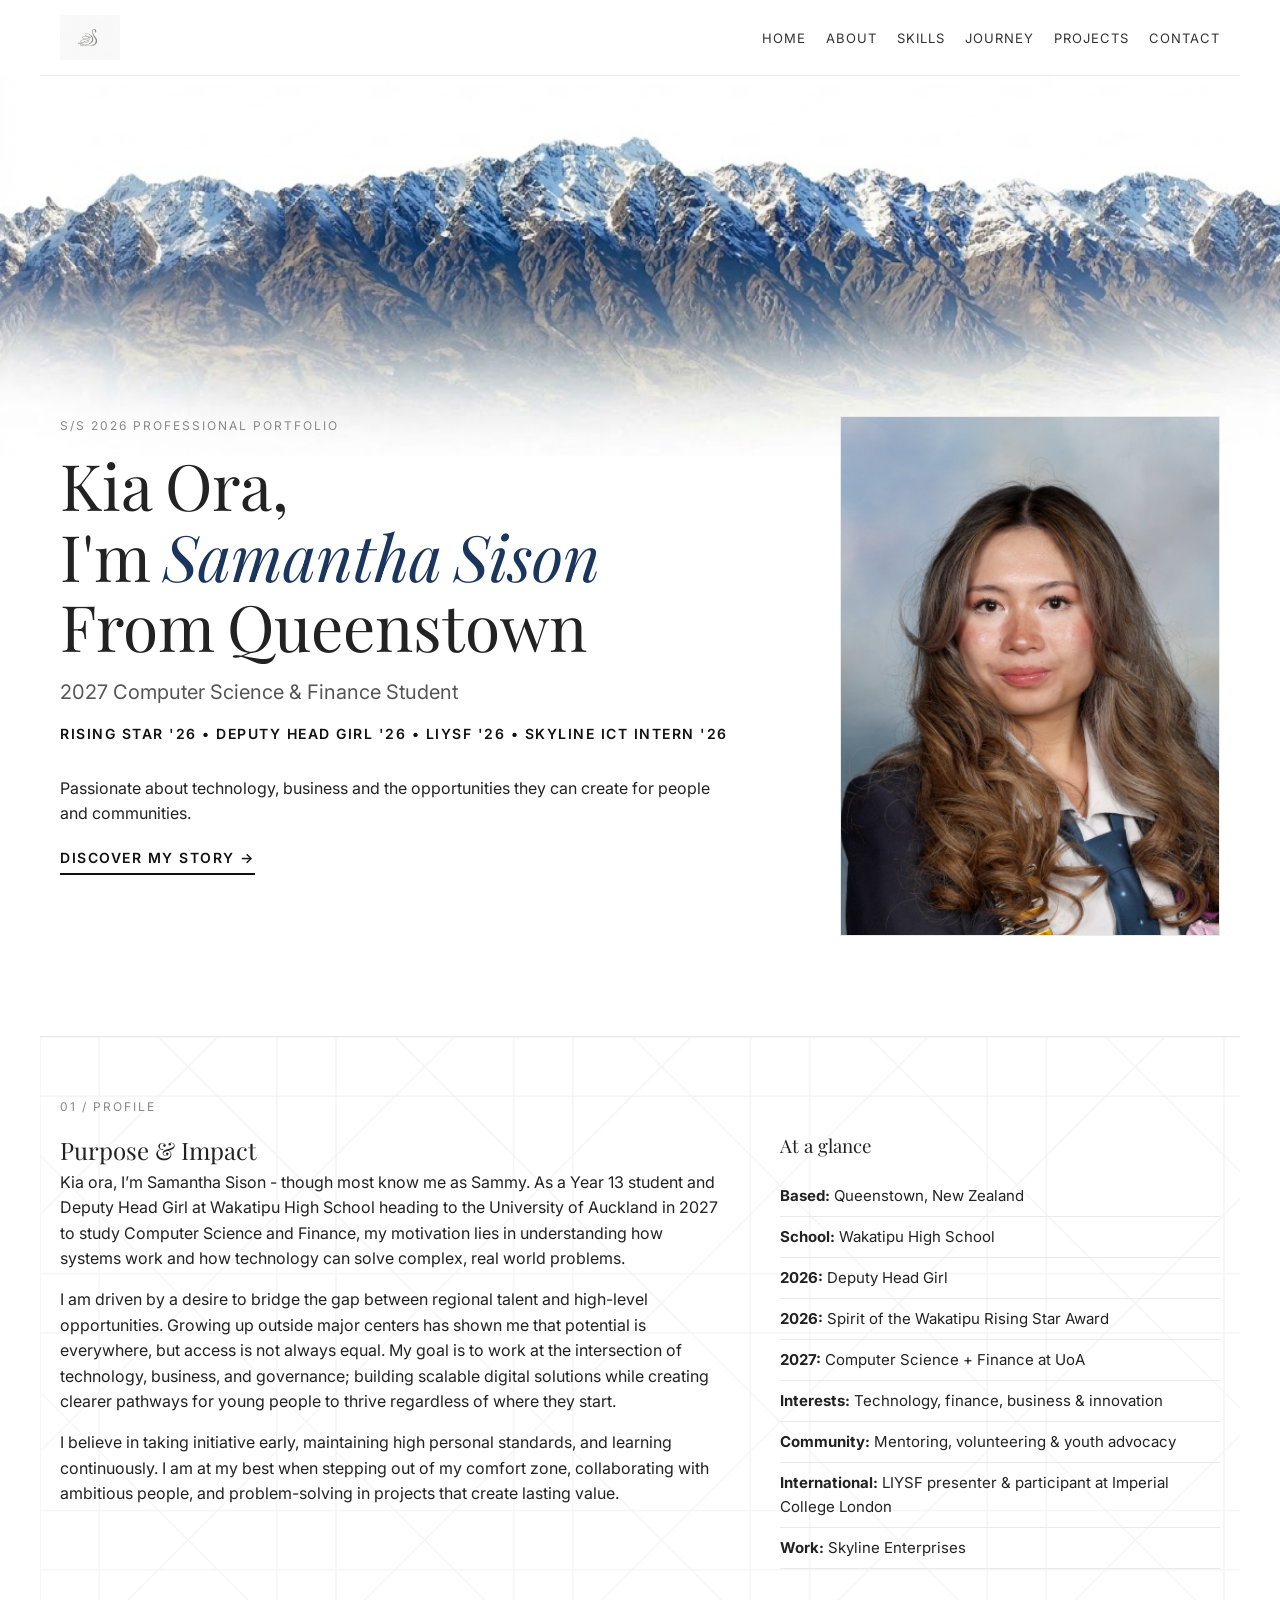
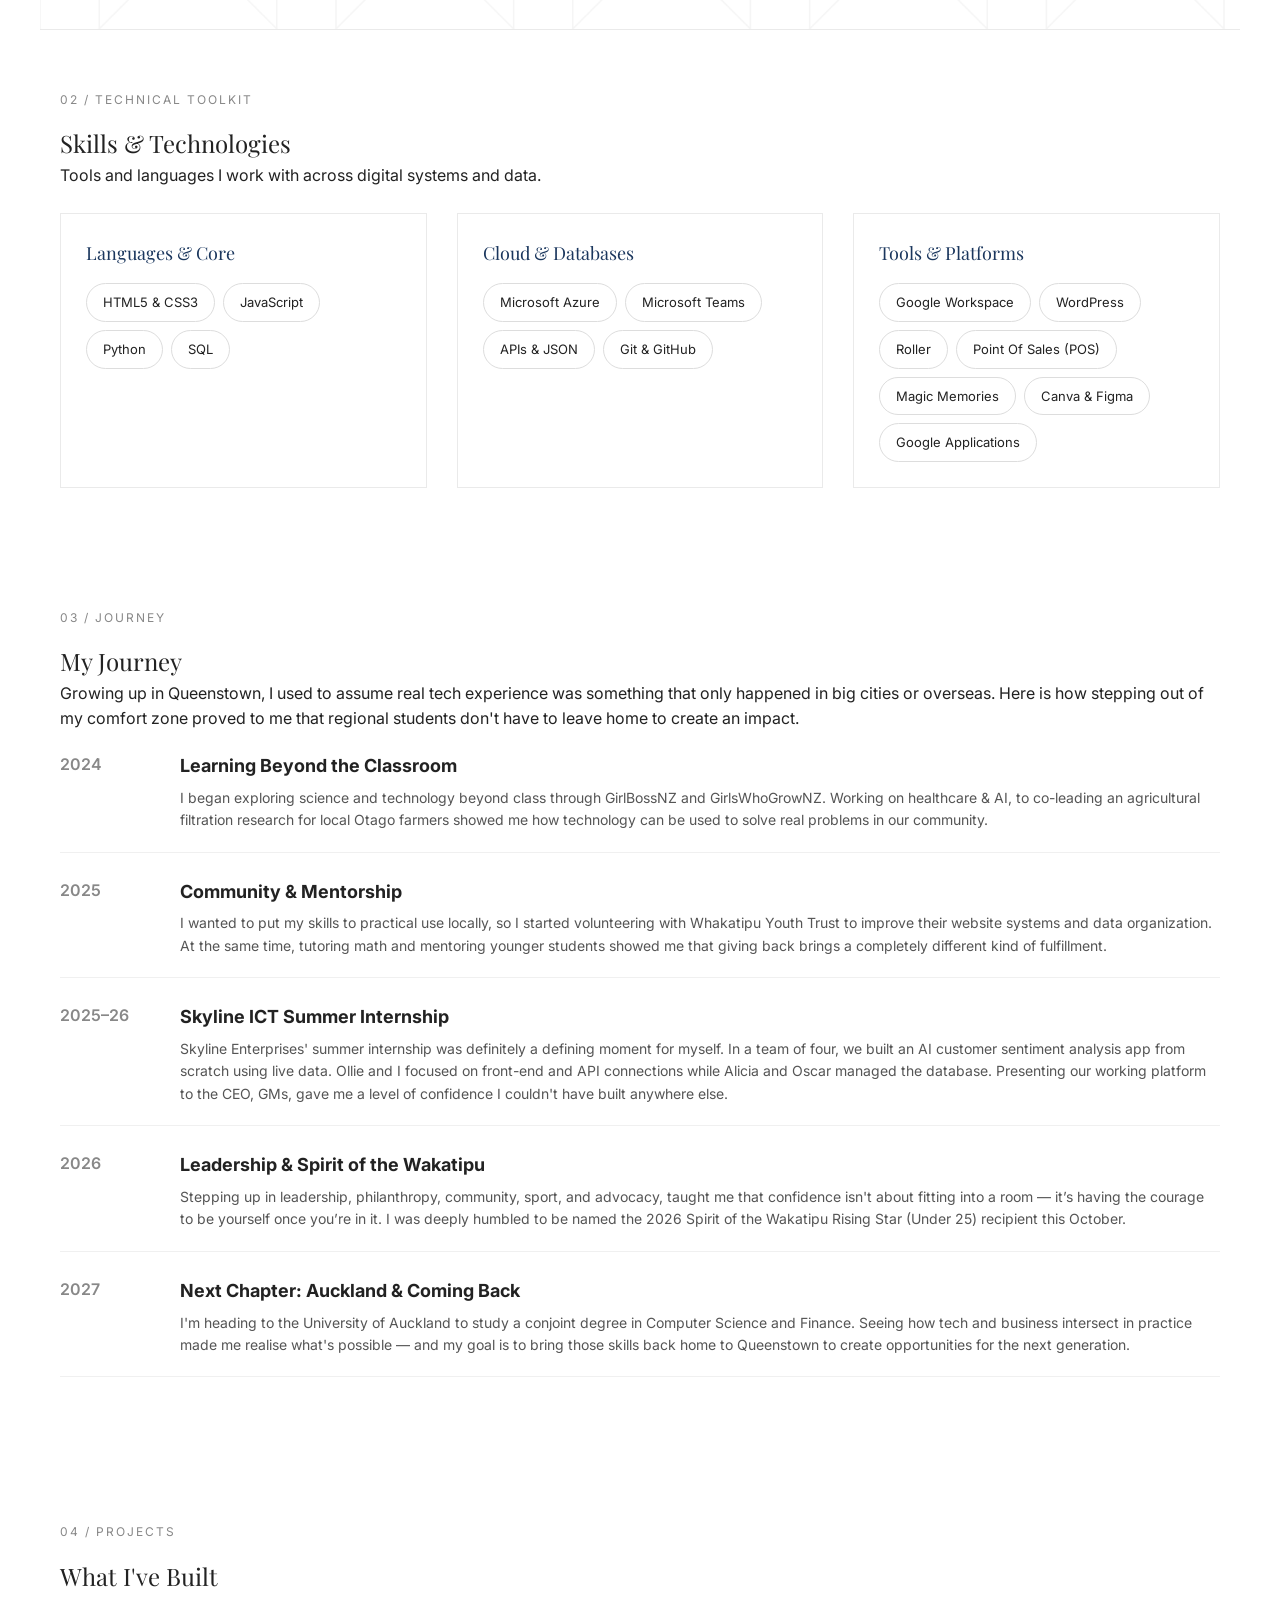
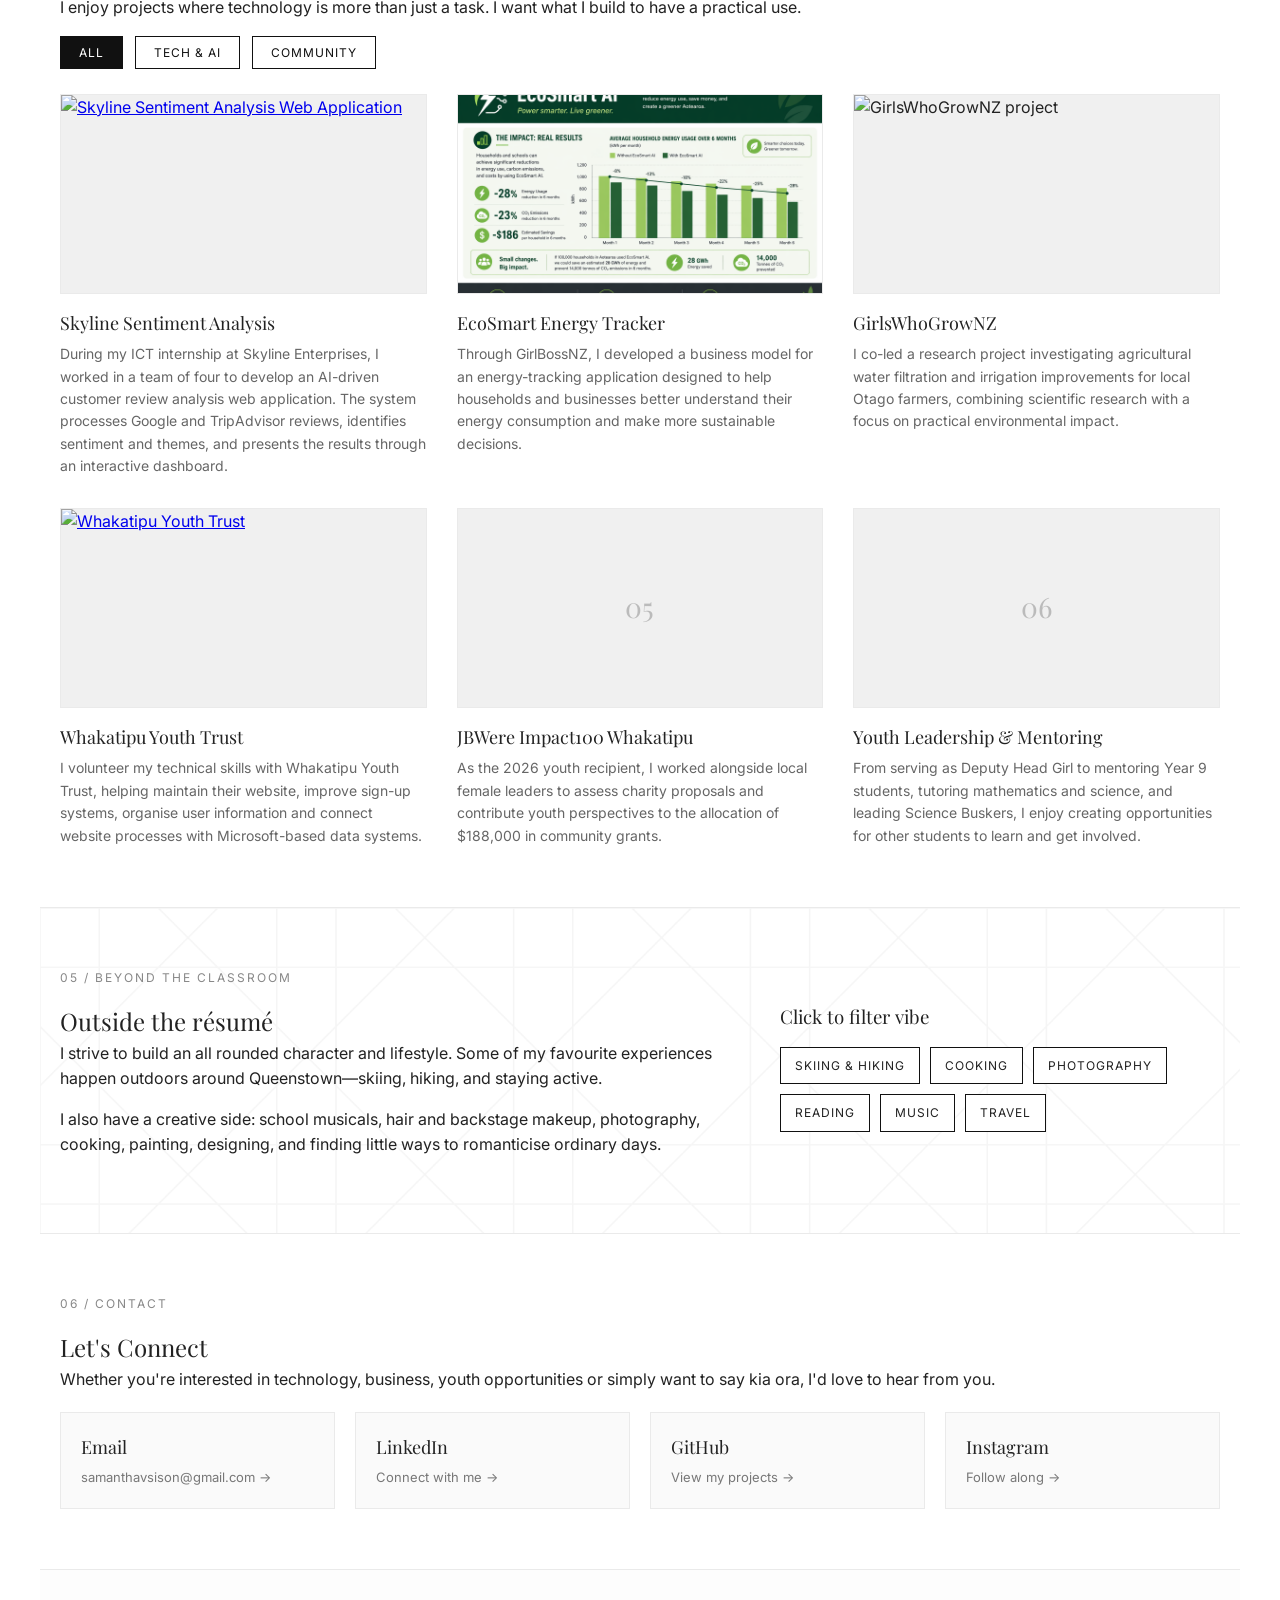
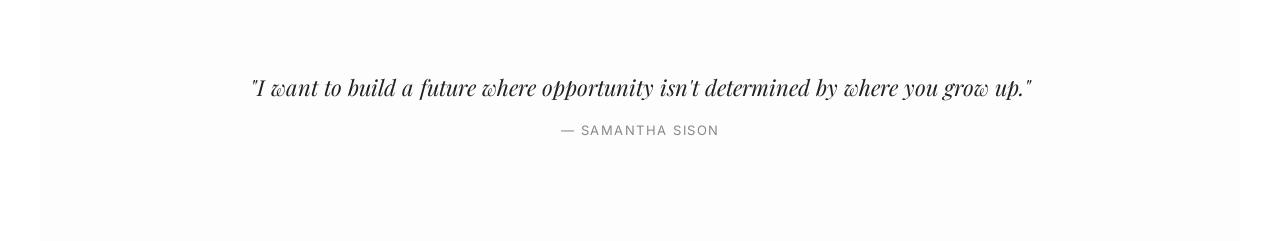
==== index.html @ 0ea96b2e "Fixed the hover on skill pills and add custom instant CSS popups The problem was that the Browser de" ====
<!DOCTYPE html>
<html lang="en">
<head>
    <meta charset="UTF-8">
    <meta name="viewport" content="width=device-width, initial-scale=1.0">
    <title>Samantha Sison — Portfolio</title>
    
    <!-- Connect Google Fonts -->
    <link rel="preconnect" href="https://fonts.googleapis.com">
    <link rel="preconnect" href="https://fonts.gstatic.com" crossorigin>
    <link href="https://fonts.googleapis.com/css2?family=Inter:wght@300;400;500;600&family=Playfair+Display:ital,wght@0,400;0,600;1,400&display=swap" rel="stylesheet">

    <link rel="stylesheet" href="style.css">
</head>

<body>
    <div id="progress-bar"></div>

    <header>
        <div class="logo-area">
            <img src="assets/portfolio-web-logo.jpg" alt="Samantha Sison Logo" class="logo">
        </div> 
        <nav>
            <ul>
                <li><a href="#hero">Home</a></li>
                <li><a href="#about">About</a></li>
                <li><a href="#skills">Skills</a></li>
                <li><a href="#journey">Journey</a></li>
                <li><a href="#projects">Projects</a></li>
                <li><a href="#contact">Contact</a></li>
            </ul>
        </nav>
    </header>

    <main>

        <section id="hero">
            <div class="hero-mountain-banner">
                <img src="assets/remarkables_test1.jpeg" alt="The Remarkables Mountain Range" class="mountain-img">
            </div>

            <div class="hero-content">
                <span class="section-tag">S/S 2026 PROFESSIONAL PORTFOLIO</span>

                <h1 class="hero-title" id="word-by-word-title">
                    Kia Ora,<br>
                    I'm <em>Samantha Sison</em><br>
                    From Queenstown
                </h1>

                <p class="hero-editorial-lead">2027 Computer Science & Finance Student</p>

                <p class="hero-roles">
                    RISING STAR '26 • DEPUTY HEAD GIRL '26 • LIYSF '26 • SKYLINE ICT INTERN '26
                </p>

                <p class="hero-intro">
                    Passionate about technology, business and the opportunities they can create for people and communities.
                </p>

                <a href="#about" class="hero-link">
                    Discover My Story &rarr;
                </a>
            </div>

            <div class="hero-image-wrapper">
                <img src="assets/y13photo.jpeg" alt="Samantha Sison" class="hero-img">
            </div>
        </section>

        
        <!-- section alternate = have the geometric background design. can apply to anything -->
        <section id="about" class="section-about section-alternate">
            <span class="section-tag">01 / Profile</span>

            <div class="about">
                <div class="about-txt reveal">
                    <h2>Purpose & Impact</h2>

                <p>
                    Kia ora, I’m Samantha Sison - though most know me as Sammy. As a Year 13 student 
                    and Deputy Head Girl at Wakatipu High School heading to the University of Auckland 
                    in 2027 to study Computer Science and Finance, my motivation lies in understanding 
                    how systems work and how technology can solve complex, real world problems.
                </p>

                <p>
                    I am driven by a desire to bridge the gap between regional talent and high-level 
                    opportunities. Growing up outside major centers has shown me that potential 
                    is everywhere, but access is not always equal. My goal is to work at the 
                    intersection of technology, business, and governance; building scalable digital solutions 
                    while creating clearer pathways for young people to thrive regardless of where they start.
                </p>

                <p>
                    I believe in taking initiative early, maintaining high personal standards, and learning 
                    continuously. I am at my best when stepping out of my comfort zone, collaborating 
                    with ambitious people, and problem-solving in projects that create lasting value.
                </p>
                </div>

                <div class="contribution reveal">
                    <h3>At a glance</h3>

                    <ul class="contribution-list">
                        <li><strong>Based:</strong> Queenstown, New Zealand</li>
                        <li><strong>School:</strong> Wakatipu High School</li>
                        <li><strong>2026:</strong> Deputy Head Girl</li>
                        <li><strong>2026:</strong> Spirit of the Wakatipu Rising Star Award</li>
                        <li><strong>2027:</strong> Computer Science + Finance at UoA</li>
                        <li><strong>Interests:</strong> Technology, finance, business & innovation</li>
                        <li><strong>Community:</strong> Mentoring, volunteering & youth advocacy</li>
                        <li><strong>International:</strong> LIYSF presenter & participant at Imperial College London</li>
                        <li><strong>Work:</strong> Skyline Enterprises</li>
                    </ul>
                </div>
            </div>
        </section>

        <section id="skills" class="section-skills">
            <span class="section-tag">02 / Technical Toolkit</span>
            <h2>Skills & Technologies</h2>
            <p class="section-intro">Tools and languages I work with across digital systems and data.</p>

            <div class="skills-grid">
                <div class="skill-category reveal">
                    <h3>Languages & Core</h3>
                    <div class="skill-badges">
                        <span class="skill-pill">HTML5 & CSS3<span class="skill-tooltip">Used in web development & throughout NCEA L1-3</span></span>
                        <span class="skill-pill">JavaScript<span class="skill-tooltip">DOM manipulation, animations & filtering</span></span>
                        <span class="skill-pill">Python<span class="skill-tooltip">Used in web development, database integration, & NCEA L1-3</span></span>
                        <span class="skill-pill">SQL<span class="skill-tooltip">Basic database queries</span></span>
                    </div>
                </div>

                <div class="skill-category reveal">
                    <h3>Cloud & Databases</h3>
                    <div class="skill-badges">
                        <span class="skill-pill">Microsoft Azure<span class="skill-tooltip">Azure DB & Blob Storage during Skyline ICT Internship</span></span>
                        <span class="skill-pill">Microsoft Teams<span class="skill-tooltip">Work responsibility, communication, and organisation at Skyline 2022-2026</span></span>
                        <span class="skill-pill">APIs & JSON<span class="skill-tooltip">REST API integrations</span></span>
                        <span class="skill-pill">Git & GitHub<span class="skill-tooltip">Version control & deployment</span></span>
                    </div>
                </div>

                <div class="skill-category reveal">
                    <h3>Tools & Platforms</h3>
                    <div class="skill-badges">
                        <span class="skill-pill">Google Workspace<span class="skill-tooltip">Data management with Whakatipu Youth Trust</span></span>
                        <span class="skill-pill">WordPress<span class="skill-tooltip">Website frontend management with Whakatipu Youth Trust</span></span>
                        <span class="skill-pill">Roller<span class="skill-tooltip">Workflow & booking systems</span></span>
                        <span class="skill-pill">Point Of Sales (POS)<span class="skill-tooltip">Retail systems</span></span>
                        <span class="skill-pill">Magic Memories<span class="skill-tooltip">Photo Booking & Printing System</span></span>
                        <span class="skill-pill">Canva & Figma<span class="skill-tooltip">Design & presentation tools</span></span>
                        <span class="skill-pill">Google Applications<span class="skill-tooltip">Sheets, Drive, Forms, Sites, Docs, Slides, Calendar, Meet, Gmail</span></span>
                    </div>
                </div>
            </div>
        </section>

       <section id="journey" class="section-journey">
            <span class="section-tag">03 / Journey</span>

            <h2>My Journey</h2>

            <p class="section-intro">
                Growing up in Queenstown, I used to assume real tech experience was something that only happened in big cities or overseas. Here is how stepping out of my comfort zone proved to me that regional students don't have to leave home to create an impact.
            </p>

            <div class="timeline">

                <div class="timeline-element reveal">
                    <div class="time-year">2024</div>

                    <div class="time-content">
                        <h4>Learning Beyond the Classroom</h4>

                        <p>
                            I began exploring science and technology beyond class through GirlBossNZ and GirlsWhoGrowNZ. Working on healthcare & AI, to co-leading an agricultural filtration research for local Otago farmers showed me how technology can be used to solve real problems in our community.
                        </p>
                    </div>
                </div>


                <div class="timeline-element reveal">
                    <div class="time-year">2025</div>

                    <div class="time-content">
                        <h4>Community & Mentorship</h4>

                        <p>
                            I wanted to put my skills to practical use locally, so I started volunteering with Whakatipu Youth Trust to improve their website systems and data organization. At the same time, tutoring math and mentoring younger students showed me that giving back brings a completely different kind of fulfillment.
                        </p>
                    </div>
                </div>


                <div class="timeline-element reveal">
                    <div class="time-year">2025–26</div>

                    <div class="time-content">
                        <h4>Skyline ICT Summer Internship</h4>

                        <p>
                            Skyline Enterprises' summer internship was definitely a defining moment for myself. In a team of four, we built an AI customer sentiment analysis app from scratch using live data. Ollie and I focused on front-end and API connections while Alicia and Oscar managed the database. Presenting our working platform to the CEO, GMs, gave me a level of confidence I couldn't have built anywhere else.
                        </p>
                    </div>
                </div>


                <div class="timeline-element reveal">
                    <div class="time-year">2026</div>

                    <div class="time-content">
                        <h4>Leadership & Spirit of the Wakatipu</h4>

                        <p>
                            Stepping up in leadership, philanthropy, community, sport, and advocacy, taught me that confidence isn't about fitting into a room — it’s having the courage to be yourself once you’re in it. I was deeply humbled to be named the 2026 Spirit of the Wakatipu Rising Star (Under 25) recipient this October.
                        </p>
                    </div>
                </div>


                <div class="timeline-element reveal">
                    <div class="time-year">2027</div>

                    <div class="time-content">
                        <h4>Next Chapter: Auckland & Coming Back</h4>

                        <p>
                            I'm heading to the University of Auckland to study a conjoint degree in Computer Science and Finance. Seeing how tech and business intersect in practice made me realise what's possible — and my goal is to bring those skills back home to Queenstown to create opportunities for the next generation.
                        </p>
                    </div>
                </div>

            </div>
        </section>


        
       <section id="projects" class="section-proj">

            <span class="section-tag">04 / Projects</span>

            <h2>What I've Built</h2>

            <p class="section-intro">
                I enjoy projects where technology is more than just a task.
                I want what I build to have a practical use.
            </p>

            <div class="filter-container">
                <button class="filter-btn active" onclick="filterProjects('all')">All</button>
                <button class="filter-btn" onclick="filterProjects('tech')">Tech & AI</button>
                <button class="filter-btn" onclick="filterProjects('community')">Community</button>
            </div>


            <div class="proj-cards">
                <!-- SKYLINE -->
                <div class="proj-card reveal" data-category="tech">
                    <div class="proj-img">
                        <a href="https://zinternsstorage.z8.web.core.windows.net/executive.html"
                            target="_blank">
                            <img src="assets/skyline-app-preview.png"
                                alt="Skyline Sentiment Analysis Web Application">
                        </a>
                    </div>

                    <h3 class="proj-name">
                        Skyline Sentiment Analysis
                    </h3>

                    <p class="proj-desc">
                        During my ICT internship at Skyline Enterprises, I worked in a
                        team of four to develop an AI-driven customer review analysis
                        web application. The system processes Google and TripAdvisor
                        reviews, identifies sentiment and themes, and presents the
                        results through an interactive dashboard.
                    </p>
                </div>

                <!-- ECOSMART -->
                <div class="proj-card reveal" data-category="tech">
                    <div class="proj-img">
                        <img src="assets/EcoSmartAIgraph.png"
                            alt="EcoSmart Energy Tracker concept">
                    </div>

                    <h3 class="proj-name">
                        EcoSmart Energy Tracker
                    </h3>

                    <p class="proj-desc">
                        Through GirlBossNZ, I developed a business model for an
                        energy-tracking application designed to help households and
                        businesses better understand their energy consumption and
                        make more sustainable decisions.
                    </p>
                </div>

                <!-- GIRLSWHO GROW -->
                <div class="proj-card reveal" data-category="tech">
                    <div class="proj-img">
                        <img 
                            src="assets/girlswhogrow.jpg"
                            alt="GirlsWhoGrowNZ project"
                        >
                    </div>

                    <h3 class="proj-name">
                        GirlsWhoGrowNZ
                    </h3>

                    <p class="proj-desc">
                        I co-led a research project investigating agricultural water
                        filtration and irrigation improvements for local Otago farmers,
                        combining scientific research with a focus on practical
                        environmental impact.
                    </p>
                </div>

                <!-- WYT -->
                <div class="proj-card reveal" data-category="community">
                    <div class="proj-img">
                        <a href="https://whakatipuyouthtrust.org.nz/">
                            <img src="assets/wyt.jpg"
                            alt="Whakatipu Youth Trust">
                        </a>
                    </div>

                    <h3 class="proj-name">
                        Whakatipu Youth Trust
                    </h3>

                    <p class="proj-desc">
                        I volunteer my technical skills with Whakatipu Youth Trust,
                        helping maintain their website, improve sign-up systems,
                        organise user information and connect website processes
                        with Microsoft-based data systems.
                    </p>
                </div>

                <!-- IMPACT100 -->
                <div class="proj-card reveal" data-category="community">
                    <div class="proj-img">
                        <div class="proj-num">05</div>
                    </div>

                    <h3 class="proj-name">
                        JBWere Impact100 Whakatipu
                    </h3>

                    <p class="proj-desc">
                        As the 2026 youth recipient, I worked alongside local female
                        leaders to assess charity proposals and contribute youth
                        perspectives to the allocation of $188,000 in community grants.
                    </p>
                </div>

                <!-- LEADERSHIP -->
                <div class="proj-card reveal" data-category="community">
                    <div class="proj-img">
                        <div class="proj-num">06</div>
                    </div>

                    <h3 class="proj-name">
                        Youth Leadership & Mentoring
                    </h3>

                    <p class="proj-desc">
                        From serving as Deputy Head Girl to mentoring Year 9 students,
                        tutoring mathematics and science, and leading Science Buskers,
                        I enjoy creating opportunities for other students to learn
                        and get involved.
                    </p>
                </div>
            </div>
        </section>

        <section id="interests" class="section-about section-alternate">
            <span class="section-tag">05 / Beyond the Classroom</span>
            <div class="about">
                <div class="about-txt reveal">
                    <h2>Outside the résumé</h2>

                    <p>
                        I strive to build an all rounded character and lifestyle. Some of my favourite experiences happen outdoors around Queenstown—skiing, hiking, and staying active.
                    </p>

                    <p>
                        I also have a creative side: school musicals, hair and backstage makeup, photography, cooking, painting, designing, and finding little ways to romanticise ordinary days.
                    </p>
                </div>

                <div class="contribution reveal">
                    <h3>Click to filter vibe</h3>

                    <div class="hobby-tags">
                        <span class="hobby-tag" onclick="alert('Fresh powder on the Remarkables!')">Skiing & Hiking</span>
                        <span class="hobby-tag" onclick="alert('Always experimenting with new recipes.')">Cooking</span>
                        <span class="hobby-tag" onclick="alert('capturing moments around Queenstown.')">Photography</span>
                        <span class="hobby-tag" onclick="alert('Always reading a good book.')">Reading</span>
                        <span class="hobby-tag" onclick="alert('Curating playlists daily.')">Music</span>
                        <span class="hobby-tag" onclick="alert('Exploring new cultures and cities.')">Travel</span>
                    </div>
                </div>
            </div>
        </section>

        <section id="contact" class="section-contact">
            <span class="section-tag">06 / Contact</span>
            <h2>Let's Connect</h2>

            <p class="section-intro">
                Whether you're interested in technology, business, youth opportunities
                or simply want to say kia ora, I'd love to hear from you.
            </p>

            <div class="contacts-container">
                <a href="mailto:samanthavsison@gmail.com"
                    class="contact-card">
                    <h3>Email</h3>
                    <p>samanthavsison@gmail.com &rarr;</p>
                </a>

                <a href="https://www.linkedin.com/in/samantha-sison-a7878031a"
                    target="_blank"
                    class="contact-card">
                    <h3>LinkedIn</h3>
                    <p>Connect with me &rarr;</p>
                </a>

                <a href="https://github.com/22ssison"
                    target="_blank"
                    class="contact-card">
                    <h3>GitHub</h3>
                    <p>View my projects &rarr;</p>
                </a>

                <a href="https://www.instagram.com/samanthassison"
                    target="_blank"
                    class="contact-card">
                    <h3>Instagram</h3>
                    <p>Follow along &rarr;</p>
                </a>
            </div>
        </section>

        <section id="quote" class="section-quote">
            <div class="quote-container">
                <p class="txt">"I want to build a future where opportunity isn't determined by where you grow up."</p>
                <p class="sub-txt">— Samantha Sison</p>
            </div>
        </section>

    </main>

    <script src="script.js"></script>
</body>
</html>
---- style.css ----
:root {
    --font-serif: 'Playfair Display', serif;
    --font-sans: 'Inter', sans-serif;
}

* {
    margin: 0;
    padding: 0;
    box-sizing: border-box;
}

html {
    scroll-behavior: smooth;
    scroll-padding-top: 80px;
}

body {
    margin: 0;
    font-family: var(--font-sans);
    color: #222222;
    background: #ffffff;
    line-height: 1.6;
}

h1, h2, h3, .txt {
    font-family: var(--font-serif);
    font-weight: 400;
}

header, main section {
    max-width: 1200px;
    margin: 0 auto;
    padding: 60px 20px;
}

header {
    display: flex;
    justify-content: space-between;
    align-items: center;
    padding-top: 15px;
    padding-bottom: 15px;
    border-bottom: 1px solid #eaeaea;
}

.logo {
    max-width: 60px;
    height: auto;
    display: block;
}

nav ul {
    list-style: none;
    display: flex;
    gap: 20px;
}

nav ul li a {
    text-decoration: none;
    color: #333333;
    font-size: 13px;
    text-transform: uppercase;
    letter-spacing: 1px;
    transition: opacity 0.2s ease, color 0.2s ease;
}

nav ul li a:hover {
    opacity: 0.6;
    color: #666666;
}

/* --- Scroll progress bar --- */
#progress-bar {
    position: fixed;
    top: 0;
    left: 0;
    height: 3px;
    background-color: #111111;
    width: 0%;
    z-index: 9999;
    transition: width 0.1s ease-out;
}

.section-alternate {
    background-image: url('./assets/CD-subtle-white-geometric-background.png');
    border-top: 1px solid #eaeaea;
    border-bottom: 1px solid #eaeaea;
}

/* section label */
.section-tag {
    display: block;
    font-size: 12px;
    text-transform: uppercase;
    letter-spacing: 2px;
    color: #888888;
    margin-bottom: 15px;
}

/* Hero Section */
#hero {
    max-width: 1200px;
    margin: 0 auto;
    padding: 20px 20px 100px 20px;
    display: grid;
    grid-template-columns: 1.2fr 0.8fr; 
    gap: 40px;
    align-items: start;
    position: relative;
}

.hero-mountain-banner {
    grid-column: 1 / -1;
    width: 100vw;
    position: relative;
    left: 50%;
    right: 50%;
    margin-left: -50vw;
    margin-right: -50vw;
    margin-top: -20px;
    margin-bottom: -80px;
    z-index: 1;
}

.mountain-img {
    width: 100%;
    height: auto;
    max-height: 380px;
    object-fit: cover;
    display: block;
}

.hero-content, 
.hero-image-wrapper {
    position: relative;
    z-index: 2;
}

.hero-title {
    font-size: 64px;
    margin: 15px 0;
    line-height: 1.1;
}

.hero-title em {
    font-style: italic;
    font-weight: 400;
    color: #1a365d; 
}

.hero-editorial-lead {
    font-size: 20px;
    color: #555555;
    margin-bottom: 10px;
}

/* Animation appearing title text (word by word) */
.hero-title span.word {
    display: inline-block;
    opacity: 0;
    transform: translateY(10px);
    transition: opacity 0.4s ease, transform 0.4s ease;
    margin-right: 12px;
}

.hero-title span.word.visible {
    opacity: 1;
    transform: translateY(0);
}

/* Hero Vertical Rectangle */
.hero-image-wrapper {
    width: 100%;
    max-width: 380px; 
    height: 520px; 
    overflow: hidden;
    border: 1px solid #eaeaea;
    justify-self: end;
    background: #ffffff;
}

.hero-img {
    width: 100%;
    height: 100%;
    object-fit: cover;
    object-position: center;
    display: block;
    transition: transform 0.6s ease;
}

.hero-image-wrapper:hover .hero-img {
    transform: scale(1.03);
}

.hero-roles {
    font-size: 14px;
    text-transform: uppercase;
    letter-spacing: 1.5px;
    font-weight: 600;
    margin: 15px 0 30px 0;
    color: #111111;
}

.hero-link {
    display: inline-block;
    margin-top: 20px;
    text-decoration: none;
    color: #111111;
    font-size: 14px;
    text-transform: uppercase;
    letter-spacing: 1.5px;
    font-weight: 600;
    border-bottom: 2px solid #111111;
    padding-bottom: 4px;
    transition: opacity 0.2s ease;
}

.hero-link:hover {
    opacity: 0.6;
}

/* About section */
.about {
    display: grid;
    grid-template-columns: 1.2fr 0.8fr;
    gap: 60px;
}

.about-txt p {
    margin-bottom: 15px;
}

.contribution-list {
    list-style: none;
    margin-top: 15px;
}

.contribution-list li {
    padding: 8px 0;
    border-bottom: 1px solid #eaeaea;
    font-size: 15px;
}

/* Timeline / Journey */
.timeline {
    margin-top: 20px;
}

.timeline-element {
    display: grid;
    grid-template-columns: 100px 1fr;
    gap: 20px;
    margin-bottom: 25px;
    padding-bottom: 20px;
    border-bottom: 1px solid #f0f0f0;
}

.timeline-element:hover {
    border-color: #1a365d;
    transform: translateX(5px);
}

.time-year {
    font-weight: 600;
    color: #888888;
}

.timeline-element h4 {
    font-size: 18px;
    margin-bottom: 6px;
}

.timeline-element p {
    font-size: 14px;
    color: #555555;
}

/* Interactive Hobby Tags */
.hobby-tags {
    display: flex;
    flex-wrap: wrap;
    gap: 10px;
    margin-top: 15px;
}

.hobby-tag {
    display: inline-block;
    padding: 8px 14px;
    background: #ffffff;
    border: 1px solid #111111;
    font-size: 12px;
    text-transform: uppercase;
    letter-spacing: 1px;
    cursor: pointer;
    transition: all 0.2s ease;
}

.hobby-tag:hover {
    background: #1a365d;
    color: #ffffff;
    border-color: #1a365d;
}

/* Projects grid */
.proj-cards {
    display: grid;
    grid-template-columns: repeat(3, 1fr);
    gap: 30px;
    margin-top: 20px;
}

.proj-card {
    overflow: hidden;
    transition: transform 0.3s ease, box-shadow 0.3s ease;
    cursor: pointer;
}

.proj-card:hover {
    transform: translateY(-5px);
}

.proj-img {
    background: #f0f0f0;
    width: 100%;
    height: 200px; 
    border: 1px solid #eaeaea;
    margin-bottom: 15px;
    position: relative;
    overflow: hidden;
    padding: 0;
    display: flex;
    align-items: center;
    justify-content: center;
}

.proj-img a {
    display: block;
    width: 100%;
    height: 100%;
}

.proj-img img {
    width: 100%;
    height: 100%;
    object-fit: cover;
    object-position: center; 
    display: block;
}

.proj-num {
    font-family: var(--font-serif);
    font-size: 28px;
    color: #bbbbbb;
    display: inline-block;
    transition: transform 0.5s ease;
}

.proj-card:hover .proj-num {
    transform: scale(1.15);
}

.proj-name {
    font-size: 18px;
    margin-bottom: 6px;
}

.proj-desc {
    color: #666666;
    font-size: 14px;
}

/* Filtering buttons */
.filter-container {
    display: flex;
    gap: 12px;
    margin-top: 15px;
    margin-bottom: 25px;
}

.filter-btn {
    background-color: #ffffff;
    color: #111111;
    border: 1px solid #111111;
    padding: 8px 18px;
    font-family: var(--font-sans);
    font-size: 12px;
    text-transform: uppercase;
    letter-spacing: 1px;
    cursor: pointer;
    transition: background-color 0.3s ease, color 0.3s ease, transform 0.2s ease;
}

.filter-btn:hover,
.filter-btn.active {
    background-color: #111111;
    color: #ffffff;
}

/* Contacts */
.contacts-container {
    display: grid;
    grid-template-columns: repeat(4, 1fr);
    gap: 20px;
    margin-top: 20px;
}

.contact-card {
    background: #fafafa;
    padding: 20px;
    border: 1px solid #eaeaea;
    text-decoration: none;
    color: inherit;
    transition: border-color 0.2s ease, background 0.2s ease, transform 0.2s ease;
}

.contact-card:hover {
    border-color: #111111;
    background: #ffffff;
    transform: translateY(-3px);
}

.contact-card h3 {
    font-size: 18px;
    margin-bottom: 5px;
}

.contact-card p {
    font-size: 13px;
    color: #777777;
}

/* Quote section */
.section-quote {
    padding: 100px 20px;
    text-align: center;
    background: #fdfdfd;
    border-top: 1px solid #eaeaea;
}

.quote-container {
    max-width: 800px;
    margin: 0 auto;
}

.quote-container .txt {
    font-size: 22px;
    font-style: italic;
    line-height: 1.6;
    margin-bottom: 15px;
}

.quote-container .sub-txt {
    font-size: 13px;
    text-transform: uppercase;
    letter-spacing: 1.5px;
    color: #888888;
}

/* Scroll reveal animation */
.reveal {
    opacity: 0;
    transform: translateY(30px);
    transition: opacity 0.8s ease, transform 0.8s ease;
}

.reveal.active {
    opacity: 1;
    transform: translateY(0);
}

/* Mobile responsiveness */
@media (max-width: 768px) {
    header {
        flex-direction: column;
        gap: 15px;
    }

    #hero {
        grid-template-columns: 1fr;
        padding: 0 20px 40px 20px;
        gap: 30px;
    }

    .hero-title {
        font-size: 42px;
    }

    .hero-image-wrapper {
        justify-self: center;
        max-width: 100%;
        height: 420px;
    }

    .about {
        grid-template-columns: 1fr;
        gap: 30px;
    }

    .proj-cards, .contacts-container {
        grid-template-columns: 1fr;
    }
}

/* Interactive sparkle animation */
@keyframes sparkleFade {
    0%, 100% { opacity: 0.2; transform: scale(0.9); }
    50% { opacity: 1; transform: scale(1.1); }
}

.sparkle {
    display: inline-block;
    color: #1a365d;
    animation: sparkleFade 2s infinite ease-in-out;
    margin-right: 4px;
}

/* Skills & Tools Section Layout */
.skills-grid {
    display: grid;
    grid-template-columns: repeat(3, 1fr);
    gap: 30px;
    margin-top: 25px;
}

.skill-category {
    background: #ffffff;
    border: 1px solid #eaeaea;
    padding: 25px;
    transition: transform 0.3s ease, border-color 0.3s ease;
}

.skill-category:hover {
    transform: translateY(-4px);
    border-color: #1a365d;
}

.skill-category h3 {
    font-size: 18px;
    margin-bottom: 15px;
    color: #1a365d;
}

.skill-badges {
    display: flex;
    flex-wrap: wrap;
    gap: 8px;
}

/* Individual Skill Pill & Instant Tooltip */
.skill-pill {
    position: relative;
    display: inline-block;
    font-size: 13px;
    padding: 8px 16px;
    background: #ffffff;
    border: 1px solid #dddddd;
    border-radius: 20px;
    cursor: pointer;
    transition: all 0.2s ease;
}

.skill-pill:hover {
    background: #1a365d;
    color: #ffffff;
    border-color: #1a365d;
    transform: scale(1.05);
}

.skill-tooltip {
    visibility: hidden;
    opacity: 0;
    position: absolute;
    bottom: -32px;
    left: 50%;
    transform: translateX(-50%);
    background-color: #111111;
    color: #ffffff;
    font-size: 10px;
    padding: 4px 8px;
    border-radius: 4px;
    white-space: nowrap;
    z-index: 10;
    transition: opacity 0.2s ease;
    pointer-events: none;
    letter-spacing: 0.5px;
    text-transform: none;
}

.skill-pill:hover .skill-tooltip {
    visibility: visible;
    opacity: 0.9;
}

/* mobile devices adaptation */
@media (max-width: 768px) {
    .skills-grid {
        grid-template-columns: 1fr;
    }
}
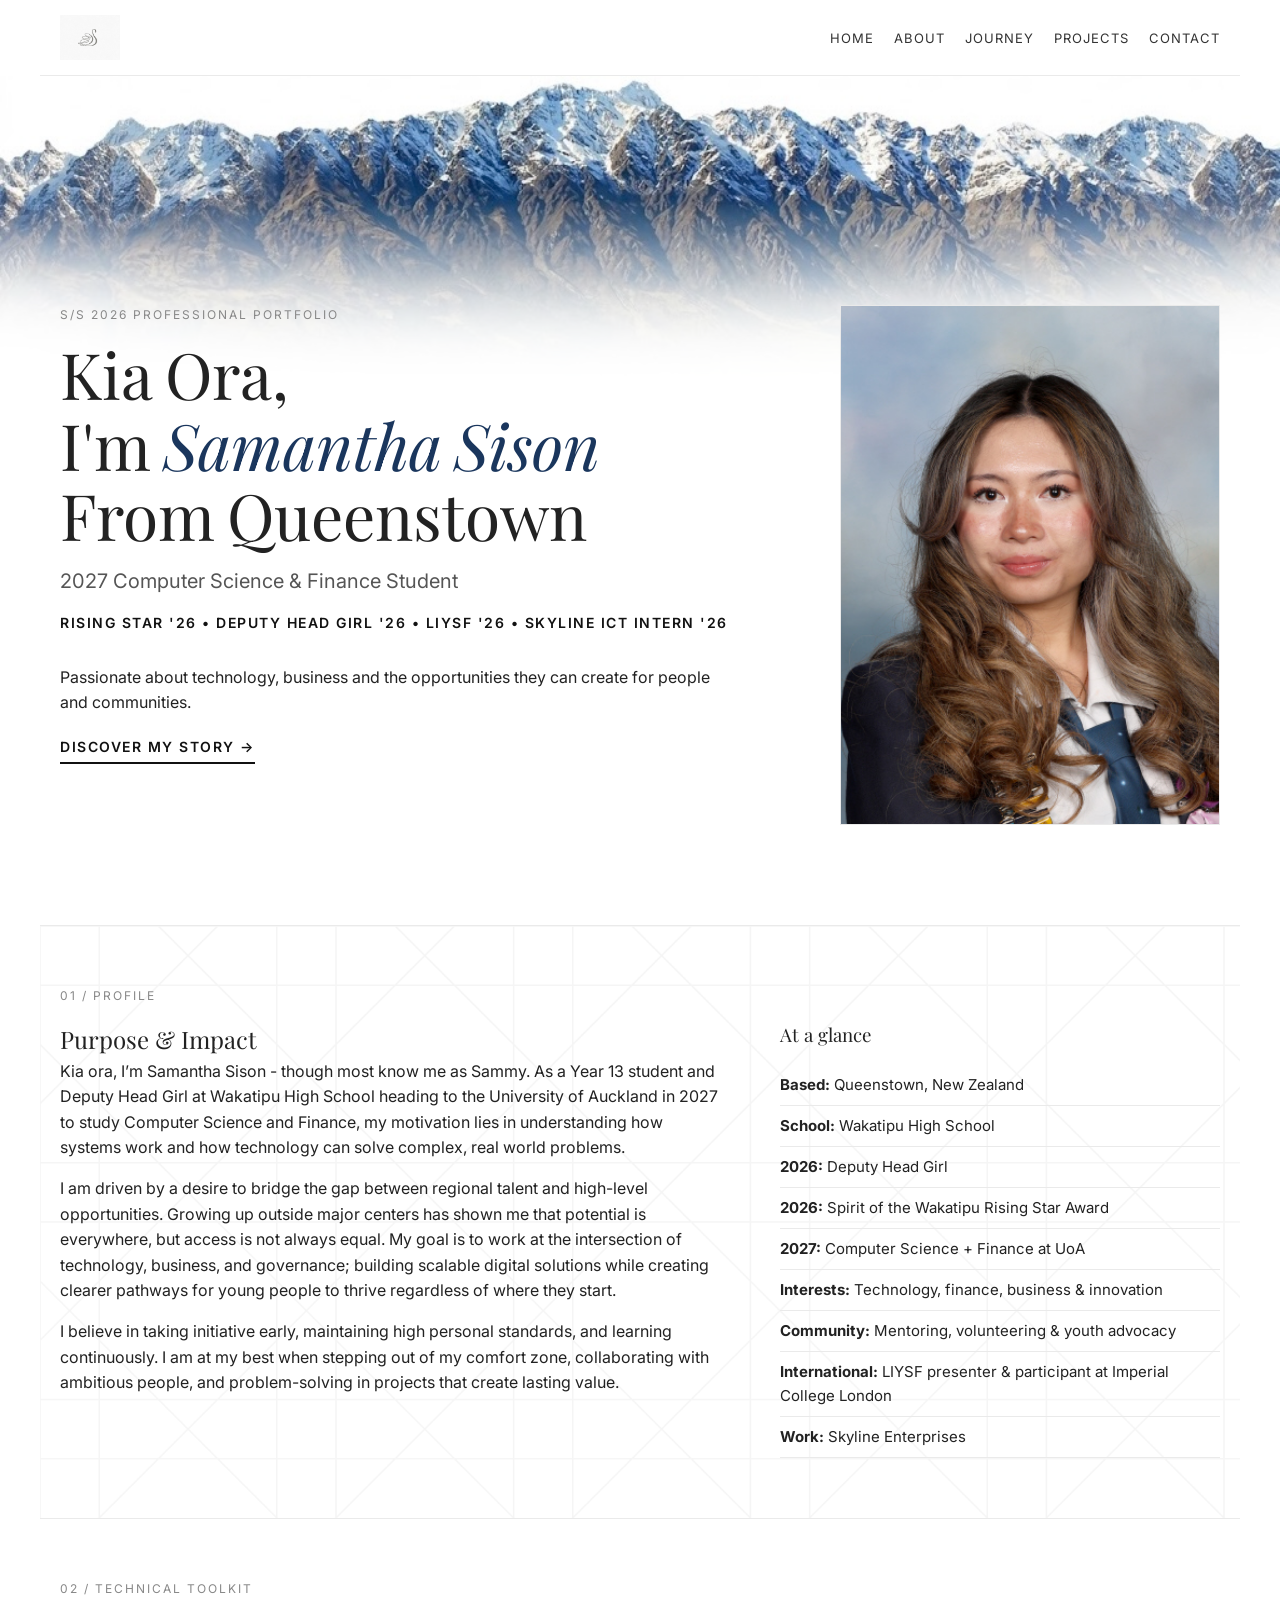
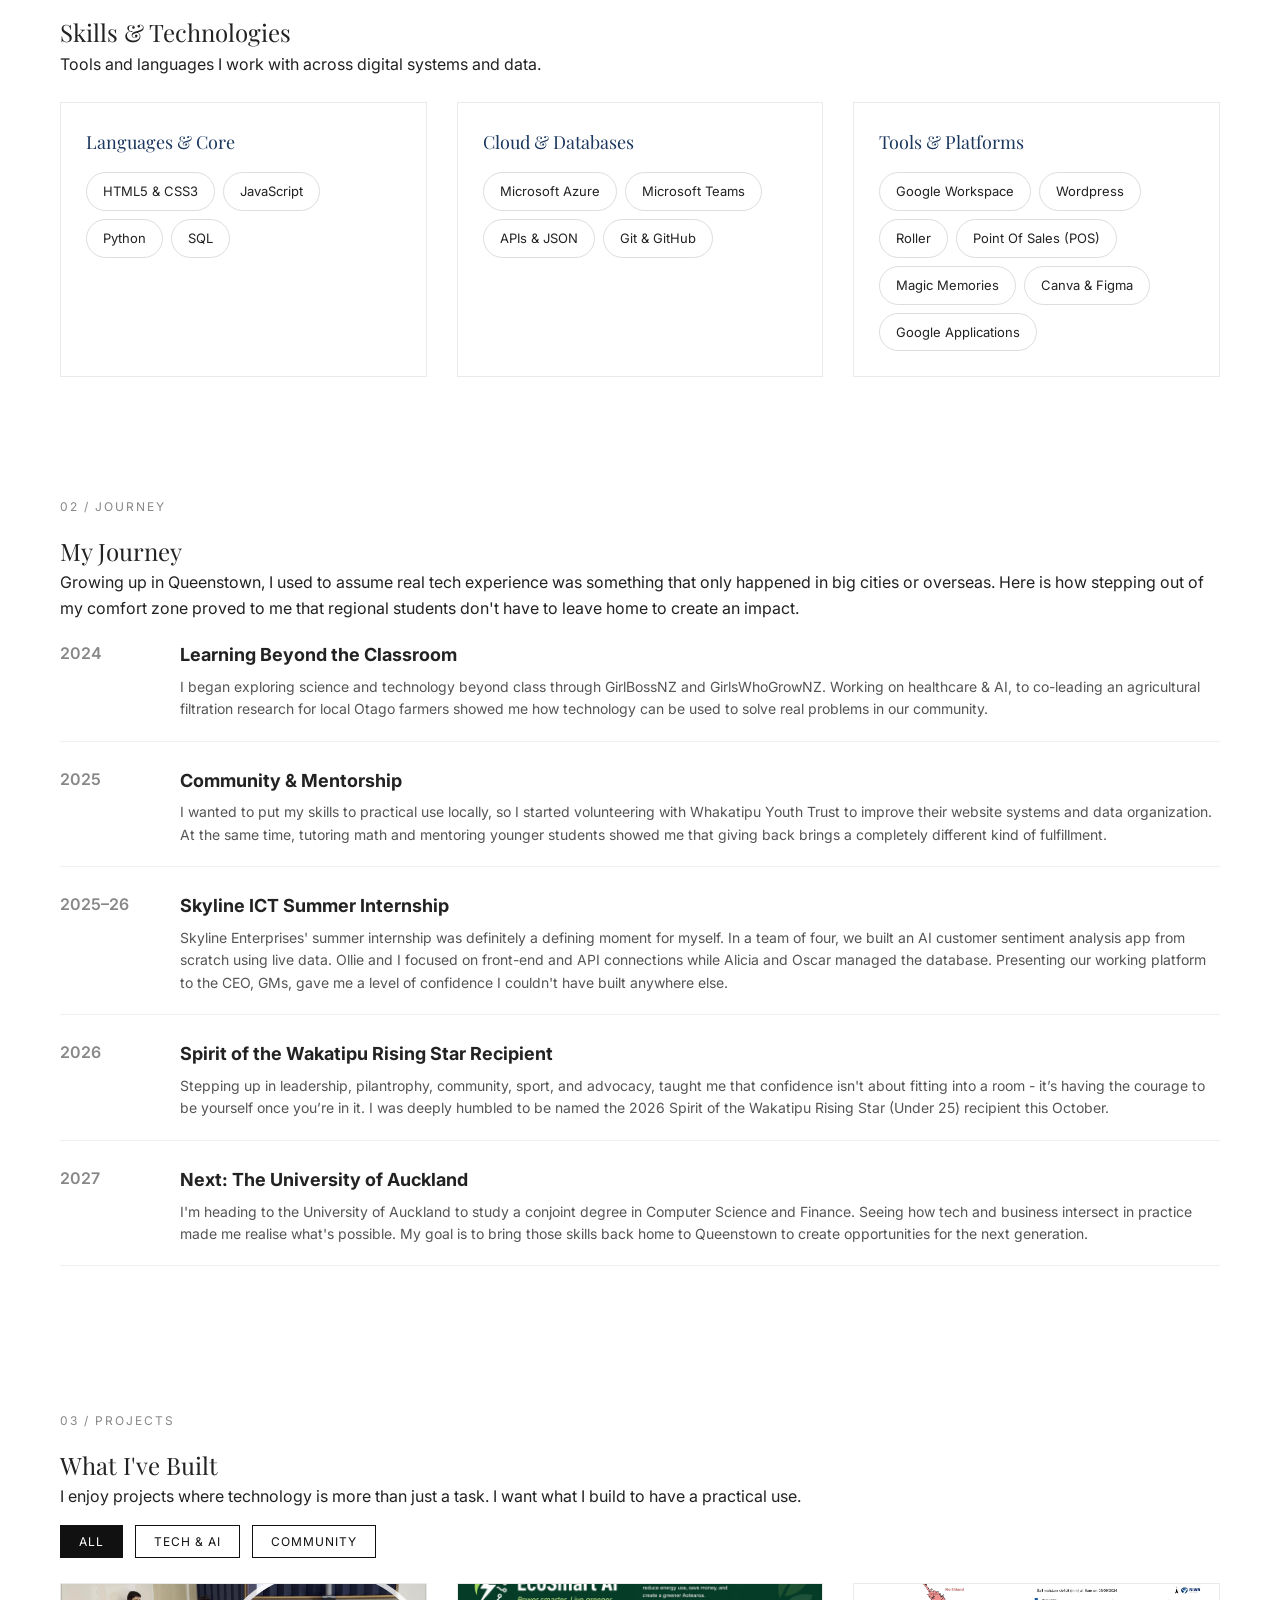
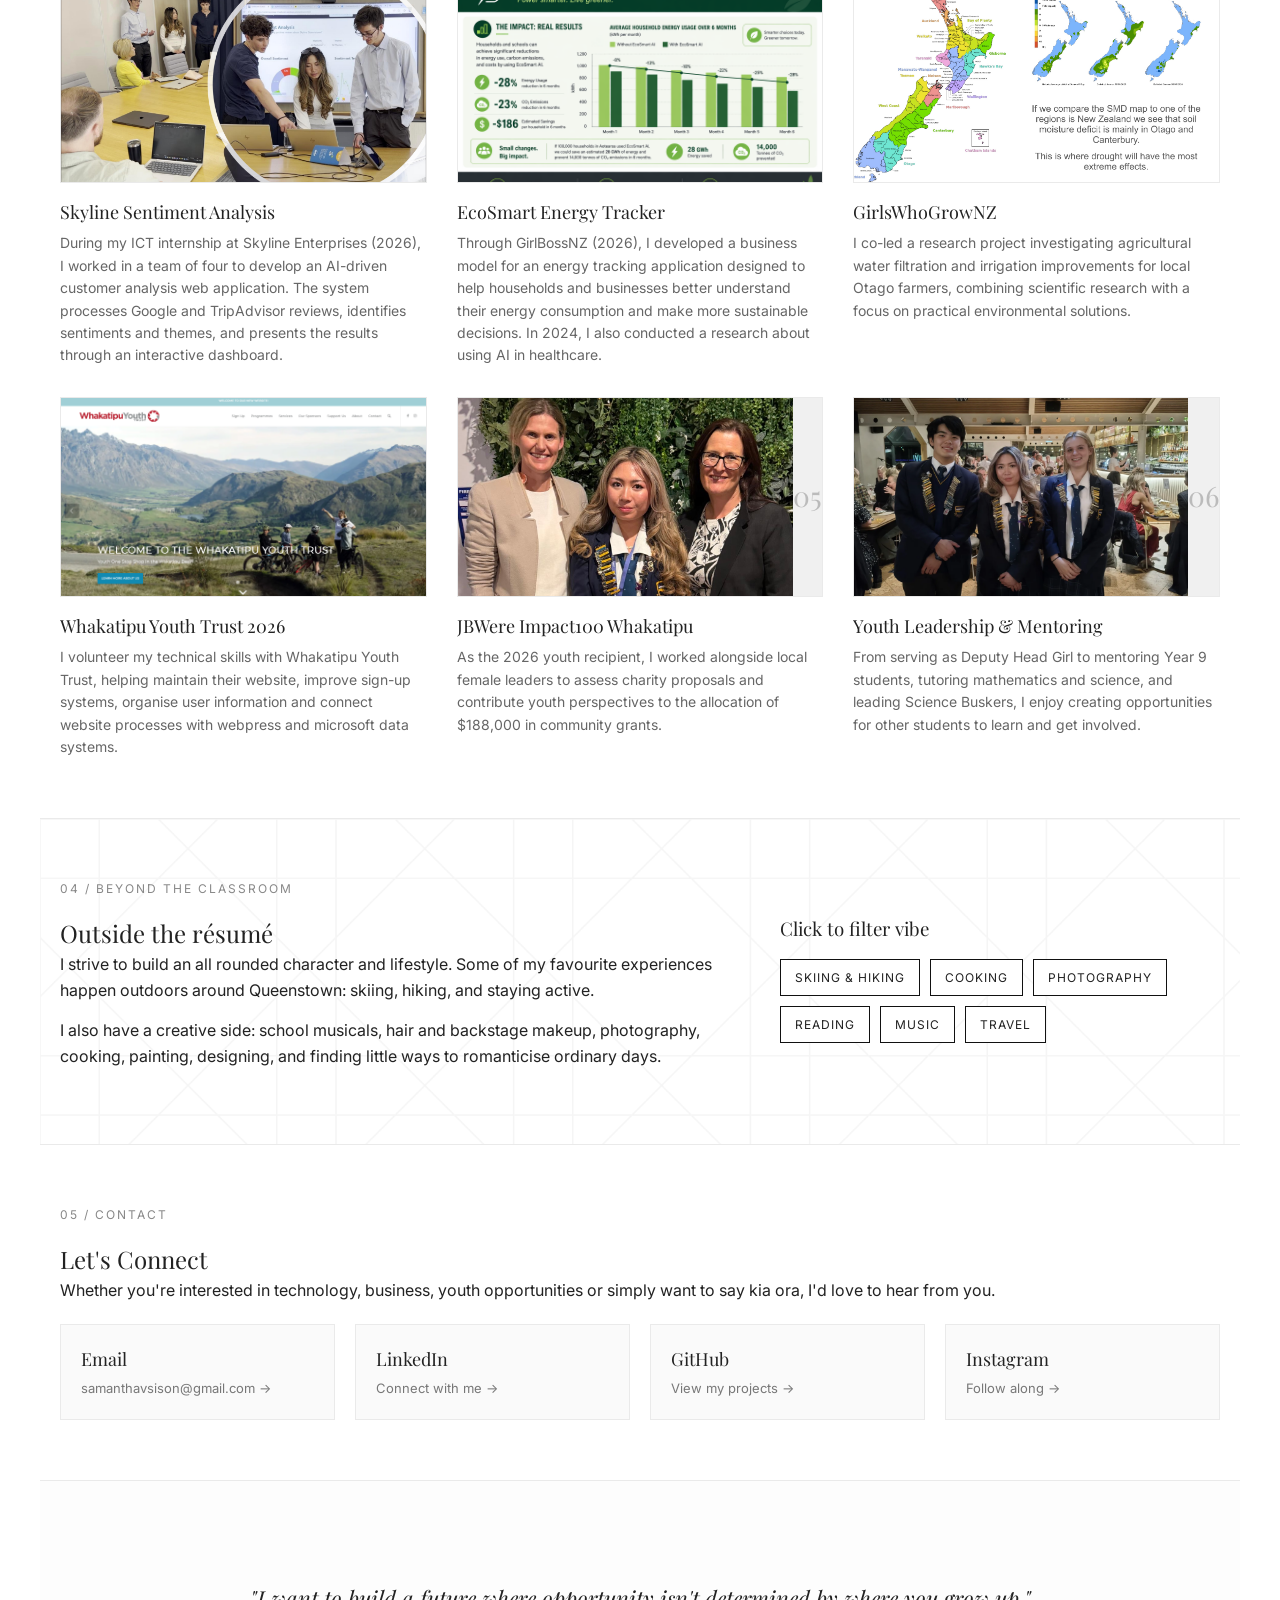
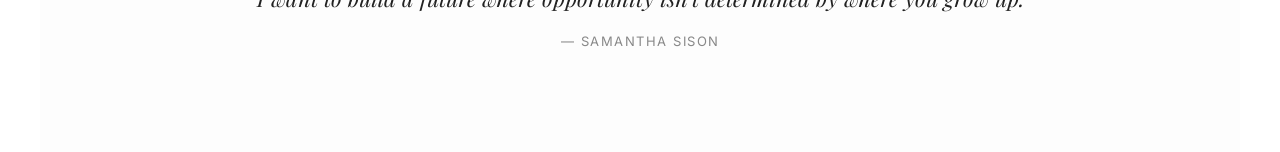
==== commit 6a8b48ab: "tweaked a bit more the contents of my website and added images and added their respective links look" ====
--- a/index.html
+++ b/index.html
@@ -24,7 +24,6 @@
             <ul>
                 <li><a href="#hero">Home</a></li>
                 <li><a href="#about">About</a></li>
-                <li><a href="#skills">Skills</a></li>
                 <li><a href="#journey">Journey</a></li>
                 <li><a href="#projects">Projects</a></li>
                 <li><a href="#contact">Contact</a></li>
@@ -36,7 +35,7 @@
 
         <section id="hero">
             <div class="hero-mountain-banner">
-                <img src="assets/remarkables_test1.jpeg" alt="The Remarkables Mountain Range" class="mountain-img">
+                <img src="assets/final-remarkables-mountain.jpg" alt="The Remarkables Mountain Range" class="mountain-img">
             </div>
 
             <div class="hero-content">
@@ -126,40 +125,40 @@
                 <div class="skill-category reveal">
                     <h3>Languages & Core</h3>
                     <div class="skill-badges">
-                        <span class="skill-pill">HTML5 & CSS3<span class="skill-tooltip">Used in web development & throughout NCEA L1-3</span></span>
-                        <span class="skill-pill">JavaScript<span class="skill-tooltip">DOM manipulation, animations & filtering</span></span>
-                        <span class="skill-pill">Python<span class="skill-tooltip">Used in web development, database integration, & NCEA L1-3</span></span>
-                        <span class="skill-pill">SQL<span class="skill-tooltip">Basic database queries</span></span>
+                        <span class="skill-pill" title="Used in web development & throughout NCEA L1-3">HTML5 & CSS3</span>
+                        <span class="skill-pill" title="DOM manipulation, animations & filtering">JavaScript</span>
+                        <span class="skill-pill" title="Used in web development, database integraiton, & throughout NCEA L1-3">Python</span>
+                        <span class="skill-pill" title="Basic database queries">SQL</span>
                     </div>
                 </div>
 
                 <div class="skill-category reveal">
                     <h3>Cloud & Databases</h3>
                     <div class="skill-badges">
-                        <span class="skill-pill">Microsoft Azure<span class="skill-tooltip">Azure DB & Blob Storage during Skyline ICT Internship</span></span>
-                        <span class="skill-pill">Microsoft Teams<span class="skill-tooltip">Work responsibility, communication, and organisation at Skyline 2022-2026</span></span>
-                        <span class="skill-pill">APIs & JSON<span class="skill-tooltip">REST API integrations</span></span>
-                        <span class="skill-pill">Git & GitHub<span class="skill-tooltip">Version control & deployment</span></span>
+                        <span class="skill-pill" title="Azure DB & Blob Storage during Skyline ICT Internship">Microsoft Azure</span>
+                        <span class="skill-pill" title="Work responsibility, communication, and organisation at Skyline 2022-2026 ">Microsoft Teams</span>
+                        <span class="skill-pill" title="REST API integrations">APIs & JSON</span>
+                        <span class="skill-pill" title="Version control & deployment">Git & GitHub</span>
                     </div>
                 </div>
 
                 <div class="skill-category reveal">
                     <h3>Tools & Platforms</h3>
                     <div class="skill-badges">
-                        <span class="skill-pill">Google Workspace<span class="skill-tooltip">Data management with Whakatipu Youth Trust</span></span>
-                        <span class="skill-pill">WordPress<span class="skill-tooltip">Website frontend management with Whakatipu Youth Trust</span></span>
-                        <span class="skill-pill">Roller<span class="skill-tooltip">Workflow & booking systems</span></span>
-                        <span class="skill-pill">Point Of Sales (POS)<span class="skill-tooltip">Retail systems</span></span>
-                        <span class="skill-pill">Magic Memories<span class="skill-tooltip">Photo Booking & Printing System</span></span>
-                        <span class="skill-pill">Canva & Figma<span class="skill-tooltip">Design & presentation tools</span></span>
-                        <span class="skill-pill">Google Applications<span class="skill-tooltip">Sheets, Drive, Forms, Sites, Docs, Slides, Calendar, Meet, Gmail</span></span>
+                        <span class="skill-pill" title="Data management with Whakatipu Youth Trust">Google Workspace</span>
+                        <span class="skill-pill" title="Website frontend management with Whakatipu Youth Trust">Wordpress</span>
+                        <span class="skill-pill" title="Workflow & booking systems">Roller</span>
+                        <span class="skill-pill" title="Retail systems">Point Of Sales (POS)</span>
+                        <span class="skill-pill" title="Photo Booking & Printing System">Magic Memories</span>
+                        <span class="skill-pill" title="Design & presentation tools">Canva & Figma</span>
+                        <span class="skill-pill" title="Sheets, Drive, Forms, Sites, Docs, Slides, Calendar, Meet,">Google Applications</span>
                     </div>
                 </div>
             </div>
         </section>
 
        <section id="journey" class="section-journey">
-            <span class="section-tag">03 / Journey</span>
+            <span class="section-tag">02 / Journey</span>
 
             <h2>My Journey</h2>
 
@@ -212,10 +211,10 @@
                     <div class="time-year">2026</div>
 
                     <div class="time-content">
-                        <h4>Leadership & Spirit of the Wakatipu</h4>
+                        <h4>Spirit of the Wakatipu Rising Star Recipient</h4>
 
                         <p>
-                            Stepping up in leadership, philanthropy, community, sport, and advocacy, taught me that confidence isn't about fitting into a room — it’s having the courage to be yourself once you’re in it. I was deeply humbled to be named the 2026 Spirit of the Wakatipu Rising Star (Under 25) recipient this October.
+                            Stepping up in leadership, pilantrophy, community, sport, and advocacy, taught me that confidence isn't about fitting into a room - it’s having the courage to be yourself once you’re in it. I was deeply humbled to be named the 2026 Spirit of the Wakatipu Rising Star (Under 25) recipient this October.
                         </p>
                     </div>
                 </div>
@@ -225,10 +224,10 @@
                     <div class="time-year">2027</div>
 
                     <div class="time-content">
-                        <h4>Next Chapter: Auckland & Coming Back</h4>
+                        <h4>Next: The University of Auckland</h4>
 
                         <p>
-                            I'm heading to the University of Auckland to study a conjoint degree in Computer Science and Finance. Seeing how tech and business intersect in practice made me realise what's possible — and my goal is to bring those skills back home to Queenstown to create opportunities for the next generation.
+                            I'm heading to the University of Auckland to study a conjoint degree in Computer Science and Finance. Seeing how tech and business intersect in practice made me realise what's possible. My goal is to bring those skills back home to Queenstown to create opportunities for the next generation.
                         </p>
                     </div>
                 </div>
@@ -240,7 +239,7 @@
         
        <section id="projects" class="section-proj">
 
-            <span class="section-tag">04 / Projects</span>
+            <span class="section-tag">03 / Projects</span>
 
             <h2>What I've Built</h2>
 
@@ -260,22 +259,22 @@
                 <!-- SKYLINE -->
                 <div class="proj-card reveal" data-category="tech">
                     <div class="proj-img">
-                        <a href="https://zinternsstorage.z8.web.core.windows.net/executive.html"
-                            target="_blank">
-                            <img src="assets/skyline-app-preview.png"
+                        <!-- i removed the link that led to the skyline dashboard because this is privilaged confidential business information. based on the legalities of the concluded sentiments and therefore data. -->
+                         <a href="https://skylineenterprises.co.nz/">
+                            <img src="assets/skyline-internship.png"
                                 alt="Skyline Sentiment Analysis Web Application">
                         </a>
                     </div>
 
                     <h3 class="proj-name">
-                        Skyline Sentiment Analysis
-                    </h3>
-
-                    <p class="proj-desc">
-                        During my ICT internship at Skyline Enterprises, I worked in a
-                        team of four to develop an AI-driven customer review analysis
+                        Skyline Sentiment Analysis 
+                    </h3>
+
+                    <p class="proj-desc">
+                        During my ICT internship at Skyline Enterprises (2026), I worked in a
+                        team of four to develop an AI-driven customer analysis
                         web application. The system processes Google and TripAdvisor
-                        reviews, identifies sentiment and themes, and presents the
+                        reviews, identifies sentiments and themes, and presents the
                         results through an interactive dashboard.
                     </p>
                 </div>
@@ -283,8 +282,10 @@
                 <!-- ECOSMART -->
                 <div class="proj-card reveal" data-category="tech">
                     <div class="proj-img">
-                        <img src="assets/EcoSmartAIgraph.png"
-                            alt="EcoSmart Energy Tracker concept">
+                        <a href="https://www.girlboss.nz/">
+                            <img src="assets/EcoSmartAIgraph.png"
+                                alt="EcoSmart Energy Tracker concept">
+                        </a>
                     </div>
 
                     <h3 class="proj-name">
@@ -292,20 +293,22 @@
                     </h3>
 
                     <p class="proj-desc">
-                        Through GirlBossNZ, I developed a business model for an
-                        energy-tracking application designed to help households and
+                        Through GirlBossNZ (2026), I developed a business model for an
+                        energy tracking application designed to help households and
                         businesses better understand their energy consumption and
-                        make more sustainable decisions.
+                        make more sustainable decisions. In 2024, I also conducted a research about using AI in healthcare.
                     </p>
                 </div>
 
                 <!-- GIRLSWHO GROW -->
                 <div class="proj-card reveal" data-category="tech">
                     <div class="proj-img">
-                        <img 
-                            src="assets/girlswhogrow.jpg"
-                            alt="GirlsWhoGrowNZ project"
-                        >
+                        <a href="https://girlswhogrow.co.nz/">
+                            <img 
+                                src="assets/Girls_who_grow.png"
+                                alt="GirlsWhoGrowNZ project"
+                            >
+                        </a>
                     </div>
 
                     <h3 class="proj-name">
@@ -316,7 +319,7 @@
                         I co-led a research project investigating agricultural water
                         filtration and irrigation improvements for local Otago farmers,
                         combining scientific research with a focus on practical
-                        environmental impact.
+                        environmental solutions.
                     </p>
                 </div>
 
@@ -324,26 +327,30 @@
                 <div class="proj-card reveal" data-category="community">
                     <div class="proj-img">
                         <a href="https://whakatipuyouthtrust.org.nz/">
-                            <img src="assets/wyt.jpg"
+                            <img src="assets/WYT.png"
                             alt="Whakatipu Youth Trust">
                         </a>
                     </div>
 
                     <h3 class="proj-name">
-                        Whakatipu Youth Trust
+                        Whakatipu Youth Trust 2026
                     </h3>
 
                     <p class="proj-desc">
                         I volunteer my technical skills with Whakatipu Youth Trust,
                         helping maintain their website, improve sign-up systems,
                         organise user information and connect website processes
-                        with Microsoft-based data systems.
+                        with webpress and microsoft data systems.
                     </p>
                 </div>
 
                 <!-- IMPACT100 -->
                 <div class="proj-card reveal" data-category="community">
                     <div class="proj-img">
+                        <a href="https://www.impact100whakatipu.org/">
+                            <img src="assets/final-impact100.jpg"
+                            alt="Impact100 Whakatipu">
+                        </a>
                         <div class="proj-num">05</div>
                     </div>
 
@@ -361,6 +368,10 @@
                 <!-- LEADERSHIP -->
                 <div class="proj-card reveal" data-category="community">
                     <div class="proj-img">
+                        <a href="https://www.wakatipu.school.nz/">
+                            <img src="assets/winter_gala_head_students_whsfoundation.png"
+                            alt="WHSfoundation winter gala">
+                        </a>
                         <div class="proj-num">06</div>
                     </div>
 
@@ -379,13 +390,13 @@
         </section>
 
         <section id="interests" class="section-about section-alternate">
-            <span class="section-tag">05 / Beyond the Classroom</span>
+            <span class="section-tag">04 / Beyond the Classroom</span>
             <div class="about">
                 <div class="about-txt reveal">
                     <h2>Outside the résumé</h2>
 
                     <p>
-                        I strive to build an all rounded character and lifestyle. Some of my favourite experiences happen outdoors around Queenstown—skiing, hiking, and staying active.
+                        I strive to build an all rounded character and lifestyle. Some of my favourite experiences happen outdoors around Queenstown: skiing, hiking, and staying active.
                     </p>
 
                     <p>
@@ -399,7 +410,7 @@
                     <div class="hobby-tags">
                         <span class="hobby-tag" onclick="alert('Fresh powder on the Remarkables!')">Skiing & Hiking</span>
                         <span class="hobby-tag" onclick="alert('Always experimenting with new recipes.')">Cooking</span>
-                        <span class="hobby-tag" onclick="alert('capturing moments around Queenstown.')">Photography</span>
+                        <span class="hobby-tag" onclick="alert ('capturing moments around Queenstown.')">Photography</span>
                         <span class="hobby-tag" onclick="alert('Always reading a good book.')">Reading</span>
                         <span class="hobby-tag" onclick="alert('Curating playlists daily.')">Music</span>
                         <span class="hobby-tag" onclick="alert('Exploring new cultures and cities.')">Travel</span>
@@ -409,7 +420,7 @@
         </section>
 
         <section id="contact" class="section-contact">
-            <span class="section-tag">06 / Contact</span>
+            <span class="section-tag">05 / Contact</span>
             <h2>Let's Connect</h2>
 
             <p class="section-intro">
--- a/style.css
+++ b/style.css
@@ -117,16 +117,20 @@
     margin-left: -50vw;
     margin-right: -50vw;
     margin-top: -20px;
-    margin-bottom: -80px;
+    margin-bottom: -120px;
     z-index: 1;
+    overflow: hidden;
+
+    /* gradient fade of mountain range into white */
+    -webkit-mask-image: linear-gradient(to bottom, rgba(0,0,0,1) 40%, rgba(0,0,0,0) 100%);
+    mask-image: linear-gradient(to bottom, rgba(0,0,0,1) 40%, rgba(0,0,0,0) 100%);
 }
 
 .mountain-img {
     width: 100%;
     height: auto;
-    max-height: 380px;
-    object-fit: cover;
     display: block;
+    object-fit: contain;
 }
 
 .hero-content, 
@@ -563,6 +567,7 @@
     color: #ffffff;
     border-color: #1a365d;
     transform: scale(1.05);
+    z-index: 100; /* bring the hovered pill + tooltip to front */
 }
 
 .skill-tooltip {
@@ -578,7 +583,7 @@
     padding: 4px 8px;
     border-radius: 4px;
     white-space: nowrap;
-    z-index: 10;
+    z-index: 101; /* tooltip always on top */
     transition: opacity 0.2s ease;
     pointer-events: none;
     letter-spacing: 0.5px;
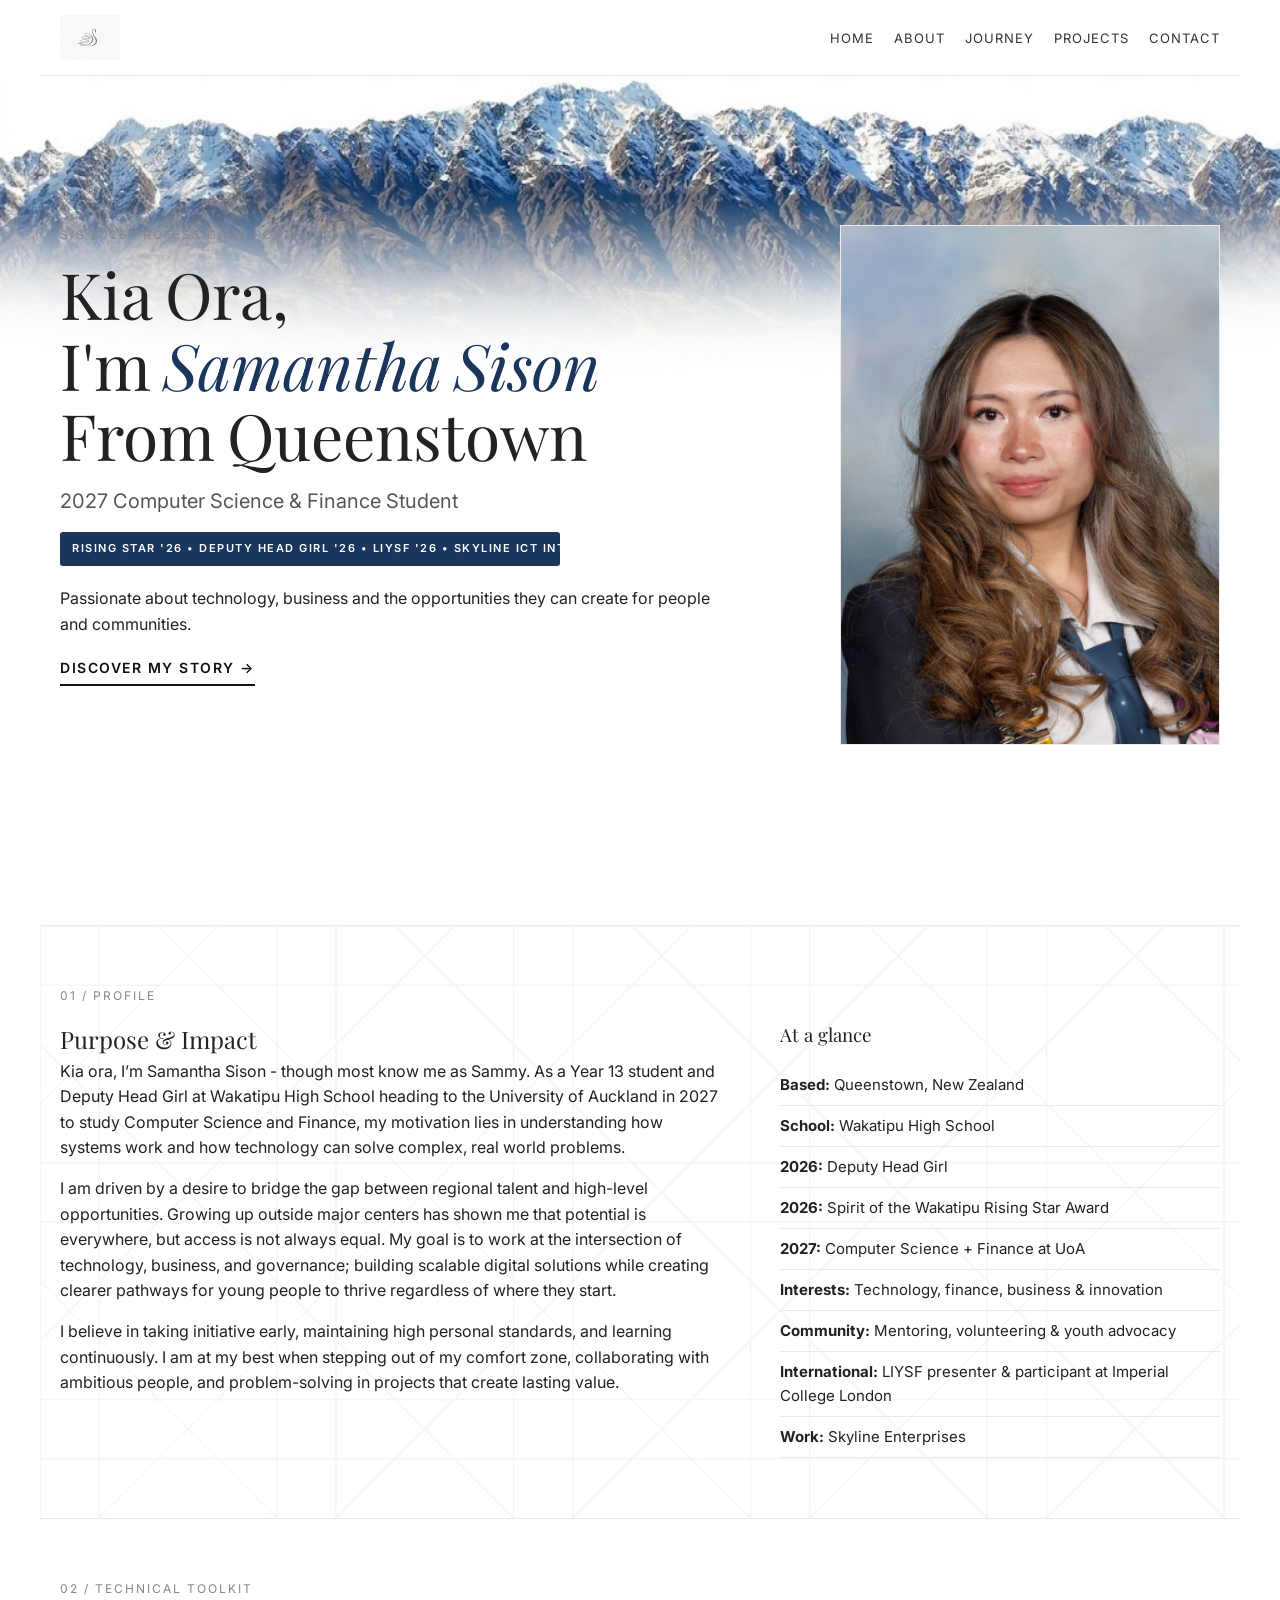
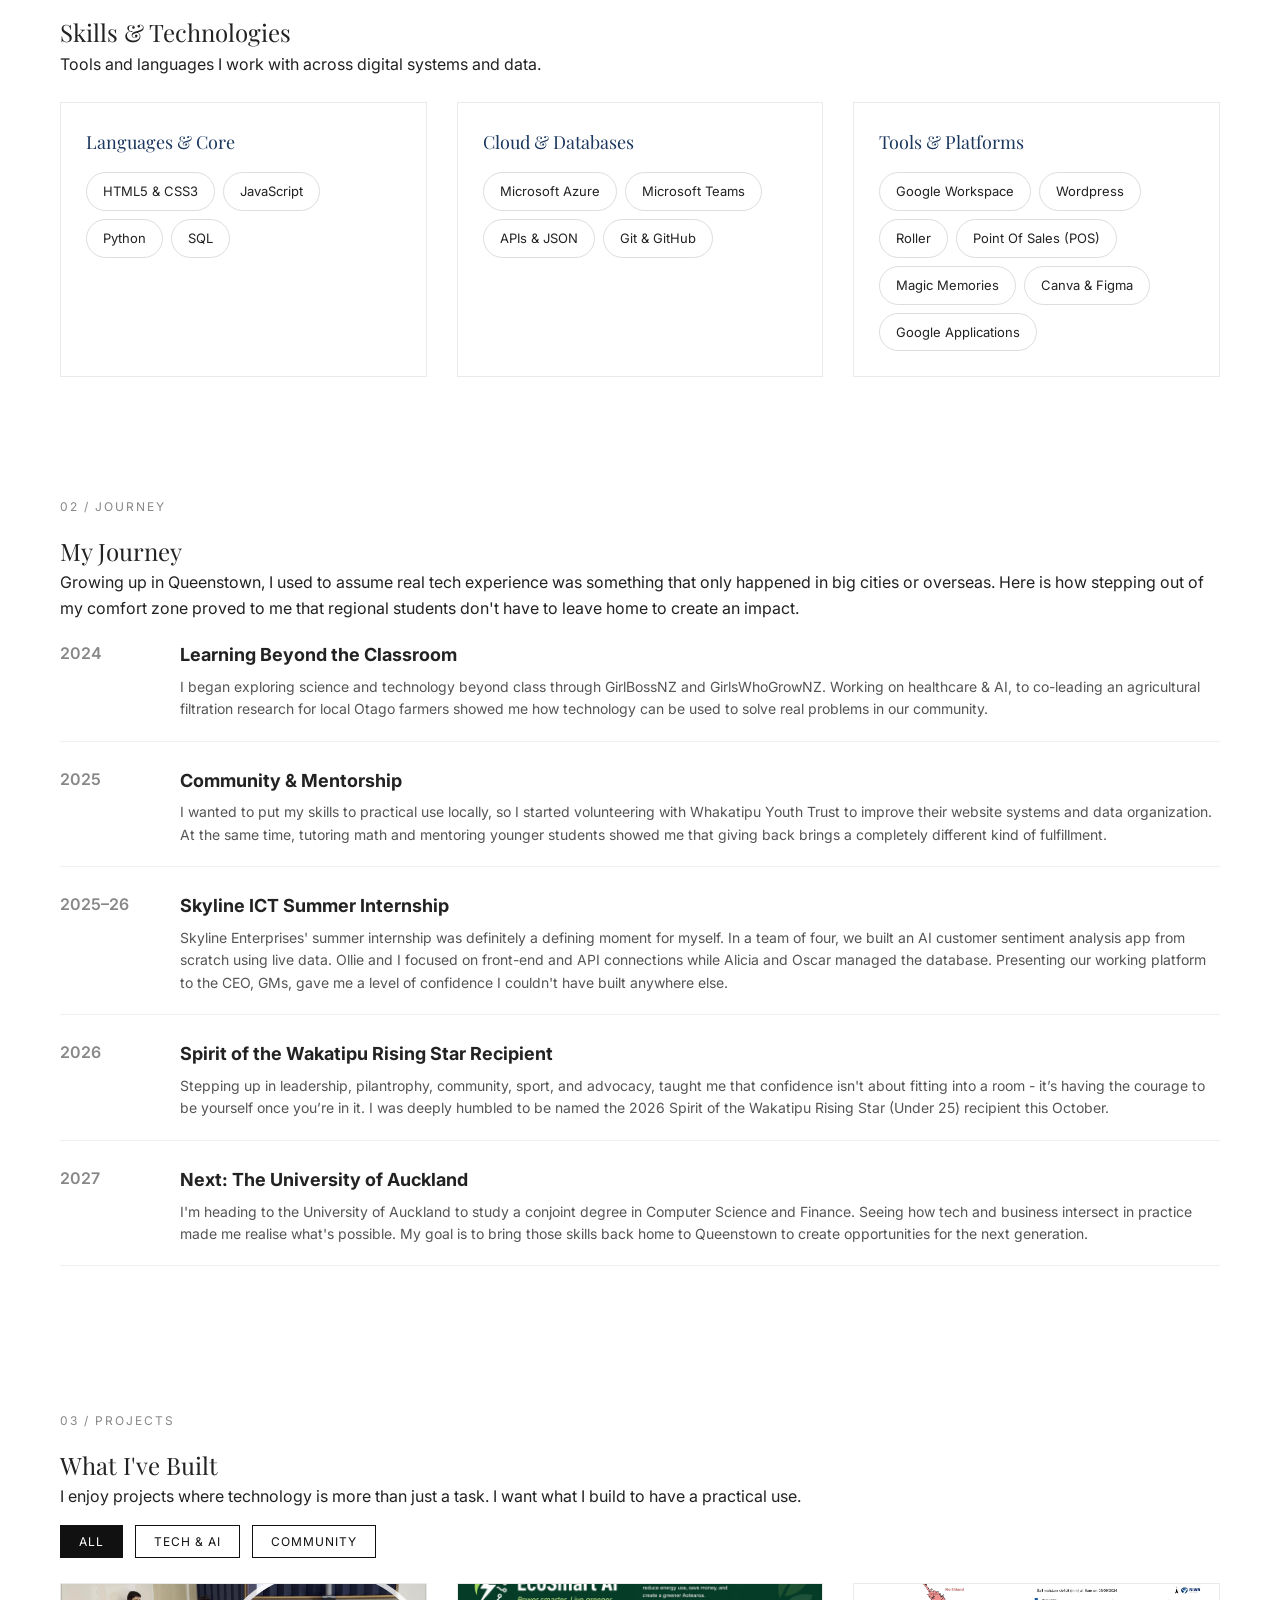
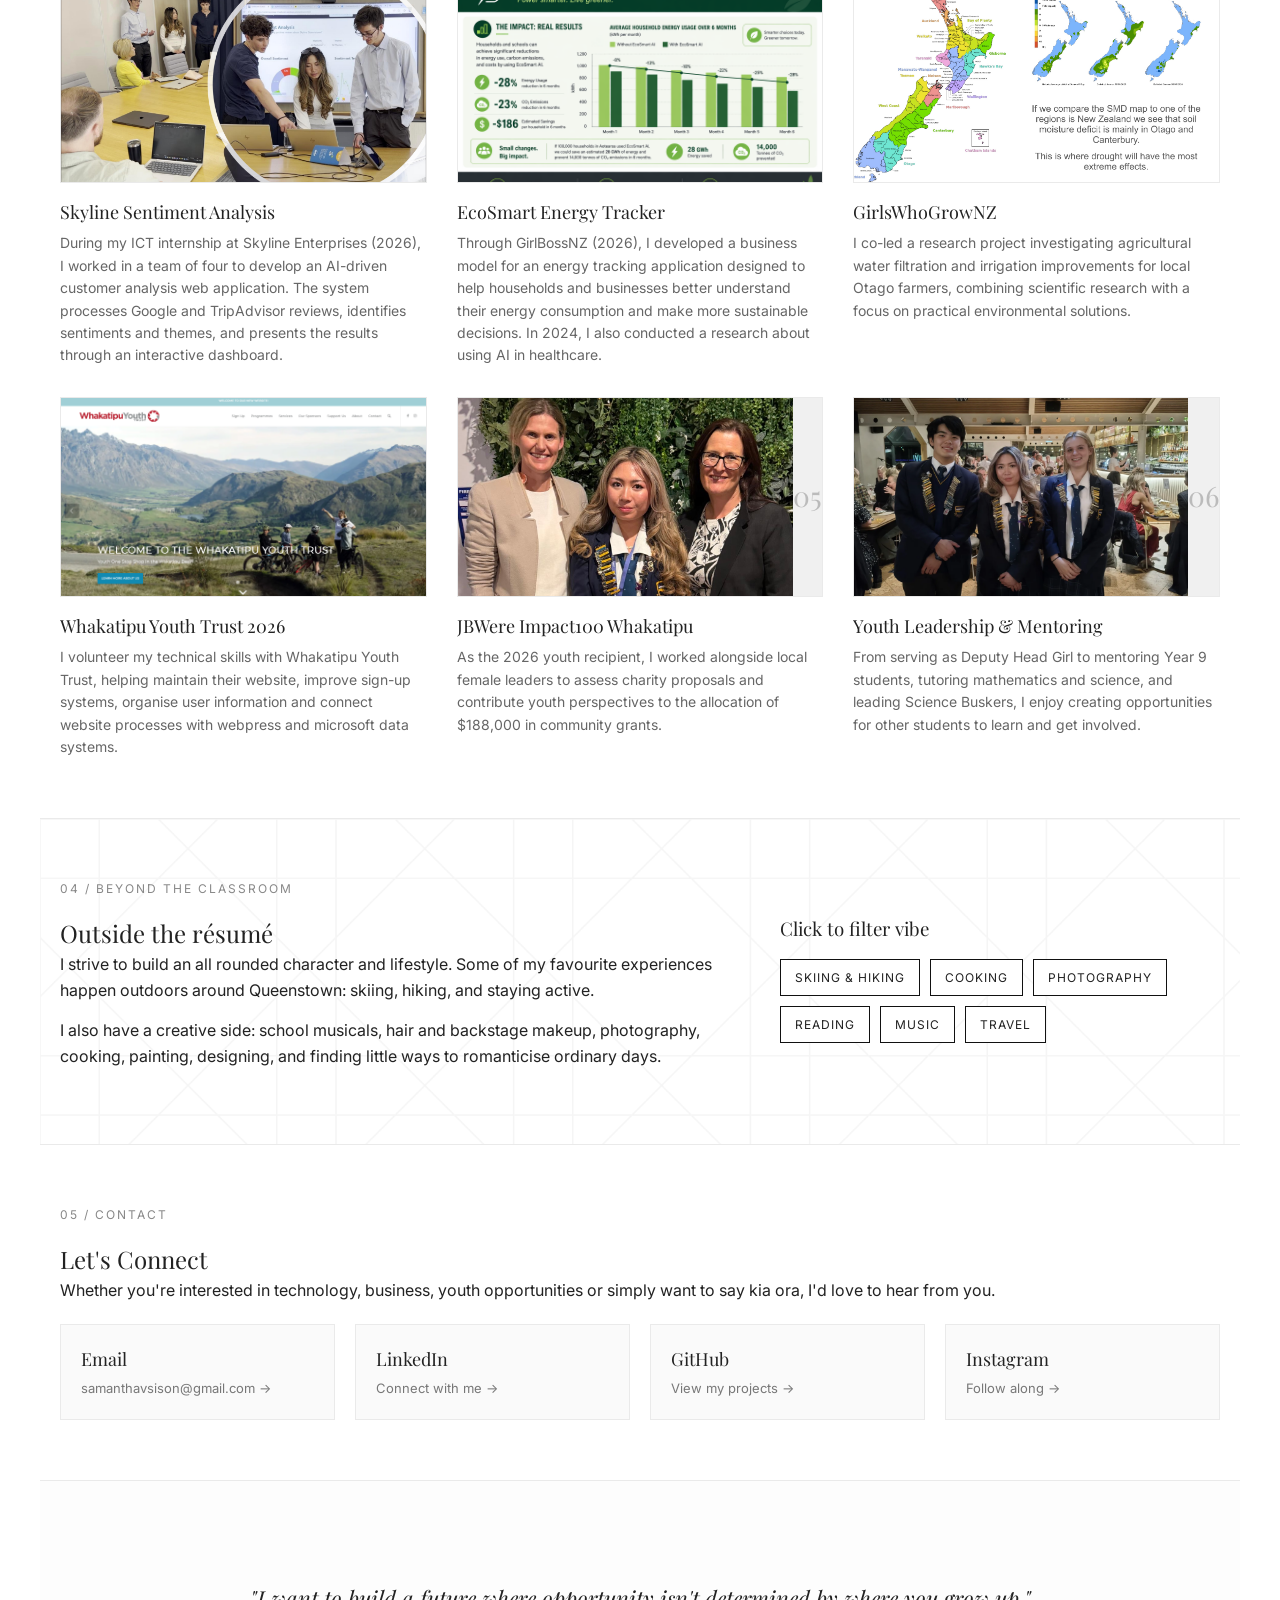
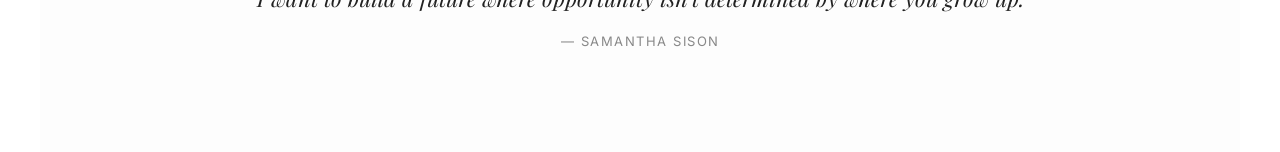
==== commit 6d042acf: "added belt chain for the hero ticker." ====
--- a/index.html
+++ b/index.html
@@ -49,9 +49,13 @@
 
                 <p class="hero-editorial-lead">2027 Computer Science & Finance Student</p>
 
-                <p class="hero-roles">
-                    RISING STAR '26 • DEPUTY HEAD GIRL '26 • LIYSF '26 • SKYLINE ICT INTERN '26
-                </p>
+                <!-- belt chain ticker -->
+                <div class="hero-ticker-wrap">
+                    <div class="hero-ticker-move">
+                        <span>RISING STAR '26  •  DEPUTY HEAD GIRL '26  •  LIYSF '26  •  SKYLINE ICT INTERN '26  •</span>
+                        <span>RISING STAR '26  •  DEPUTY HEAD GIRL '26  •  LIYSF '26  •  SKYLINE ICT INTERN '26  •</span>
+                    </div>
+                </div>
 
                 <p class="hero-intro">
                     Passionate about technology, business and the opportunities they can create for people and communities.
--- a/style.css
+++ b/style.css
@@ -137,6 +137,7 @@
 .hero-image-wrapper {
     position: relative;
     z-index: 2;
+    transform: translateY(-80px); /* Adjust this value (e.g. -100px or -120px) to move it higher */
 }
 
 .hero-title {
@@ -600,4 +601,35 @@
     .skills-grid {
         grid-template-columns: 1fr;
     }
+}
+
+/* Hero belt chain */
+.hero-ticker-wrap {
+    width: 100%;
+    max-width: 500px; /* width constrain = to text column w */
+    overflow: hidden;
+    white-space: nowrap;
+    background: #1a365d;
+    color: #ffffff;
+    padding: 8px 12px;
+    margin: 15px 0 20px 0;
+    font-size: 11px;
+    letter-spacing: 1.5px;
+    text-transform: uppercase;
+    font-weight: 600;
+    border-radius: 3px;
+}
+
+.hero-ticker-move {
+    display: inline-block;
+    animation: tickerScroll 25s linear infinite;
+}
+
+.hero-ticker-move span {
+    padding-right: 30px;
+}
+
+@keyframes tickerScroll {
+    0% { transform: translate3d(0, 0, 0); }
+    100% { transform: translate3d(-50%, 0, 0); }
 }
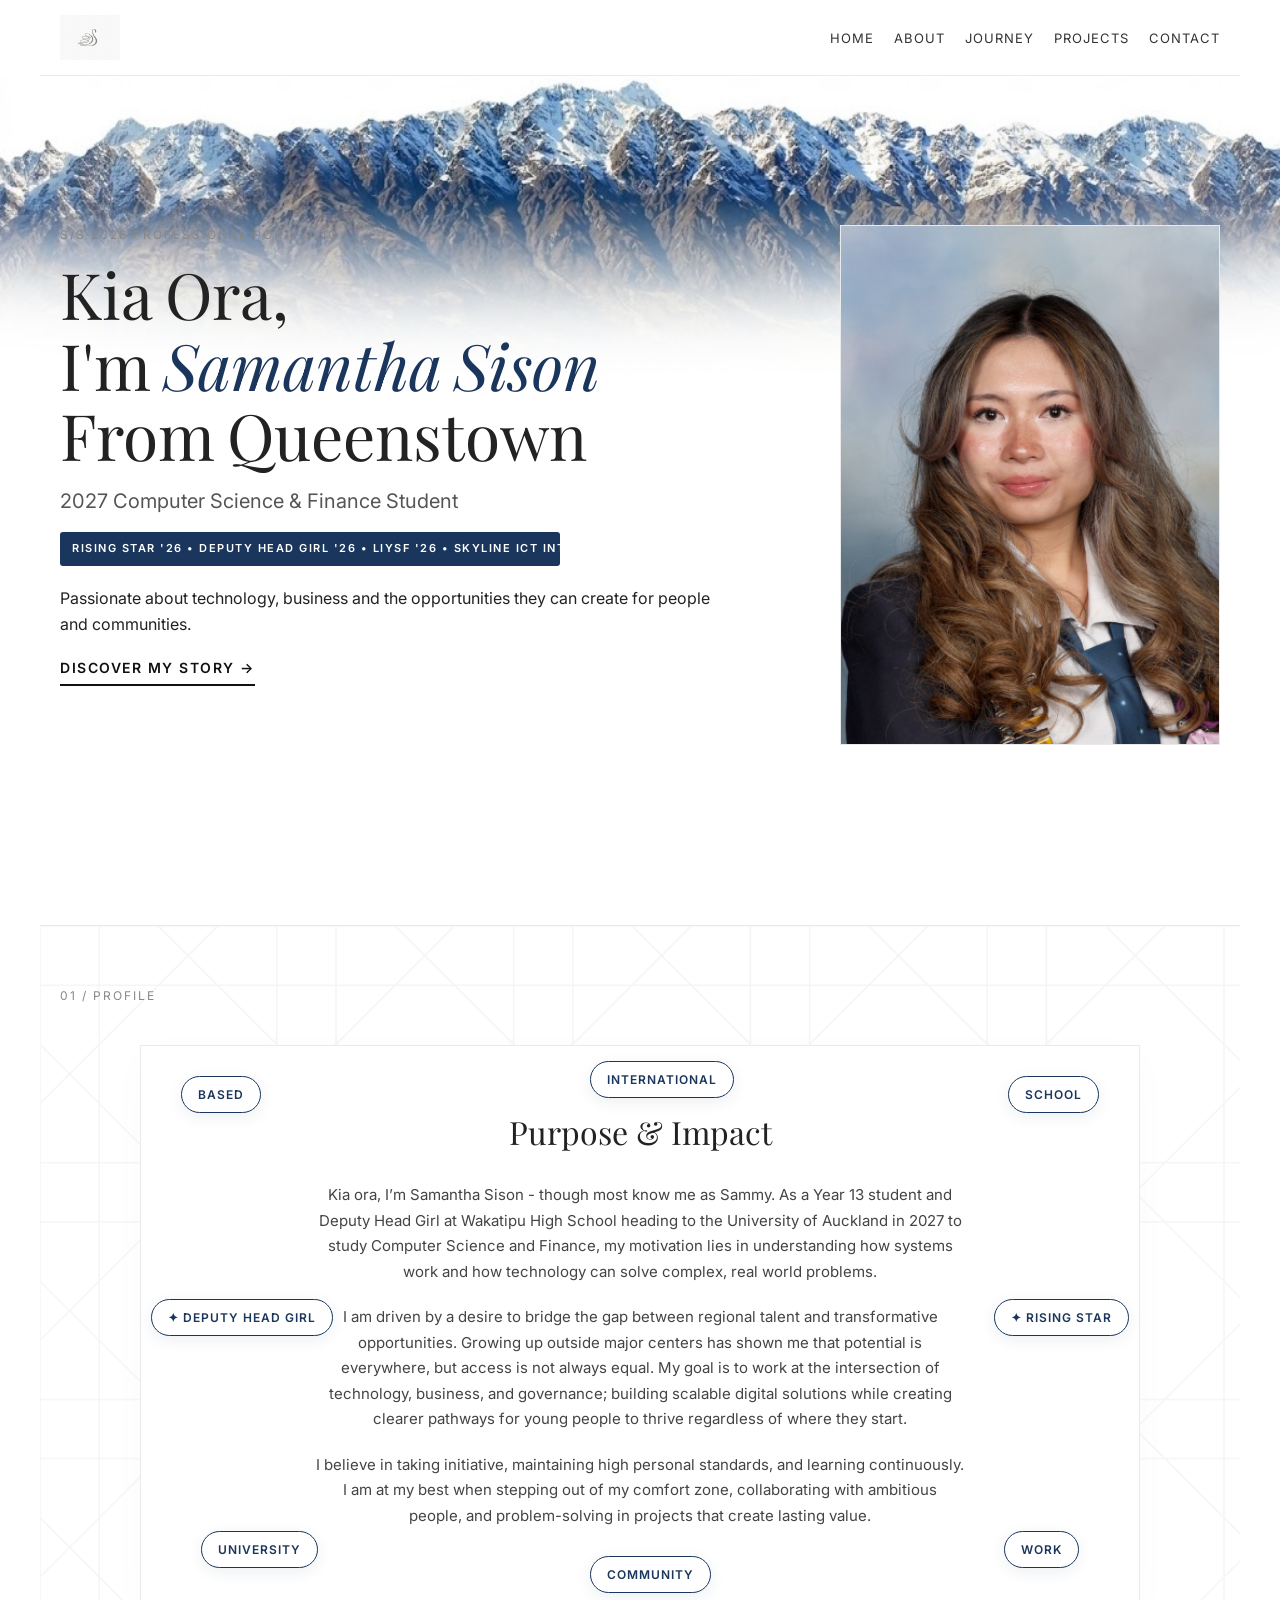
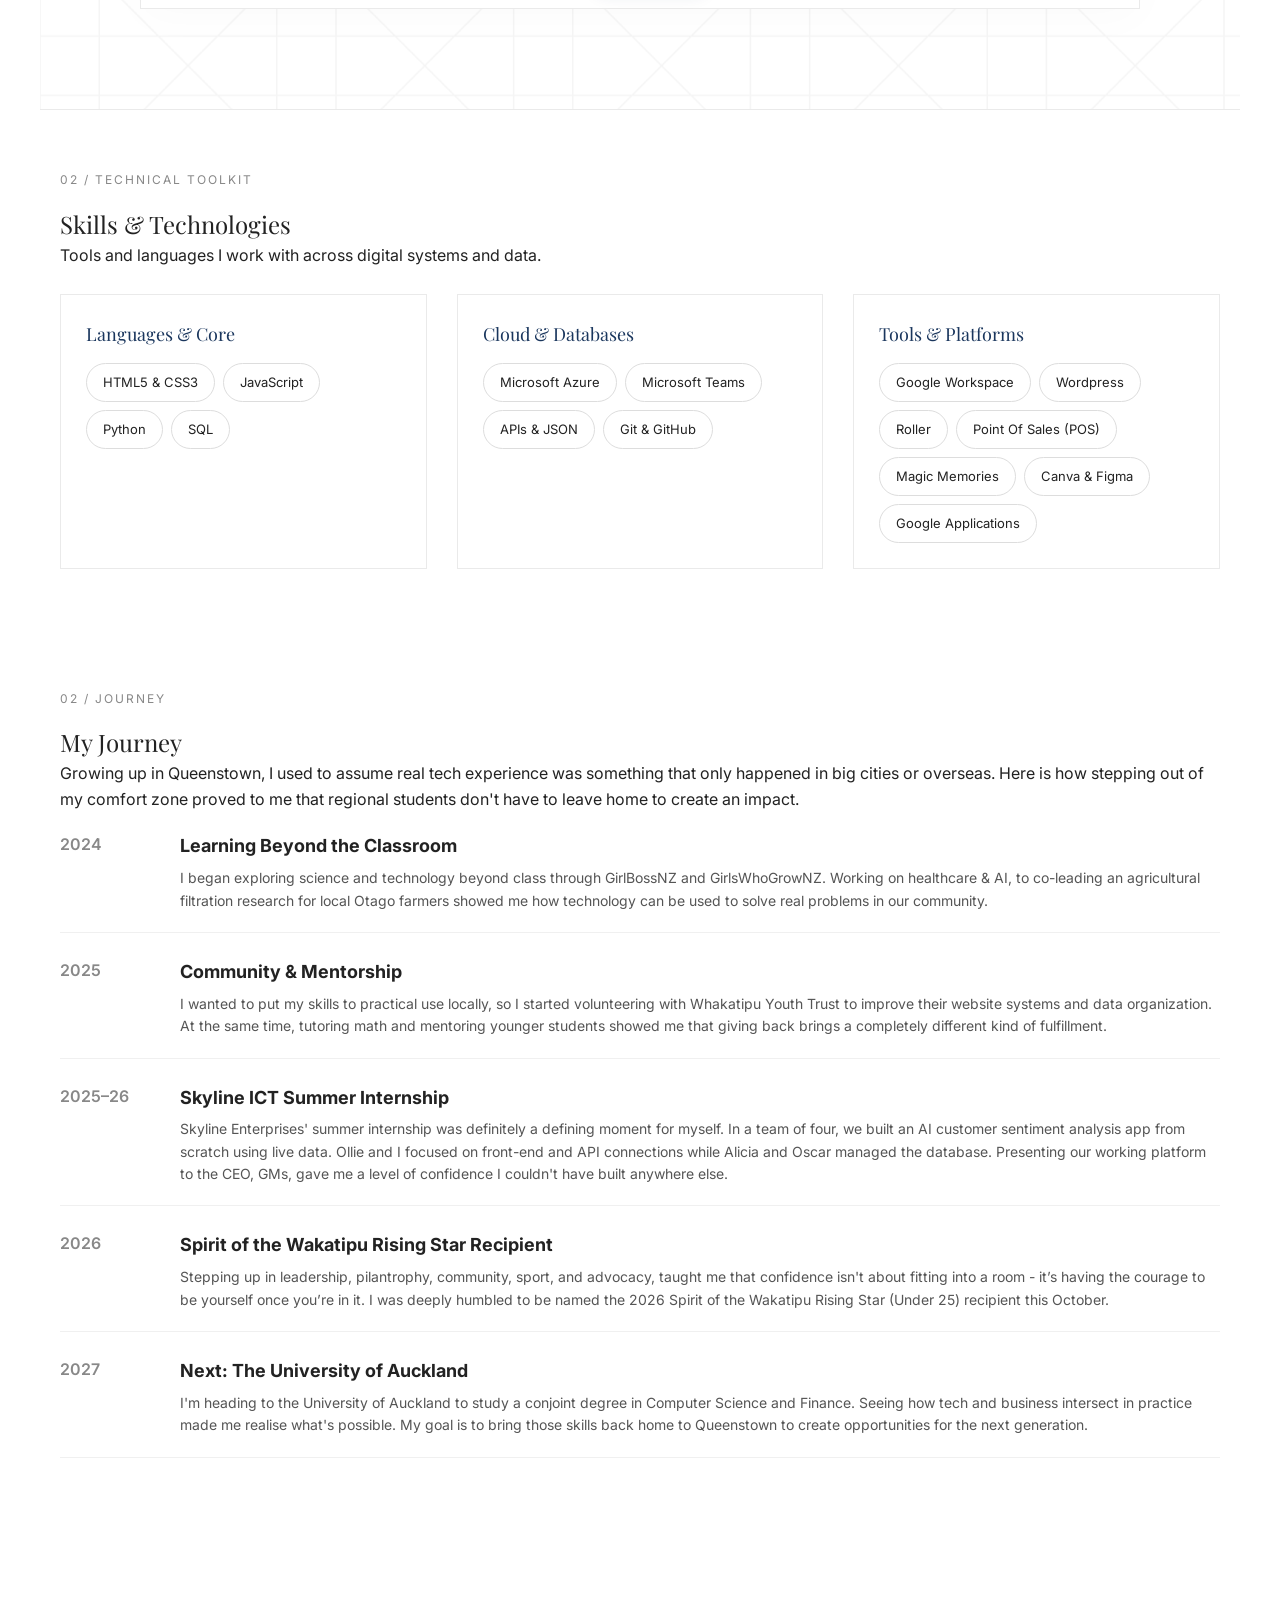
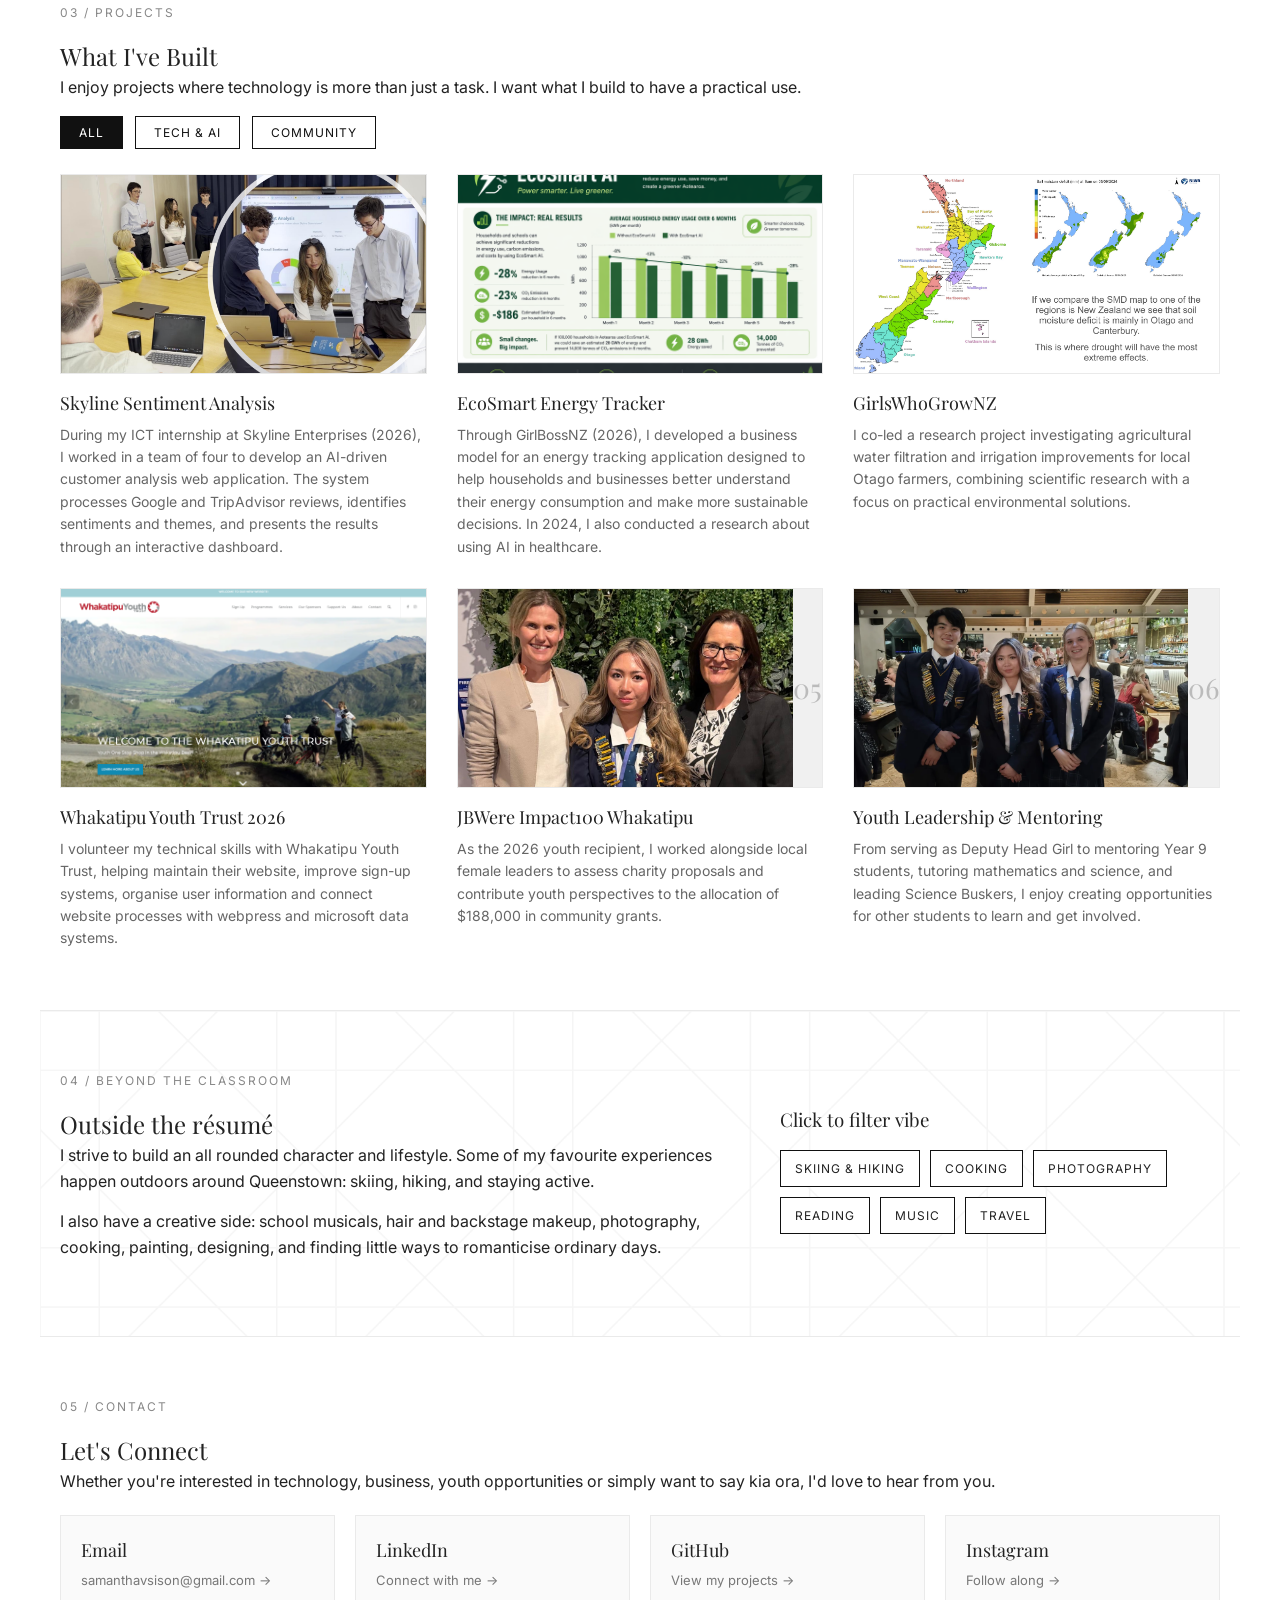
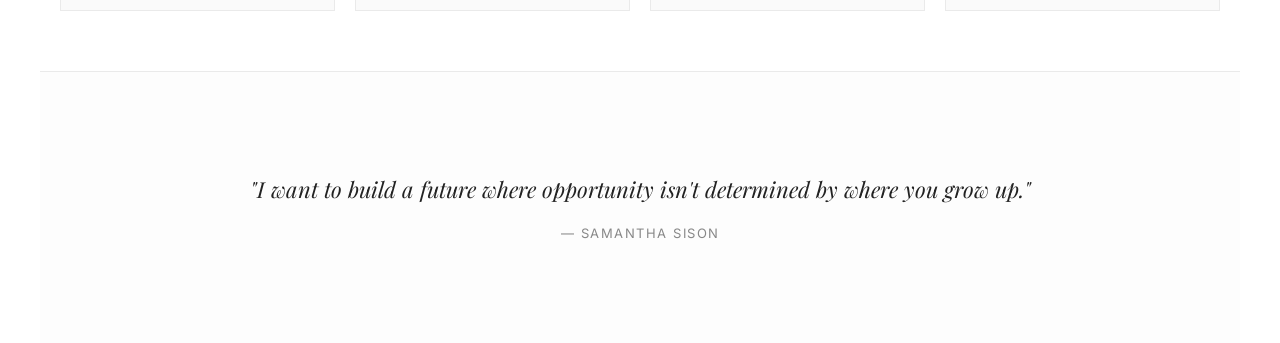
==== commit 43eec43d: "took lido's advice of making my Purpose & Impact section more interesting and interactive." ====
--- a/index.html
+++ b/index.html
@@ -76,50 +76,62 @@
         <section id="about" class="section-about section-alternate">
             <span class="section-tag">01 / Profile</span>
 
-            <div class="about">
-                <div class="about-txt reveal">
+            <div class="about-orbital-container reveal">
+                
+                <!-- floating at a glance  -->
+                <div class="orbital-badge-wrap badge-1">
+                    <span class="orbital-pill">Based <span class="orbital-tooltip">Queenstown, New Zealand</span></span>
+                </div>
+                <div class="orbital-badge-wrap badge-2">
+                    <span class="orbital-pill">School <span class="orbital-tooltip">Wakatipu High School</span></span>
+                </div>
+                <div class="orbital-badge-wrap badge-3">
+                    <span class="orbital-pill">✦ Deputy Head Girl <span class="orbital-tooltip">2026 Role</span></span>
+                </div>
+                <div class="orbital-badge-wrap badge-4">
+                    <span class="orbital-pill">✦ Rising Star <span class="orbital-tooltip">2026 Spirit of the Wakatipu Award</span></span>
+                </div>
+                <div class="orbital-badge-wrap badge-5">
+                    <span class="orbital-pill">University <span class="orbital-tooltip">2027 Computer Science + Finance at UoA</span></span>
+                </div>
+                <div class="orbital-badge-wrap badge-6">
+                    <span class="orbital-pill">Work <span class="orbital-tooltip">Skyline Enterprises ICT Intern</span></span>
+                </div>
+                <div class="orbital-badge-wrap badge-7">
+                    <span class="orbital-pill">International <span class="orbital-tooltip">LIYSF Presenter at Imperial College London</span></span>
+                </div>
+                <div class="orbital-badge-wrap badge-8">
+                    <span class="orbital-pill">Community <span class="orbital-tooltip">Mentoring, volunteering & youth advocacy</span></span>
+                </div>
+
+                <!-- Central Purpose & Impact Text -->
+                <div class="about-center-txt">
                     <h2>Purpose & Impact</h2>
 
-                <p>
-                    Kia ora, I’m Samantha Sison - though most know me as Sammy. As a Year 13 student 
-                    and Deputy Head Girl at Wakatipu High School heading to the University of Auckland 
-                    in 2027 to study Computer Science and Finance, my motivation lies in understanding 
-                    how systems work and how technology can solve complex, real world problems.
-                </p>
-
-                <p>
-                    I am driven by a desire to bridge the gap between regional talent and high-level 
-                    opportunities. Growing up outside major centers has shown me that potential 
-                    is everywhere, but access is not always equal. My goal is to work at the 
-                    intersection of technology, business, and governance; building scalable digital solutions 
-                    while creating clearer pathways for young people to thrive regardless of where they start.
-                </p>
-
-                <p>
-                    I believe in taking initiative early, maintaining high personal standards, and learning 
-                    continuously. I am at my best when stepping out of my comfort zone, collaborating 
-                    with ambitious people, and problem-solving in projects that create lasting value.
-                </p>
-                </div>
-
-                <div class="contribution reveal">
-                    <h3>At a glance</h3>
-
-                    <ul class="contribution-list">
-                        <li><strong>Based:</strong> Queenstown, New Zealand</li>
-                        <li><strong>School:</strong> Wakatipu High School</li>
-                        <li><strong>2026:</strong> Deputy Head Girl</li>
-                        <li><strong>2026:</strong> Spirit of the Wakatipu Rising Star Award</li>
-                        <li><strong>2027:</strong> Computer Science + Finance at UoA</li>
-                        <li><strong>Interests:</strong> Technology, finance, business & innovation</li>
-                        <li><strong>Community:</strong> Mentoring, volunteering & youth advocacy</li>
-                        <li><strong>International:</strong> LIYSF presenter & participant at Imperial College London</li>
-                        <li><strong>Work:</strong> Skyline Enterprises</li>
-                    </ul>
-                </div>
-            </div>
-        </section>
-
+                    <p>
+                        Kia ora, I’m Samantha Sison - though most know me as Sammy. As a Year 13 student 
+                        and Deputy Head Girl at Wakatipu High School heading to the University of Auckland 
+                        in 2027 to study Computer Science and Finance, my motivation lies in understanding 
+                        how systems work and how technology can solve complex, real world problems.
+                    </p>
+
+                    <p>
+                        I am driven by a desire to bridge the gap between regional talent and transformative 
+                        opportunities. Growing up outside major centers has shown me that potential 
+                        is everywhere, but access is not always equal. My goal is to work at the 
+                        intersection of technology, business, and governance; building scalable digital solutions 
+                        while creating clearer pathways for young people to thrive regardless of where they start.
+                    </p>
+
+                    <p>
+                        I believe in taking initiative, maintaining high personal standards, and learning 
+                        continuously. I am at my best when stepping out of my comfort zone, collaborating 
+                        with ambitious people, and problem-solving in projects that create lasting value.
+                    </p>
+                </div>
+
+            </div>
+        </section>
         <section id="skills" class="section-skills">
             <span class="section-tag">02 / Technical Toolkit</span>
             <h2>Skills & Technologies</h2>
--- a/style.css
+++ b/style.css
@@ -632,4 +632,158 @@
 @keyframes tickerScroll {
     0% { transform: translate3d(0, 0, 0); }
     100% { transform: translate3d(-50%, 0, 0); }
+}
+
+/* button hover + sparkle*/
+.hero-link {
+    display: inline-block;
+    margin-top: 20px;
+    text-decoration: none;
+    color: #111111;
+    font-size: 14px;
+    text-transform: uppercase;
+    letter-spacing: 1.5px;
+    font-weight: 600;
+    border-bottom: 2px solid #111111;
+    padding-bottom: 4px;
+    transition: all 0.3s ease;
+}
+
+.hero-link:hover {
+    background-color: #1a365d;
+    color: #ffffff;
+    padding: 10px 18px;
+    border-radius: 4px;
+    border-bottom: 2px solid #1a365d;
+    transform: scale(1.05);
+}
+
+/* glowing sparkle animation */
+@keyframes sparklePulse {
+    0%, 100% { opacity: 0.4; transform: scale(0.95); }
+    50% { opacity: 1; transform: scale(1.2); }
+}
+
+.sparkle-win {
+    color: #1a365d;
+    display: inline-block;
+    animation: sparklePulse 2s infinite ease-in-out;
+    margin-right: 6px;
+    font-weight: bold;
+}
+
+/* make each at a glance element orbit around the main text. */
+.about-orbital-container {
+    position: relative;
+    max-width: 1000px;
+    margin: 40px auto;
+    padding: 60px 40px;
+    background: #ffffff;
+    border: 1px solid #eaeaea;
+    box-shadow: 0 10px 40px rgba(0,0,0,0.02);
+}
+
+.about-center-txt {
+    max-width: 650px;
+    margin: 0 auto;
+    text-align: center;
+    position: relative;
+    z-index: 2;
+}
+
+.about-center-txt h2 {
+    margin-bottom: 25px;
+    font-size: 32px;
+}
+
+.about-center-txt p {
+    margin-bottom: 20px;
+    font-size: 15px;
+    color: #444444;
+    line-height: 1.7;
+}
+
+/* Floating Orbit Skill/Fact Badges */
+.orbital-badge-wrap {
+    position: absolute;
+    z-index: 3;
+}
+
+.orbital-pill {
+    display: inline-block;
+    padding: 8px 16px;
+    background: #ffffff;
+    border: 1px solid #1a365d;
+    color: #1a365d;
+    font-size: 12px;
+    font-weight: 600;
+    text-transform: uppercase;
+    letter-spacing: 1px;
+    border-radius: 30px;
+    cursor: pointer;
+    box-shadow: 0 4px 15px rgba(26, 54, 93, 0.08);
+    transition: all 0.3s ease;
+    position: relative;
+}
+
+.orbital-pill:hover {
+    background: #1a365d;
+    color: #ffffff;
+    transform: scale(1.08);
+}
+
+/* Tooltip popup on hover */
+.orbital-pill .orbital-tooltip {
+    visibility: hidden;
+    opacity: 0;
+    position: absolute;
+    bottom: 125%;
+    left: 50%;
+    transform: translateX(-50%);
+    background: #111111;
+    color: #ffffff;
+    font-size: 11px;
+    padding: 6px 12px;
+    border-radius: 4px;
+    white-space: nowrap;
+    z-index: 10;
+    transition: opacity 0.2s ease;
+    pointer-events: none;
+    letter-spacing: 0.5px;
+    text-transform: none;
+}
+
+.orbital-pill:hover .orbital-tooltip {
+    visibility: visible;
+    opacity: 1;
+}
+
+/* Positioning badges around the center box */
+.badge-1 { top: 30px; left: 40px; }
+.badge-2 { top: 30px; right: 40px; }
+.badge-3 { top: 45%; left: 10px; }
+.badge-4 { top: 45%; right: 10px; }
+.badge-5 { bottom: 40px; left: 60px; }
+.badge-6 { bottom: 40px; right: 60px; }
+.badge-7 { top: 15px; left: 45%; }
+.badge-8 { bottom: 15px; left: 45%; }
+
+/*  mobile devices screens */
+@media (max-width: 900px) {
+    .orbital-badge-wrap {
+        position: static;
+        display: inline-block;
+        margin: 5px;
+    }
+    .about-orbital-container {
+        padding: 30px 20px;
+        text-align: center;
+    }
+    .orbital-badge-container {
+        display: flex;
+        flex-wrap: wrap;
+        justify-content: center;
+        gap: 10px;
+        margin-top: 30px;
+    }
 }
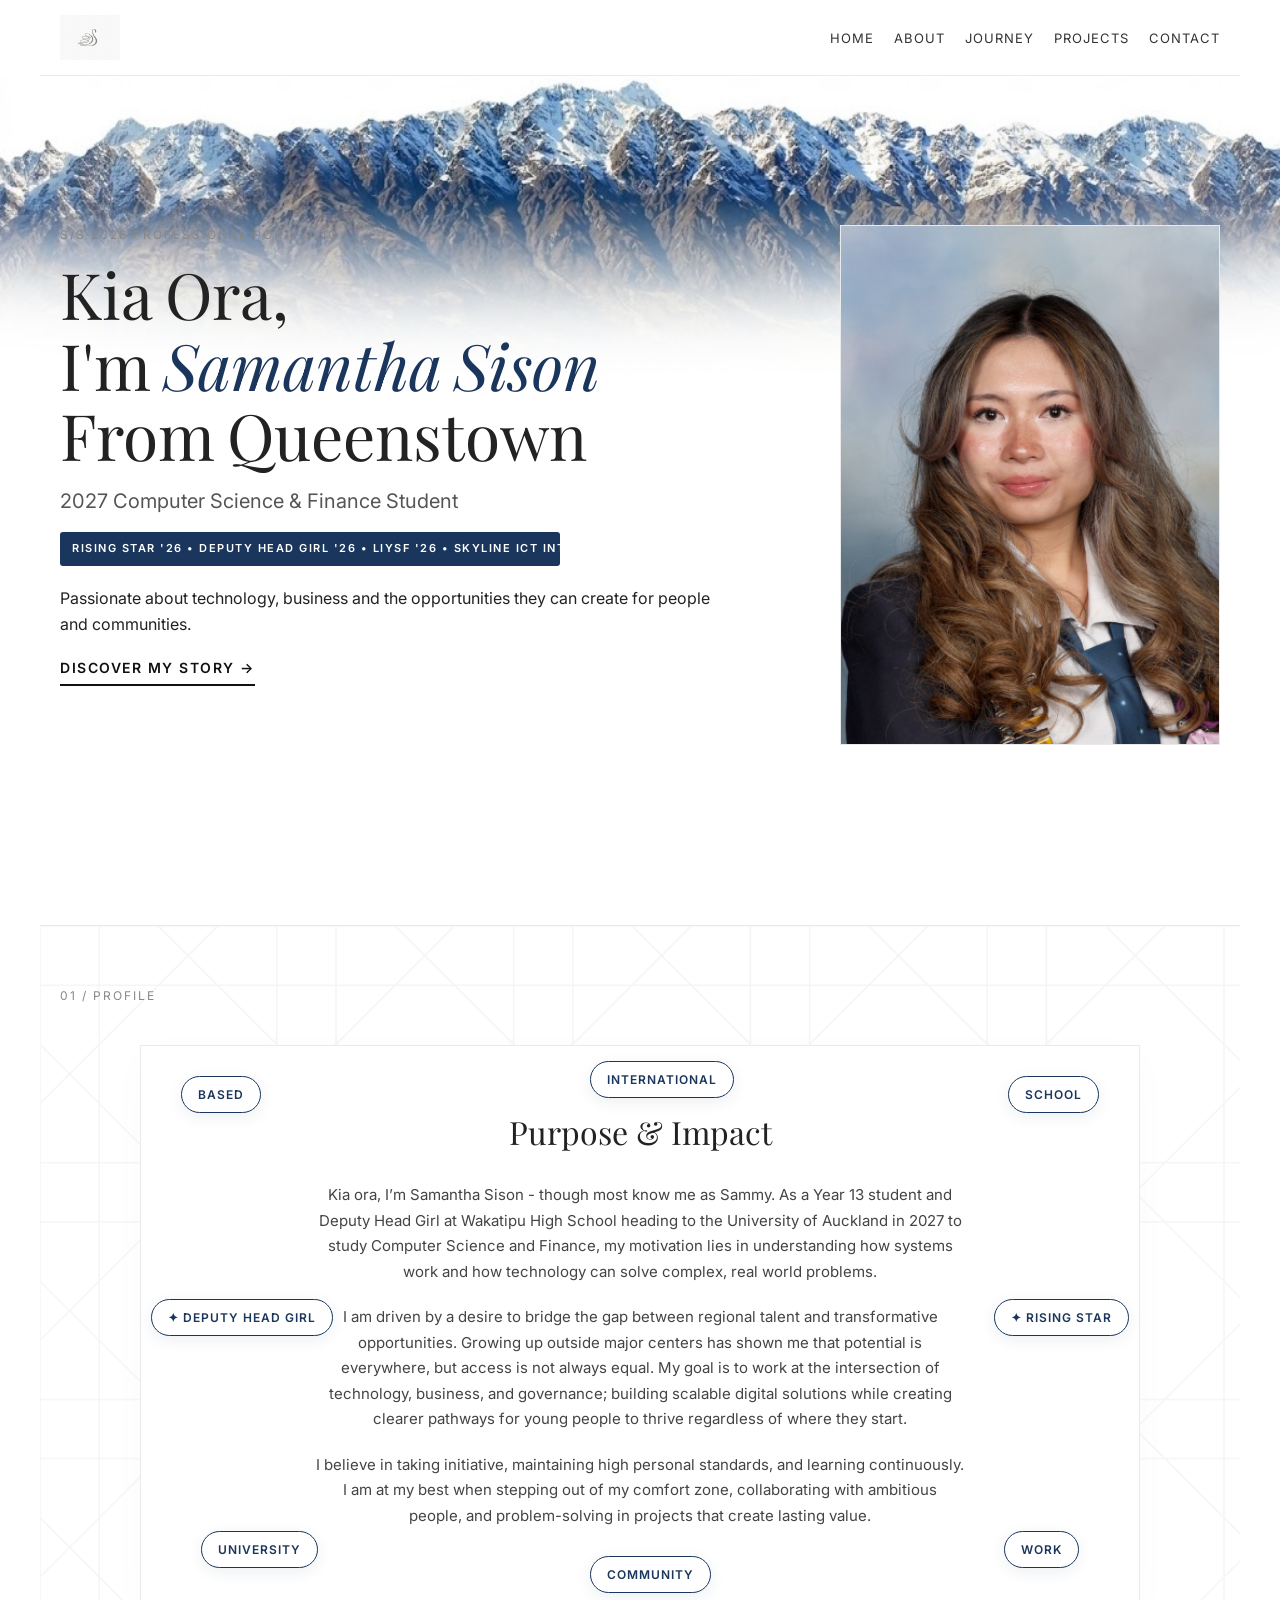
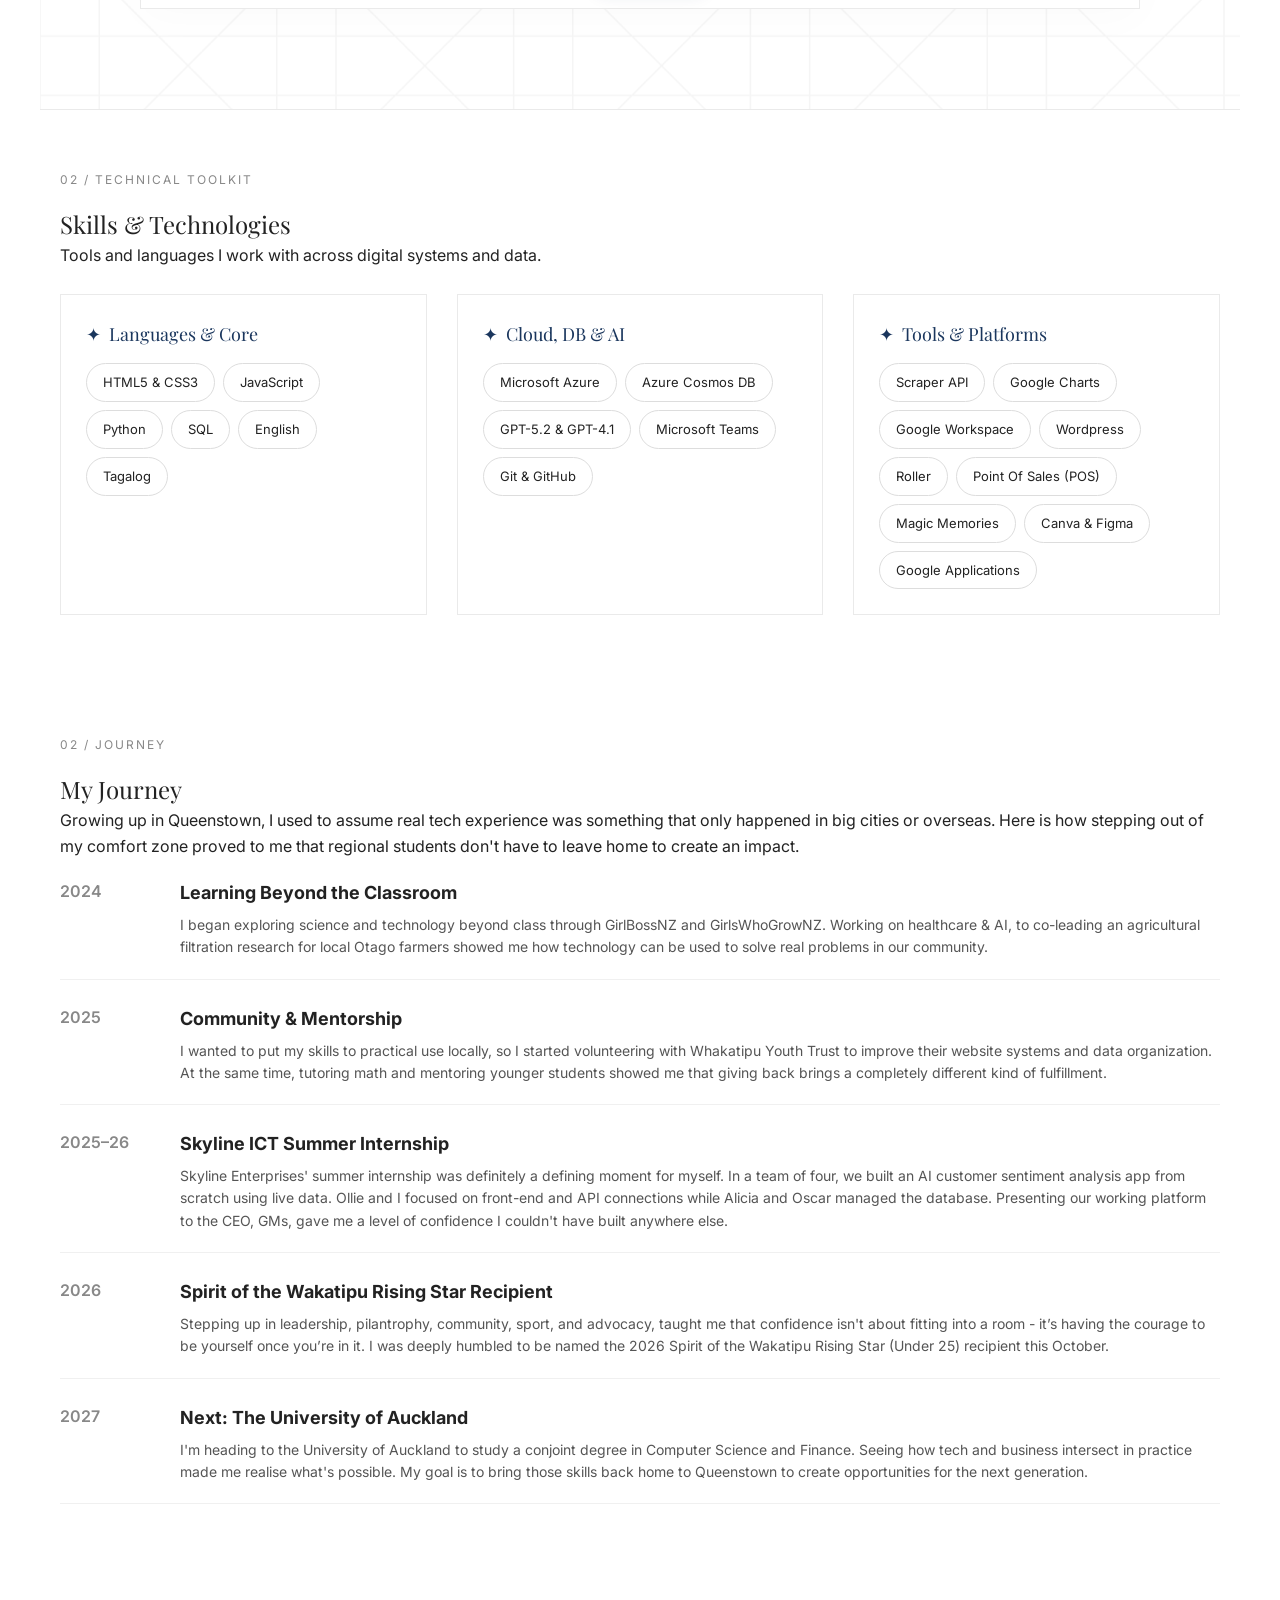
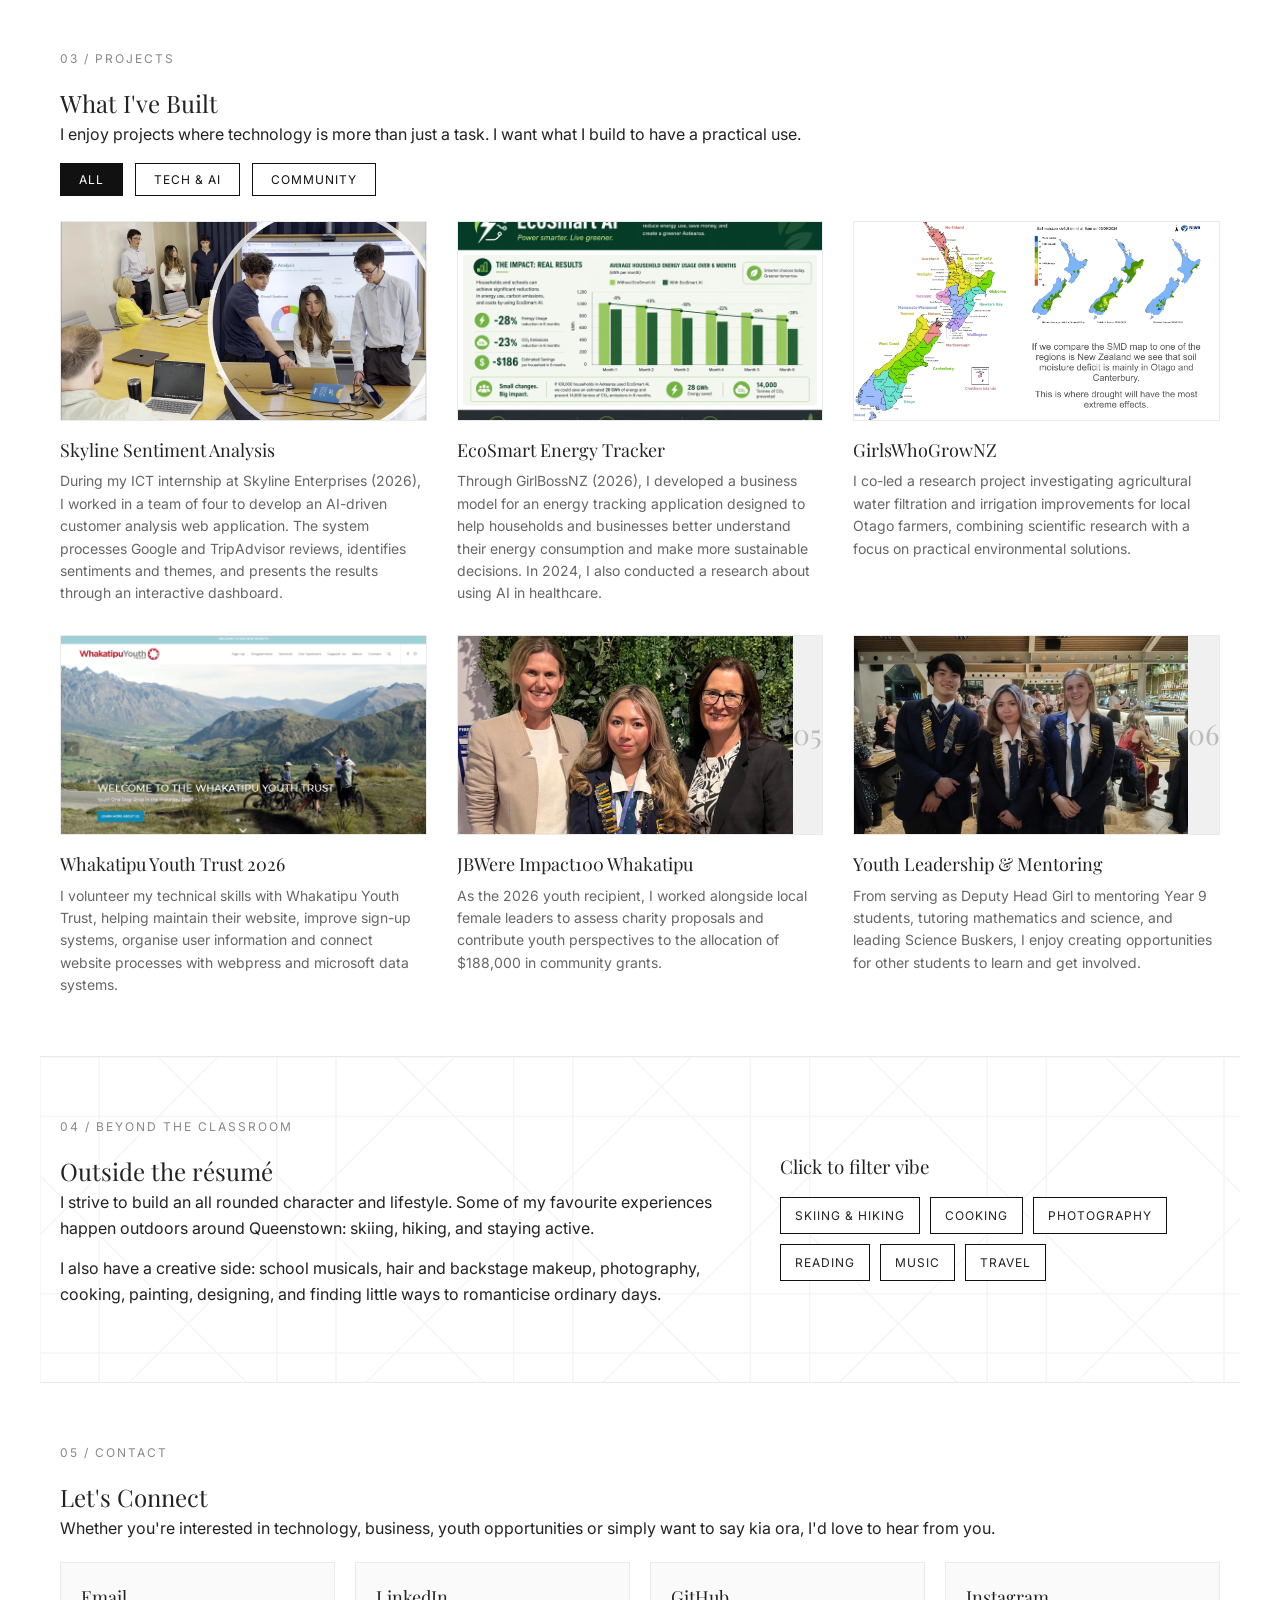
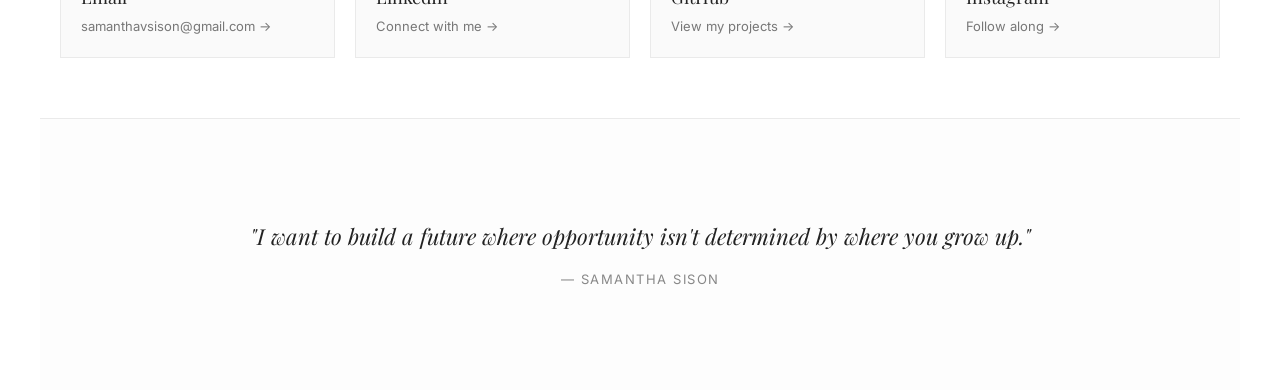
==== commit 42ae87ce: "Updated the portfolio with interactive animations and new skills - Build an orbital badge layout for" ====
--- a/index.html
+++ b/index.html
@@ -139,35 +139,40 @@
 
             <div class="skills-grid">
                 <div class="skill-category reveal">
-                    <h3>Languages & Core</h3>
+                    <h3><span class="sparkle">✦</span> Languages & Core</h3>
                     <div class="skill-badges">
-                        <span class="skill-pill" title="Used in web development & throughout NCEA L1-3">HTML5 & CSS3</span>
-                        <span class="skill-pill" title="DOM manipulation, animations & filtering">JavaScript</span>
-                        <span class="skill-pill" title="Used in web development, database integraiton, & throughout NCEA L1-3">Python</span>
-                        <span class="skill-pill" title="Basic database queries">SQL</span>
+                        <span class="skill-pill">HTML5 & CSS3 <span class="skill-tooltip">Used in web development & throughout NCEA L1-3</span></span>
+                        <span class="skill-pill">JavaScript <span class="skill-tooltip">DOM manipulation, animations & filtering</span></span>
+                        <span class="skill-pill">Python <span class="skill-tooltip">Used in web development, database integraiton, & throughout NCEA L1-3</span></span>
+                        <span class="skill-pill">SQL <span class="skill-tooltip">Basic database queries</span></span>
+                        <span class="skill-pill">English <span class="skill-tooltip">Fluent spoken & written communication</span></span>
+                        <span class="skill-pill">Tagalog <span class="skill-tooltip">Fluent spoken</span></span>
                     </div>
                 </div>
 
                 <div class="skill-category reveal">
-                    <h3>Cloud & Databases</h3>
+                    <h3><span class="sparkle">✦</span> Cloud, DB & AI</h3>
                     <div class="skill-badges">
-                        <span class="skill-pill" title="Azure DB & Blob Storage during Skyline ICT Internship">Microsoft Azure</span>
-                        <span class="skill-pill" title="Work responsibility, communication, and organisation at Skyline 2022-2026 ">Microsoft Teams</span>
-                        <span class="skill-pill" title="REST API integrations">APIs & JSON</span>
-                        <span class="skill-pill" title="Version control & deployment">Git & GitHub</span>
+                        <span class="skill-pill">Microsoft Azure <span class="skill-tooltip">Azure DB & Blob Storage during Skyline ICT Internship</span></span>
+                        <span class="skill-pill">Azure Cosmos DB <span class="skill-tooltip">NoSQL database management</span></span>
+                        <span class="skill-pill">GPT-5.2 & GPT-4.1 <span class="skill-tooltip">AI integrations & agent workflows</span></span>
+                        <span class="skill-pill">Microsoft Teams <span class="skill-tooltip">Work responsibility, communication, and organisation at Skyline 2022-2026</span></span>
+                        <span class="skill-pill">Git & GitHub <span class="skill-tooltip">Version control & deployment</span></span>
                     </div>
                 </div>
 
                 <div class="skill-category reveal">
-                    <h3>Tools & Platforms</h3>
+                    <h3><span class="sparkle">✦</span> Tools & Platforms</h3>
                     <div class="skill-badges">
-                        <span class="skill-pill" title="Data management with Whakatipu Youth Trust">Google Workspace</span>
-                        <span class="skill-pill" title="Website frontend management with Whakatipu Youth Trust">Wordpress</span>
-                        <span class="skill-pill" title="Workflow & booking systems">Roller</span>
-                        <span class="skill-pill" title="Retail systems">Point Of Sales (POS)</span>
-                        <span class="skill-pill" title="Photo Booking & Printing System">Magic Memories</span>
-                        <span class="skill-pill" title="Design & presentation tools">Canva & Figma</span>
-                        <span class="skill-pill" title="Sheets, Drive, Forms, Sites, Docs, Slides, Calendar, Meet,">Google Applications</span>
+                        <span class="skill-pill">Scraper API <span class="skill-tooltip">Web scraping & data extraction</span></span>
+                        <span class="skill-pill">Google Charts <span class="skill-tooltip">Data visualization & dashboards</span></span>
+                        <span class="skill-pill">Google Workspace <span class="skill-tooltip">Data management with Whakatipu Youth Trust</span></span>
+                        <span class="skill-pill">Wordpress <span class="skill-tooltip">Website frontend management with Whakatipu Youth Trust</span></span>
+                        <span class="skill-pill">Roller <span class="skill-tooltip">Workflow & booking systems</span></span>
+                        <span class="skill-pill">Point Of Sales (POS) <span class="skill-tooltip">Retail systems</span></span>
+                        <span class="skill-pill">Magic Memories <span class="skill-tooltip">Photo Booking & Printing System</span></span>
+                        <span class="skill-pill">Canva & Figma <span class="skill-tooltip">Design & presentation tools</span></span>
+                        <span class="skill-pill">Google Applications <span class="skill-tooltip">Sheets, Drive, Forms, Sites, Docs, Slides, Calendar, Meet</span></span>
                     </div>
                 </div>
             </div>
@@ -276,9 +281,12 @@
                 <div class="proj-card reveal" data-category="tech">
                     <div class="proj-img">
                         <!-- i removed the link that led to the skyline dashboard because this is privilaged confidential business information. based on the legalities of the concluded sentiments and therefore data. -->
-                         <a href="https://skylineenterprises.co.nz/">
+                         <a href="https://skylineenterprises.co.nz/" target="_blank">
                             <img src="assets/skyline-internship.png"
                                 alt="Skyline Sentiment Analysis Web Application">
+                            <div class="proj-hover-overlay">
+                                <span>Click to arrive to Skyline Enterprises &rarr;</span>
+                            </div>
                         </a>
                     </div>
 
@@ -298,9 +306,12 @@
                 <!-- ECOSMART -->
                 <div class="proj-card reveal" data-category="tech">
                     <div class="proj-img">
-                        <a href="https://www.girlboss.nz/">
+                        <a href="https://www.girlboss.nz/" target="_blank">
                             <img src="assets/EcoSmartAIgraph.png"
                                 alt="EcoSmart Energy Tracker concept">
+                            <div class="proj-hover-overlay">
+                                <span>Click to arrive to GirlBoss NZ &rarr;</span>
+                            </div>
                         </a>
                     </div>
 
@@ -319,11 +330,14 @@
                 <!-- GIRLSWHO GROW -->
                 <div class="proj-card reveal" data-category="tech">
                     <div class="proj-img">
-                        <a href="https://girlswhogrow.co.nz/">
+                        <a href="https://girlswhogrow.co.nz/" target="_blank">
                             <img 
                                 src="assets/Girls_who_grow.png"
                                 alt="GirlsWhoGrowNZ project"
                             >
+                            <div class="proj-hover-overlay">
+                                <span>Click to arrive to GirlsWhoGrow &rarr;</span>
+                            </div>
                         </a>
                     </div>
 
@@ -342,9 +356,12 @@
                 <!-- WYT -->
                 <div class="proj-card reveal" data-category="community">
                     <div class="proj-img">
-                        <a href="https://whakatipuyouthtrust.org.nz/">
+                        <a href="https://whakatipuyouthtrust.org.nz/" target="_blank">
                             <img src="assets/WYT.png"
                             alt="Whakatipu Youth Trust">
+                            <div class="proj-hover-overlay">
+                                <span>Click to arrive to Whakatipu Youth Trust &rarr;</span>
+                            </div>
                         </a>
                     </div>
 
@@ -363,9 +380,12 @@
                 <!-- IMPACT100 -->
                 <div class="proj-card reveal" data-category="community">
                     <div class="proj-img">
-                        <a href="https://www.impact100whakatipu.org/">
+                        <a href="https://www.impact100whakatipu.org/" target="_blank">
                             <img src="assets/final-impact100.jpg"
                             alt="Impact100 Whakatipu">
+                            <div class="proj-hover-overlay">
+                                <span>Click to arrive to Impact100 Whakatipu &rarr;</span>
+                            </div>
                         </a>
                         <div class="proj-num">05</div>
                     </div>
@@ -384,9 +404,12 @@
                 <!-- LEADERSHIP -->
                 <div class="proj-card reveal" data-category="community">
                     <div class="proj-img">
-                        <a href="https://www.wakatipu.school.nz/">
+                        <a href="https://www.wakatipu.school.nz/" target="_blank">
                             <img src="assets/winter_gala_head_students_whsfoundation.png"
                             alt="WHSfoundation winter gala">
+                            <div class="proj-hover-overlay">
+                                <span>Click to arrive to Wakatipu High School &rarr;</span>
+                            </div>
                         </a>
                         <div class="proj-num">06</div>
                     </div>
@@ -426,7 +449,7 @@
                     <div class="hobby-tags">
                         <span class="hobby-tag" onclick="alert('Fresh powder on the Remarkables!')">Skiing & Hiking</span>
                         <span class="hobby-tag" onclick="alert('Always experimenting with new recipes.')">Cooking</span>
-                        <span class="hobby-tag" onclick="alert ('capturing moments around Queenstown.')">Photography</span>
+                        <span class="hobby-tag" onclick="alert ('capturing moments around the world')">Photography</span>
                         <span class="hobby-tag" onclick="alert('Always reading a good book.')">Reading</span>
                         <span class="hobby-tag" onclick="alert('Curating playlists daily.')">Music</span>
                         <span class="hobby-tag" onclick="alert('Exploring new cultures and cities.')">Travel</span>
--- a/style.css
+++ b/style.css
@@ -46,6 +46,12 @@
     max-width: 60px;
     height: auto;
     display: block;
+    transition: transform 0.3s ease, filter 0.3s ease;
+}
+
+.logo:hover {
+    transform: rotate(5deg) scale(1.08);
+    filter: brightness(1.1);
 }
 
 nav ul {
@@ -65,7 +71,7 @@
 
 nav ul li a:hover {
     opacity: 0.6;
-    color: #666666;
+    color: #1a365d;
 }
 
 /* --- Scroll progress bar --- */
@@ -74,7 +80,7 @@
     top: 0;
     left: 0;
     height: 3px;
-    background-color: #111111;
+    background-color: #1a365d;
     width: 0%;
     z-index: 9999;
     transition: width 0.1s ease-out;
@@ -205,6 +211,38 @@
     color: #111111;
 }
 
+/* Hero belt chain */
+.hero-ticker-wrap {
+    width: 100%;
+    max-width: 500px;
+    overflow: hidden;
+    white-space: nowrap;
+    background: #1a365d;
+    color: #ffffff;
+    padding: 8px 12px;
+    margin: 15px 0 20px 0;
+    font-size: 11px;
+    letter-spacing: 1.5px;
+    text-transform: uppercase;
+    font-weight: 600;
+    border-radius: 3px;
+}
+
+.hero-ticker-move {
+    display: inline-block;
+    animation: tickerScroll 25s linear infinite;
+}
+
+.hero-ticker-move span {
+    padding-right: 30px;
+}
+
+@keyframes tickerScroll {
+    0% { transform: translate3d(0, 0, 0); }
+    100% { transform: translate3d(-50%, 0, 0); }
+}
+
+/* button hover */
 .hero-link {
     display: inline-block;
     margin-top: 20px;
@@ -216,11 +254,16 @@
     font-weight: 600;
     border-bottom: 2px solid #111111;
     padding-bottom: 4px;
-    transition: opacity 0.2s ease;
+    transition: all 0.3s ease;
 }
 
 .hero-link:hover {
-    opacity: 0.6;
+    background-color: #1a365d;
+    color: #ffffff;
+    padding: 8px 16px;
+    border-radius: 4px;
+    border-bottom: 2px solid #1a365d;
+    transform: scale(1.05);
 }
 
 /* About section */
@@ -245,434 +288,7 @@
     font-size: 15px;
 }
 
-/* Timeline / Journey */
-.timeline {
-    margin-top: 20px;
-}
-
-.timeline-element {
-    display: grid;
-    grid-template-columns: 100px 1fr;
-    gap: 20px;
-    margin-bottom: 25px;
-    padding-bottom: 20px;
-    border-bottom: 1px solid #f0f0f0;
-}
-
-.timeline-element:hover {
-    border-color: #1a365d;
-    transform: translateX(5px);
-}
-
-.time-year {
-    font-weight: 600;
-    color: #888888;
-}
-
-.timeline-element h4 {
-    font-size: 18px;
-    margin-bottom: 6px;
-}
-
-.timeline-element p {
-    font-size: 14px;
-    color: #555555;
-}
-
-/* Interactive Hobby Tags */
-.hobby-tags {
-    display: flex;
-    flex-wrap: wrap;
-    gap: 10px;
-    margin-top: 15px;
-}
-
-.hobby-tag {
-    display: inline-block;
-    padding: 8px 14px;
-    background: #ffffff;
-    border: 1px solid #111111;
-    font-size: 12px;
-    text-transform: uppercase;
-    letter-spacing: 1px;
-    cursor: pointer;
-    transition: all 0.2s ease;
-}
-
-.hobby-tag:hover {
-    background: #1a365d;
-    color: #ffffff;
-    border-color: #1a365d;
-}
-
-/* Projects grid */
-.proj-cards {
-    display: grid;
-    grid-template-columns: repeat(3, 1fr);
-    gap: 30px;
-    margin-top: 20px;
-}
-
-.proj-card {
-    overflow: hidden;
-    transition: transform 0.3s ease, box-shadow 0.3s ease;
-    cursor: pointer;
-}
-
-.proj-card:hover {
-    transform: translateY(-5px);
-}
-
-.proj-img {
-    background: #f0f0f0;
-    width: 100%;
-    height: 200px; 
-    border: 1px solid #eaeaea;
-    margin-bottom: 15px;
-    position: relative;
-    overflow: hidden;
-    padding: 0;
-    display: flex;
-    align-items: center;
-    justify-content: center;
-}
-
-.proj-img a {
-    display: block;
-    width: 100%;
-    height: 100%;
-}
-
-.proj-img img {
-    width: 100%;
-    height: 100%;
-    object-fit: cover;
-    object-position: center; 
-    display: block;
-}
-
-.proj-num {
-    font-family: var(--font-serif);
-    font-size: 28px;
-    color: #bbbbbb;
-    display: inline-block;
-    transition: transform 0.5s ease;
-}
-
-.proj-card:hover .proj-num {
-    transform: scale(1.15);
-}
-
-.proj-name {
-    font-size: 18px;
-    margin-bottom: 6px;
-}
-
-.proj-desc {
-    color: #666666;
-    font-size: 14px;
-}
-
-/* Filtering buttons */
-.filter-container {
-    display: flex;
-    gap: 12px;
-    margin-top: 15px;
-    margin-bottom: 25px;
-}
-
-.filter-btn {
-    background-color: #ffffff;
-    color: #111111;
-    border: 1px solid #111111;
-    padding: 8px 18px;
-    font-family: var(--font-sans);
-    font-size: 12px;
-    text-transform: uppercase;
-    letter-spacing: 1px;
-    cursor: pointer;
-    transition: background-color 0.3s ease, color 0.3s ease, transform 0.2s ease;
-}
-
-.filter-btn:hover,
-.filter-btn.active {
-    background-color: #111111;
-    color: #ffffff;
-}
-
-/* Contacts */
-.contacts-container {
-    display: grid;
-    grid-template-columns: repeat(4, 1fr);
-    gap: 20px;
-    margin-top: 20px;
-}
-
-.contact-card {
-    background: #fafafa;
-    padding: 20px;
-    border: 1px solid #eaeaea;
-    text-decoration: none;
-    color: inherit;
-    transition: border-color 0.2s ease, background 0.2s ease, transform 0.2s ease;
-}
-
-.contact-card:hover {
-    border-color: #111111;
-    background: #ffffff;
-    transform: translateY(-3px);
-}
-
-.contact-card h3 {
-    font-size: 18px;
-    margin-bottom: 5px;
-}
-
-.contact-card p {
-    font-size: 13px;
-    color: #777777;
-}
-
-/* Quote section */
-.section-quote {
-    padding: 100px 20px;
-    text-align: center;
-    background: #fdfdfd;
-    border-top: 1px solid #eaeaea;
-}
-
-.quote-container {
-    max-width: 800px;
-    margin: 0 auto;
-}
-
-.quote-container .txt {
-    font-size: 22px;
-    font-style: italic;
-    line-height: 1.6;
-    margin-bottom: 15px;
-}
-
-.quote-container .sub-txt {
-    font-size: 13px;
-    text-transform: uppercase;
-    letter-spacing: 1.5px;
-    color: #888888;
-}
-
-/* Scroll reveal animation */
-.reveal {
-    opacity: 0;
-    transform: translateY(30px);
-    transition: opacity 0.8s ease, transform 0.8s ease;
-}
-
-.reveal.active {
-    opacity: 1;
-    transform: translateY(0);
-}
-
-/* Mobile responsiveness */
-@media (max-width: 768px) {
-    header {
-        flex-direction: column;
-        gap: 15px;
-    }
-
-    #hero {
-        grid-template-columns: 1fr;
-        padding: 0 20px 40px 20px;
-        gap: 30px;
-    }
-
-    .hero-title {
-        font-size: 42px;
-    }
-
-    .hero-image-wrapper {
-        justify-self: center;
-        max-width: 100%;
-        height: 420px;
-    }
-
-    .about {
-        grid-template-columns: 1fr;
-        gap: 30px;
-    }
-
-    .proj-cards, .contacts-container {
-        grid-template-columns: 1fr;
-    }
-}
-
-/* Interactive sparkle animation */
-@keyframes sparkleFade {
-    0%, 100% { opacity: 0.2; transform: scale(0.9); }
-    50% { opacity: 1; transform: scale(1.1); }
-}
-
-.sparkle {
-    display: inline-block;
-    color: #1a365d;
-    animation: sparkleFade 2s infinite ease-in-out;
-    margin-right: 4px;
-}
-
-/* Skills & Tools Section Layout */
-.skills-grid {
-    display: grid;
-    grid-template-columns: repeat(3, 1fr);
-    gap: 30px;
-    margin-top: 25px;
-}
-
-.skill-category {
-    background: #ffffff;
-    border: 1px solid #eaeaea;
-    padding: 25px;
-    transition: transform 0.3s ease, border-color 0.3s ease;
-}
-
-.skill-category:hover {
-    transform: translateY(-4px);
-    border-color: #1a365d;
-}
-
-.skill-category h3 {
-    font-size: 18px;
-    margin-bottom: 15px;
-    color: #1a365d;
-}
-
-.skill-badges {
-    display: flex;
-    flex-wrap: wrap;
-    gap: 8px;
-}
-
-/* Individual Skill Pill & Instant Tooltip */
-.skill-pill {
-    position: relative;
-    display: inline-block;
-    font-size: 13px;
-    padding: 8px 16px;
-    background: #ffffff;
-    border: 1px solid #dddddd;
-    border-radius: 20px;
-    cursor: pointer;
-    transition: all 0.2s ease;
-}
-
-.skill-pill:hover {
-    background: #1a365d;
-    color: #ffffff;
-    border-color: #1a365d;
-    transform: scale(1.05);
-    z-index: 100; /* bring the hovered pill + tooltip to front */
-}
-
-.skill-tooltip {
-    visibility: hidden;
-    opacity: 0;
-    position: absolute;
-    bottom: -32px;
-    left: 50%;
-    transform: translateX(-50%);
-    background-color: #111111;
-    color: #ffffff;
-    font-size: 10px;
-    padding: 4px 8px;
-    border-radius: 4px;
-    white-space: nowrap;
-    z-index: 101; /* tooltip always on top */
-    transition: opacity 0.2s ease;
-    pointer-events: none;
-    letter-spacing: 0.5px;
-    text-transform: none;
-}
-
-.skill-pill:hover .skill-tooltip {
-    visibility: visible;
-    opacity: 0.9;
-}
-
-/* mobile devices adaptation */
-@media (max-width: 768px) {
-    .skills-grid {
-        grid-template-columns: 1fr;
-    }
-}
-
-/* Hero belt chain */
-.hero-ticker-wrap {
-    width: 100%;
-    max-width: 500px; /* width constrain = to text column w */
-    overflow: hidden;
-    white-space: nowrap;
-    background: #1a365d;
-    color: #ffffff;
-    padding: 8px 12px;
-    margin: 15px 0 20px 0;
-    font-size: 11px;
-    letter-spacing: 1.5px;
-    text-transform: uppercase;
-    font-weight: 600;
-    border-radius: 3px;
-}
-
-.hero-ticker-move {
-    display: inline-block;
-    animation: tickerScroll 25s linear infinite;
-}
-
-.hero-ticker-move span {
-    padding-right: 30px;
-}
-
-@keyframes tickerScroll {
-    0% { transform: translate3d(0, 0, 0); }
-    100% { transform: translate3d(-50%, 0, 0); }
-}
-
-/* button hover + sparkle*/
-.hero-link {
-    display: inline-block;
-    margin-top: 20px;
-    text-decoration: none;
-    color: #111111;
-    font-size: 14px;
-    text-transform: uppercase;
-    letter-spacing: 1.5px;
-    font-weight: 600;
-    border-bottom: 2px solid #111111;
-    padding-bottom: 4px;
-    transition: all 0.3s ease;
-}
-
-.hero-link:hover {
-    background-color: #1a365d;
-    color: #ffffff;
-    padding: 10px 18px;
-    border-radius: 4px;
-    border-bottom: 2px solid #1a365d;
-    transform: scale(1.05);
-}
-
-/* glowing sparkle animation */
-@keyframes sparklePulse {
-    0%, 100% { opacity: 0.4; transform: scale(0.95); }
-    50% { opacity: 1; transform: scale(1.2); }
-}
-
-.sparkle-win {
-    color: #1a365d;
-    display: inline-block;
-    animation: sparklePulse 2s infinite ease-in-out;
-    margin-right: 6px;
-    font-weight: bold;
-}
-
-/* make each at a glance element orbit around the main text. */
+/* Purpose & Impact Orbital Layout */
 .about-orbital-container {
     position: relative;
     max-width: 1000px;
@@ -703,7 +319,7 @@
     line-height: 1.7;
 }
 
-/* Floating Orbit Skill/Fact Badges */
+/* Floating Orbit Badges */
 .orbital-badge-wrap {
     position: absolute;
     z-index: 3;
@@ -758,7 +374,7 @@
     opacity: 1;
 }
 
-/* Positioning badges around the center box */
+/* Positioning badges around center text */
 .badge-1 { top: 30px; left: 40px; }
 .badge-2 { top: 30px; right: 40px; }
 .badge-3 { top: 45%; left: 10px; }
@@ -768,22 +384,398 @@
 .badge-7 { top: 15px; left: 45%; }
 .badge-8 { bottom: 15px; left: 45%; }
 
-/*  mobile devices screens */
-@media (max-width: 900px) {
+/* Sparkle animation */
+@keyframes sparkleFade {
+    0%, 100% { opacity: 0.2; transform: scale(0.9); }
+    50% { opacity: 1; transform: scale(1.1); }
+}
+
+.sparkle {
+    display: inline-block;
+    color: #1a365d;
+    animation: sparkleFade 2s infinite ease-in-out;
+    margin-right: 4px;
+}
+
+/* Skills & Tools Section Layout */
+.skills-grid {
+    display: grid;
+    grid-template-columns: repeat(3, 1fr);
+    gap: 30px;
+    margin-top: 25px;
+}
+
+.skill-category {
+    background: #ffffff;
+    border: 1px solid #eaeaea;
+    padding: 25px;
+    transition: transform 0.3s ease, border-color 0.3s ease;
+}
+
+.skill-category:hover {
+    transform: translateY(-4px);
+    border-color: #1a365d;
+}
+
+.skill-category h3 {
+    font-size: 18px;
+    margin-bottom: 15px;
+    color: #1a365d;
+}
+
+.skill-badges {
+    display: flex;
+    flex-wrap: wrap;
+    gap: 8px;
+}
+
+.skill-pill {
+    position: relative;
+    display: inline-block;
+    font-size: 13px;
+    padding: 8px 16px;
+    background: #ffffff;
+    border: 1px solid #dddddd;
+    border-radius: 20px;
+    cursor: pointer;
+    transition: all 0.2s ease;
+}
+
+.skill-pill:hover {
+    background: #1a365d;
+    color: #ffffff;
+    border-color: #1a365d;
+    transform: scale(1.05);
+    z-index: 100;
+}
+
+.skill-tooltip {
+    visibility: hidden;
+    opacity: 0;
+    position: absolute;
+    bottom: -32px;
+    left: 50%;
+    transform: translateX(-50%);
+    background-color: #111111;
+    color: #ffffff;
+    font-size: 10px;
+    padding: 4px 8px;
+    border-radius: 4px;
+    white-space: nowrap;
+    z-index: 101;
+    transition: opacity 0.2s ease;
+    pointer-events: none;
+    letter-spacing: 0.5px;
+    text-transform: none;
+}
+
+.skill-pill:hover .skill-tooltip {
+    visibility: visible;
+    opacity: 0.9;
+}
+
+/* Timeline / Journey */
+.timeline {
+    margin-top: 20px;
+}
+
+.timeline-element {
+    display: grid;
+    grid-template-columns: 100px 1fr;
+    gap: 20px;
+    margin-bottom: 25px;
+    padding-bottom: 20px;
+    border-bottom: 1px solid #f0f0f0;
+}
+
+.timeline-element:hover {
+    border-color: #1a365d;
+    transform: translateX(5px);
+}
+
+.time-year {
+    font-weight: 600;
+    color: #888888;
+}
+
+.timeline-element h4 {
+    font-size: 18px;
+    margin-bottom: 6px;
+}
+
+.timeline-element p {
+    font-size: 14px;
+    color: #555555;
+}
+
+/* Interactive Hobby Tags */
+.hobby-tags {
+    display: flex;
+    flex-wrap: wrap;
+    gap: 10px;
+    margin-top: 15px;
+}
+
+.hobby-tag {
+    display: inline-block;
+    padding: 8px 14px;
+    background: #ffffff;
+    border: 1px solid #111111;
+    font-size: 12px;
+    text-transform: uppercase;
+    letter-spacing: 1px;
+    cursor: pointer;
+    transition: all 0.2s ease;
+}
+
+.hobby-tag:hover {
+    background: #1a365d;
+    color: #ffffff;
+    border-color: #1a365d;
+}
+
+/* Projects grid */
+.proj-cards {
+    display: grid;
+    grid-template-columns: repeat(3, 1fr);
+    gap: 30px;
+    margin-top: 20px;
+}
+
+.proj-card {
+    overflow: hidden;
+    transition: transform 0.3s ease, box-shadow 0.3s ease;
+    cursor: pointer;
+}
+
+.proj-card:hover {
+    transform: translateY(-5px);
+}
+
+.proj-img {
+    background: #f0f0f0;
+    width: 100%;
+    height: 200px; 
+    border: 1px solid #eaeaea;
+    margin-bottom: 15px;
+    position: relative;
+    overflow: hidden;
+    padding: 0;
+    display: flex;
+    align-items: center;
+    justify-content: center;
+}
+
+.proj-img a {
+    display: block;
+    width: 100%;
+    height: 100%;
+    position: relative;
+}
+
+.proj-img img {
+    width: 100%;
+    height: 100%;
+    object-fit: cover;
+    object-position: center; 
+    display: block;
+    transition: filter 0.3s ease, transform 0.3s ease;
+}
+
+/* Hover effect fade and click to arrive overlay */
+.proj-hover-overlay {
+    position: absolute;
+    top: 0;
+    left: 0;
+    width: 100%;
+    height: 100%;
+    background: rgba(26, 54, 93, 0.85);
+    color: #ffffff;
+    display: flex;
+    align-items: center;
+    justify-content: center;
+    opacity: 0;
+    transition: opacity 0.3s ease;
+    padding: 15px;
+    text-align: center;
+}
+
+.proj-hover-overlay span {
+    font-size: 12px;
+    text-transform: uppercase;
+    letter-spacing: 1px;
+    font-weight: 600;
+}
+
+.proj-card:hover .proj-hover-overlay {
+    opacity: 1;
+}
+
+.proj-card:hover .proj-img img {
+    transform: scale(1.05);
+}
+
+.proj-num {
+    font-family: var(--font-serif);
+    font-size: 28px;
+    color: #bbbbbb;
+    display: inline-block;
+    transition: transform 0.5s ease;
+}
+
+.proj-card:hover .proj-num {
+    transform: scale(1.15);
+}
+
+.proj-name {
+    font-size: 18px;
+    margin-bottom: 6px;
+}
+
+.proj-desc {
+    color: #666666;
+    font-size: 14px;
+}
+
+/* Filtering buttons */
+.filter-container {
+    display: flex;
+    gap: 12px;
+    margin-top: 15px;
+    margin-bottom: 25px;
+}
+
+.filter-btn {
+    background-color: #ffffff;
+    color: #111111;
+    border: 1px solid #111111;
+    padding: 8px 18px;
+    font-family: var(--font-sans);
+    font-size: 12px;
+    text-transform: uppercase;
+    letter-spacing: 1px;
+    cursor: pointer;
+    transition: background-color 0.3s ease, color 0.3s ease, transform 0.2s ease;
+}
+
+.filter-btn:hover,
+.filter-btn.active {
+    background-color: #111111;
+    color: #ffffff;
+}
+
+/* Contacts */
+.contacts-container {
+    display: grid;
+    grid-template-columns: repeat(4, 1fr);
+    gap: 20px;
+    margin-top: 20px;
+}
+
+.contact-card {
+    background: #fafafa;
+    padding: 20px;
+    border: 1px solid #eaeaea;
+    text-decoration: none;
+    color: inherit;
+    transition: border-color 0.2s ease, background 0.2s ease, transform 0.2s ease;
+}
+
+.contact-card:hover {
+    border-color: #1a365d;
+    background: #ffffff;
+    transform: translateY(-3px);
+}
+
+.contact-card h3 {
+    font-size: 18px;
+    margin-bottom: 5px;
+}
+
+.contact-card p {
+    font-size: 13px;
+    color: #777777;
+}
+
+/* Quote section */
+.section-quote {
+    padding: 100px 20px;
+    text-align: center;
+    background: #fdfdfd;
+    border-top: 1px solid #eaeaea;
+}
+
+.quote-container {
+    max-width: 800px;
+    margin: 0 auto;
+}
+
+.quote-container .txt {
+    font-size: 22px;
+    font-style: italic;
+    line-height: 1.6;
+    margin-bottom: 15px;
+}
+
+.quote-container .sub-txt {
+    font-size: 13px;
+    text-transform: uppercase;
+    letter-spacing: 1.5px;
+    color: #888888;
+}
+
+/* Scroll reveal animation */
+.reveal {
+    opacity: 0;
+    transform: translateY(30px);
+    transition: opacity 0.8s ease, transform 0.8s ease;
+}
+
+.reveal.active {
+    opacity: 1;
+    transform: translateY(0);
+}
+
+/* Mobile responsiveness */
+@media (max-width: 768px) {
+    header {
+        flex-direction: column;
+        gap: 15px;
+    }
+
+    #hero {
+        grid-template-columns: 1fr;
+        padding: 0 20px 40px 20px;
+        gap: 30px;
+    }
+
+    .hero-title {
+        font-size: 42px;
+    }
+
+    .hero-image-wrapper {
+        justify-self: center;
+        max-width: 100%;
+        height: 420px;
+    }
+
+    .about {
+        grid-template-columns: 1fr;
+        gap: 30px;
+    }
+
+    .skills-grid, .proj-cards, .contacts-container {
+        grid-template-columns: 1fr;
+    }
+
     .orbital-badge-wrap {
         position: static;
         display: inline-block;
         margin: 5px;
     }
+
     .about-orbital-container {
         padding: 30px 20px;
         text-align: center;
     }
-    .orbital-badge-container {
-        display: flex;
-        flex-wrap: wrap;
-        justify-content: center;
-        gap: 10px;
-        margin-top: 30px;
-    }
 }
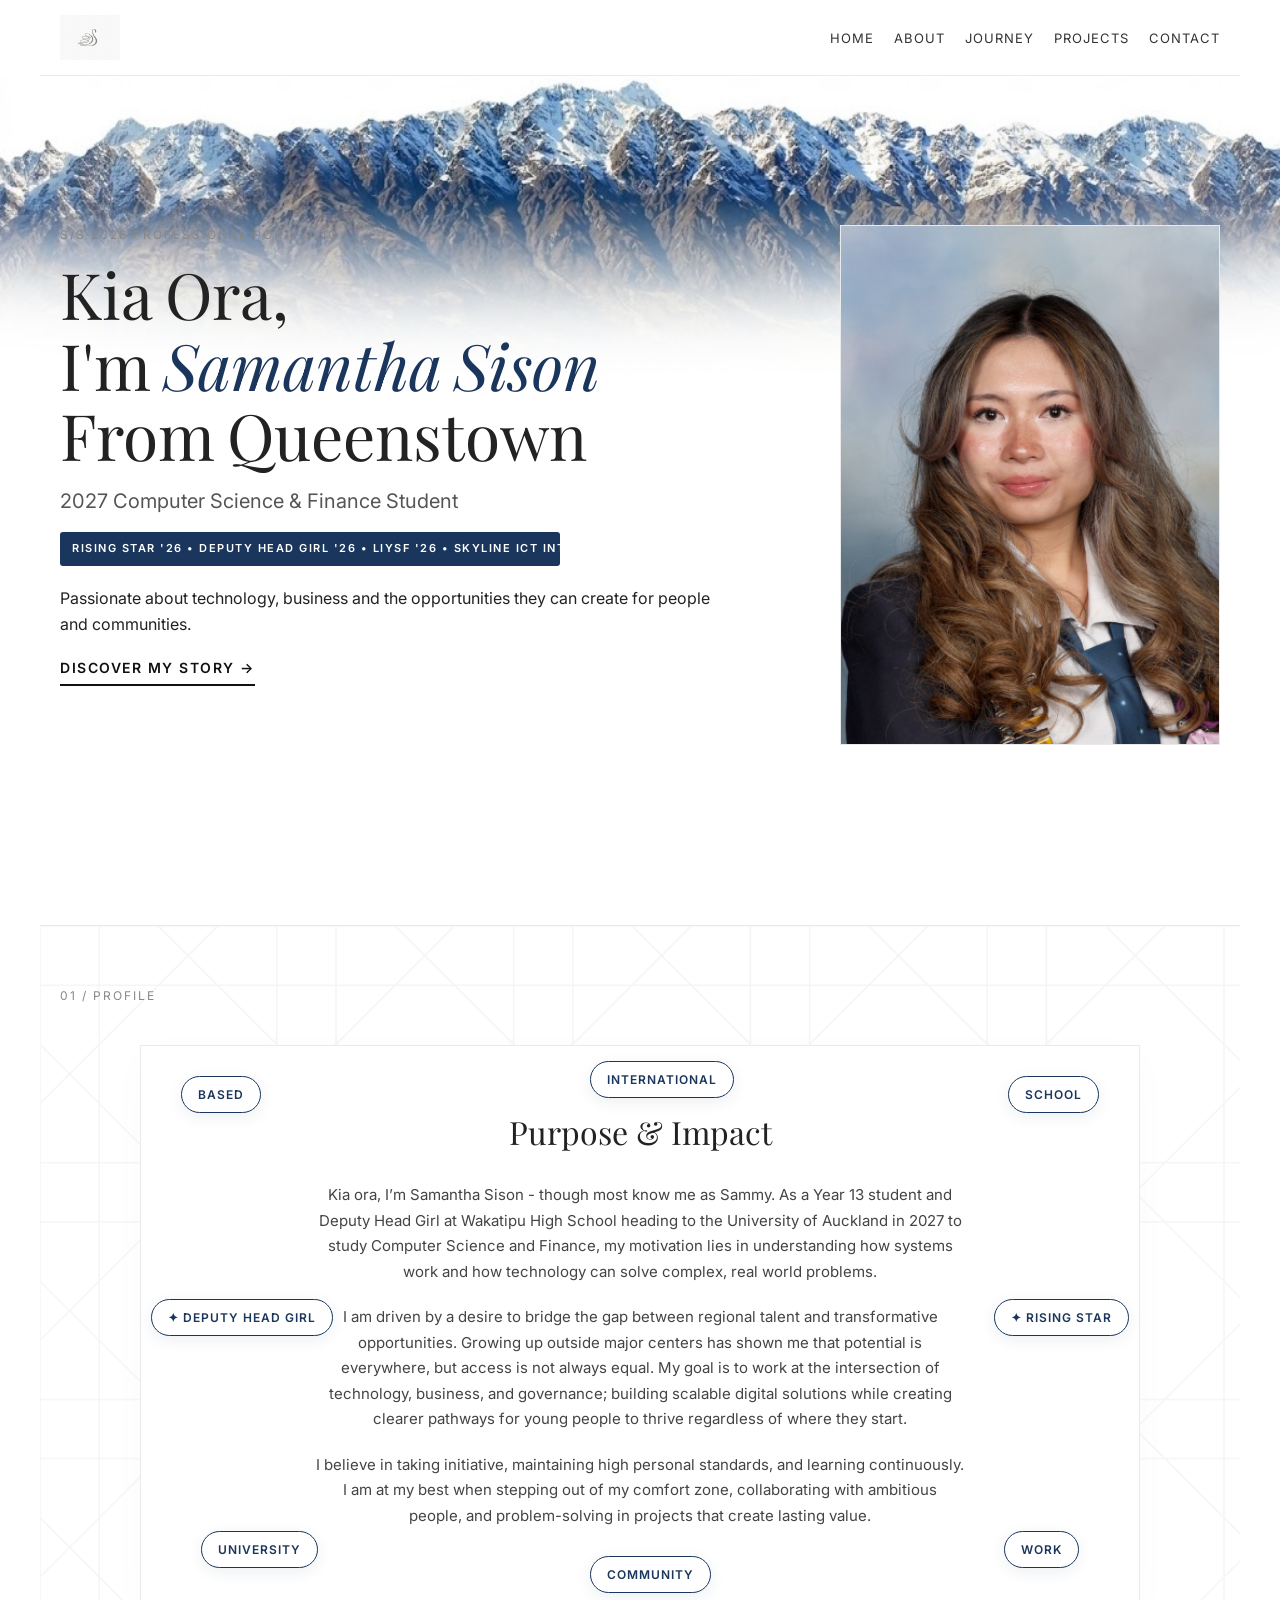
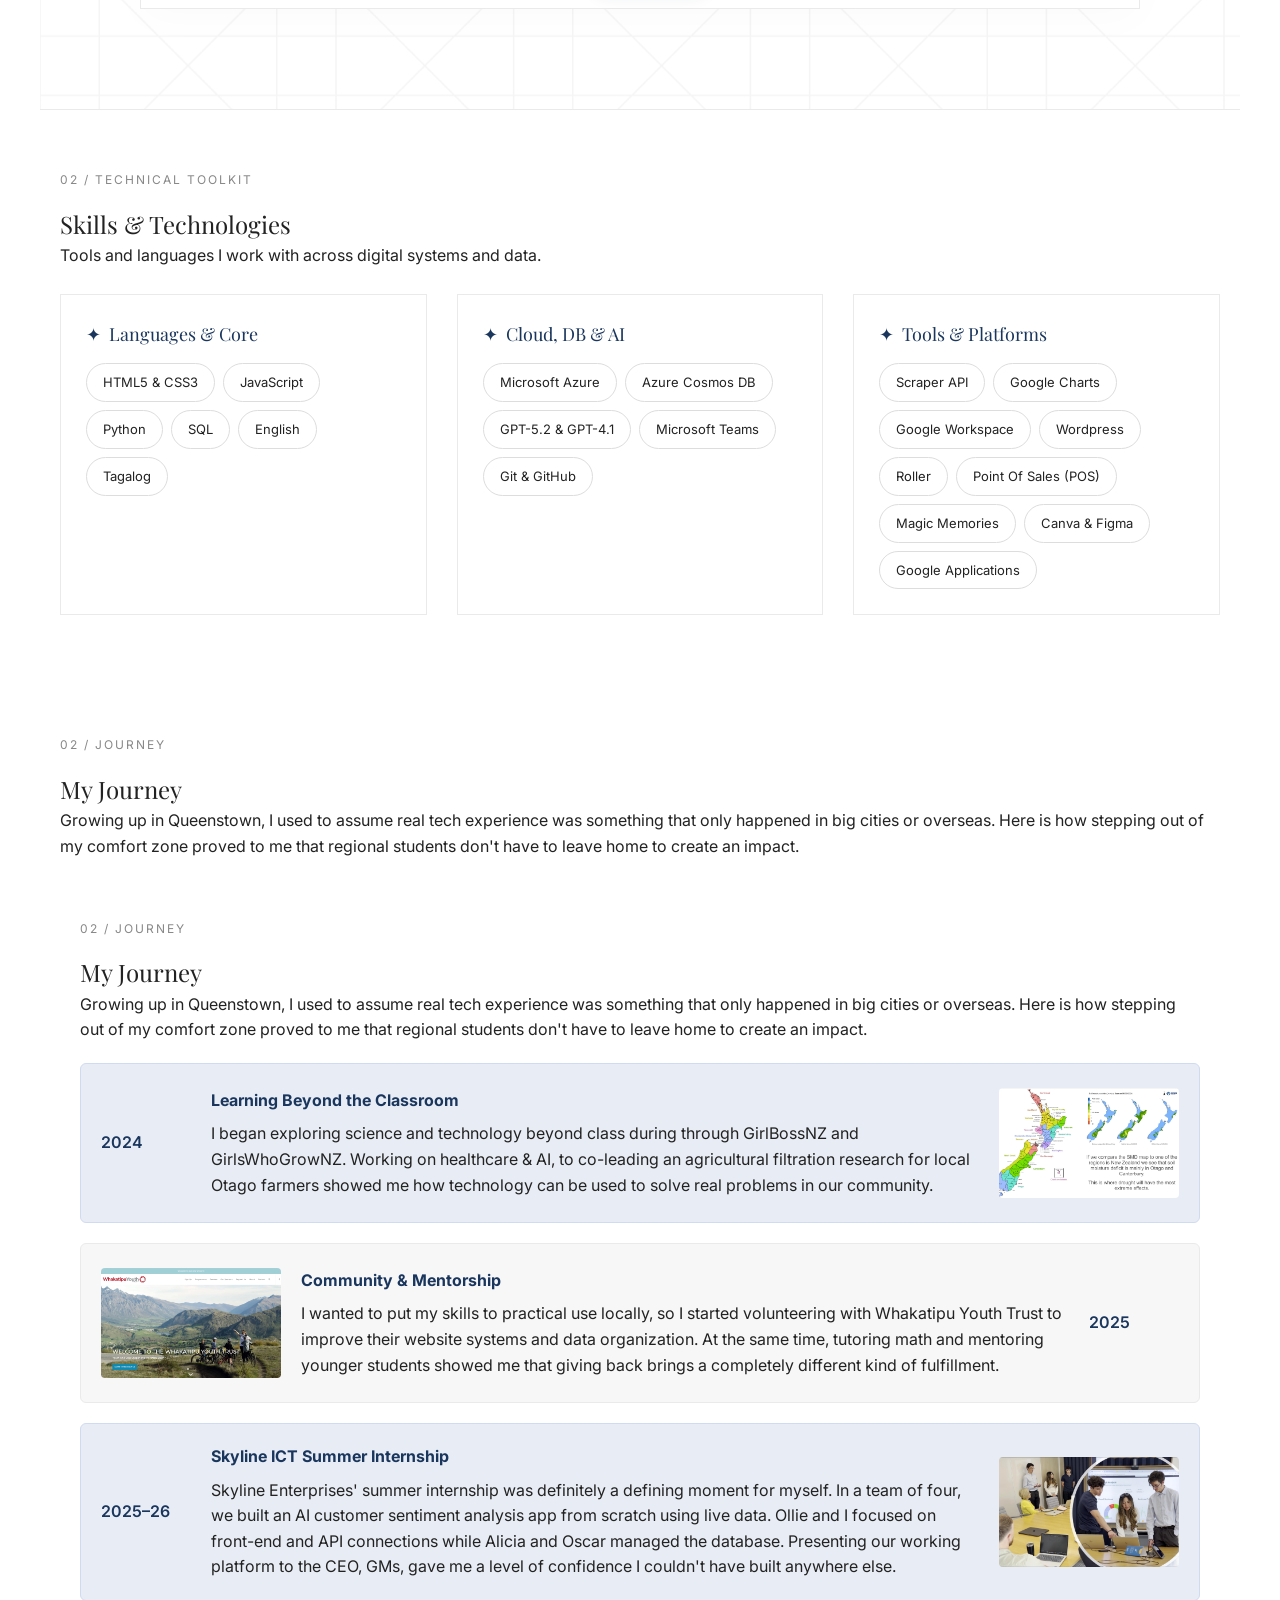
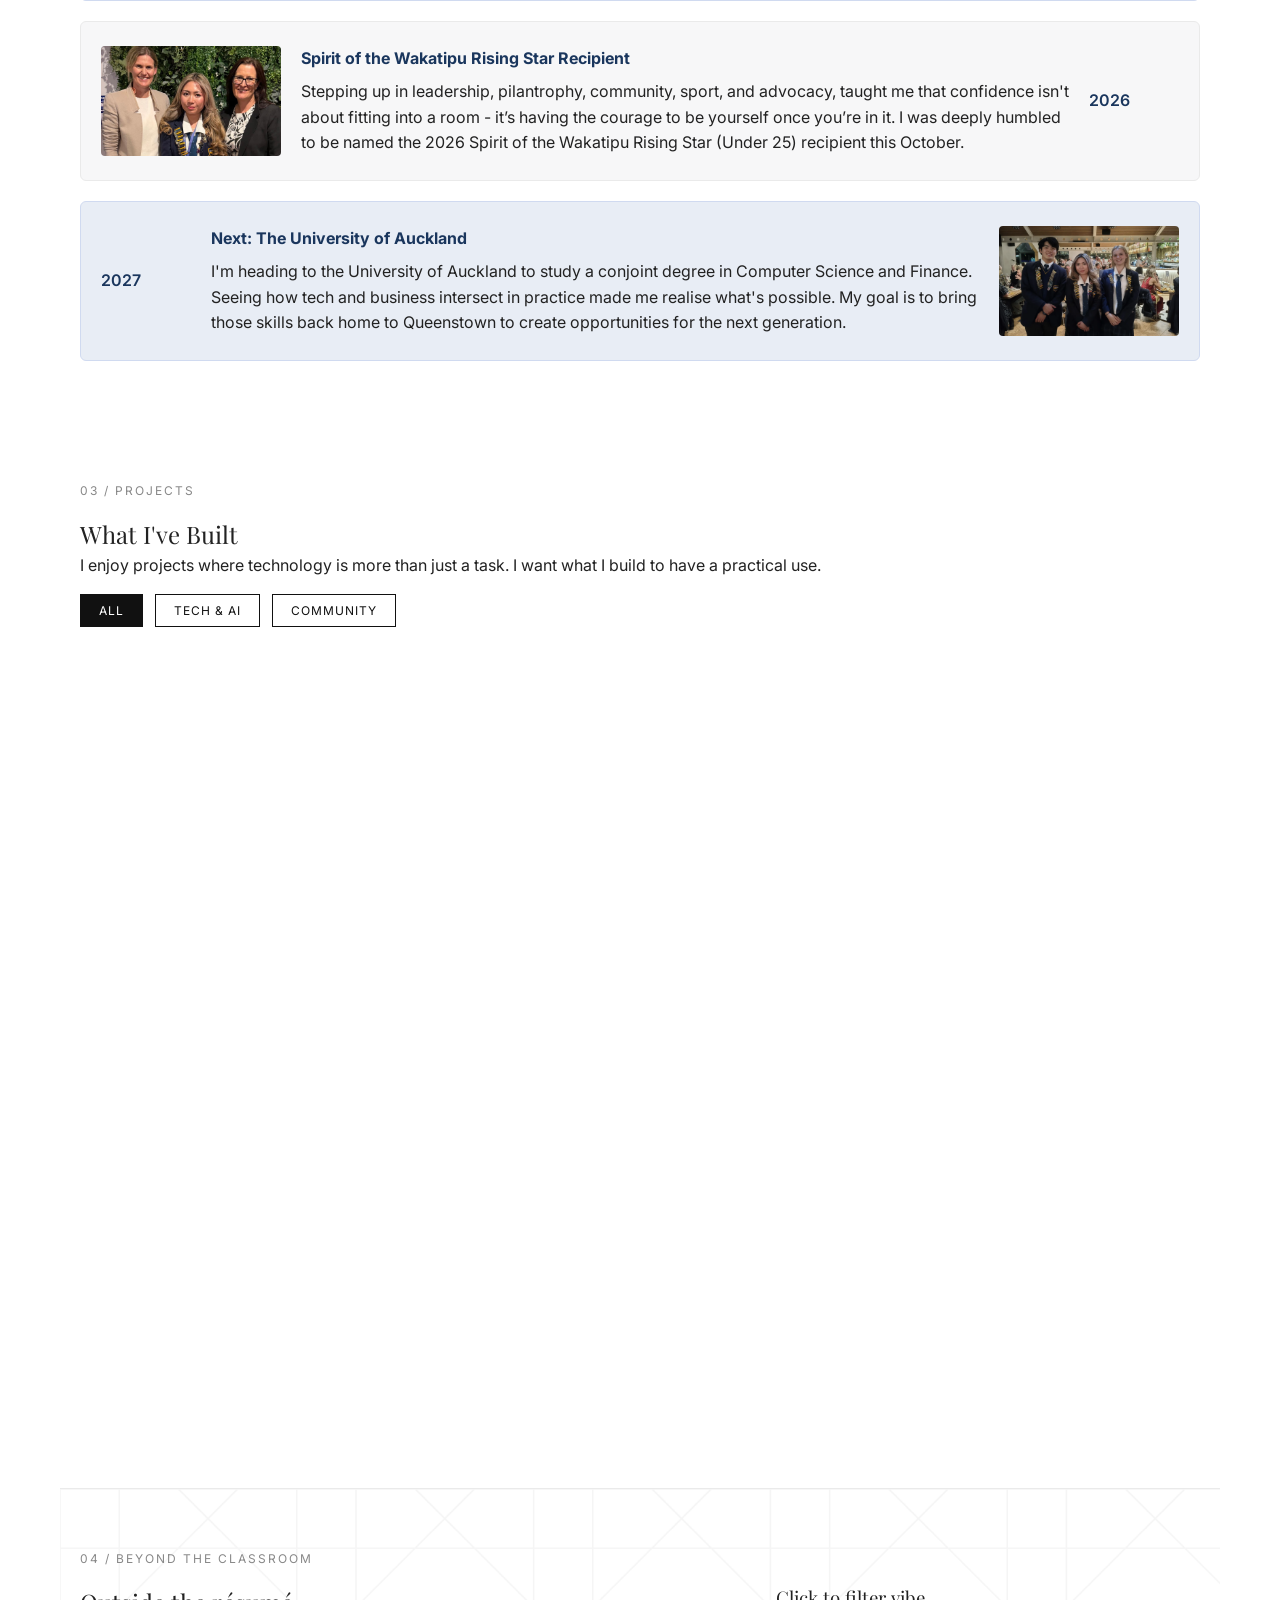
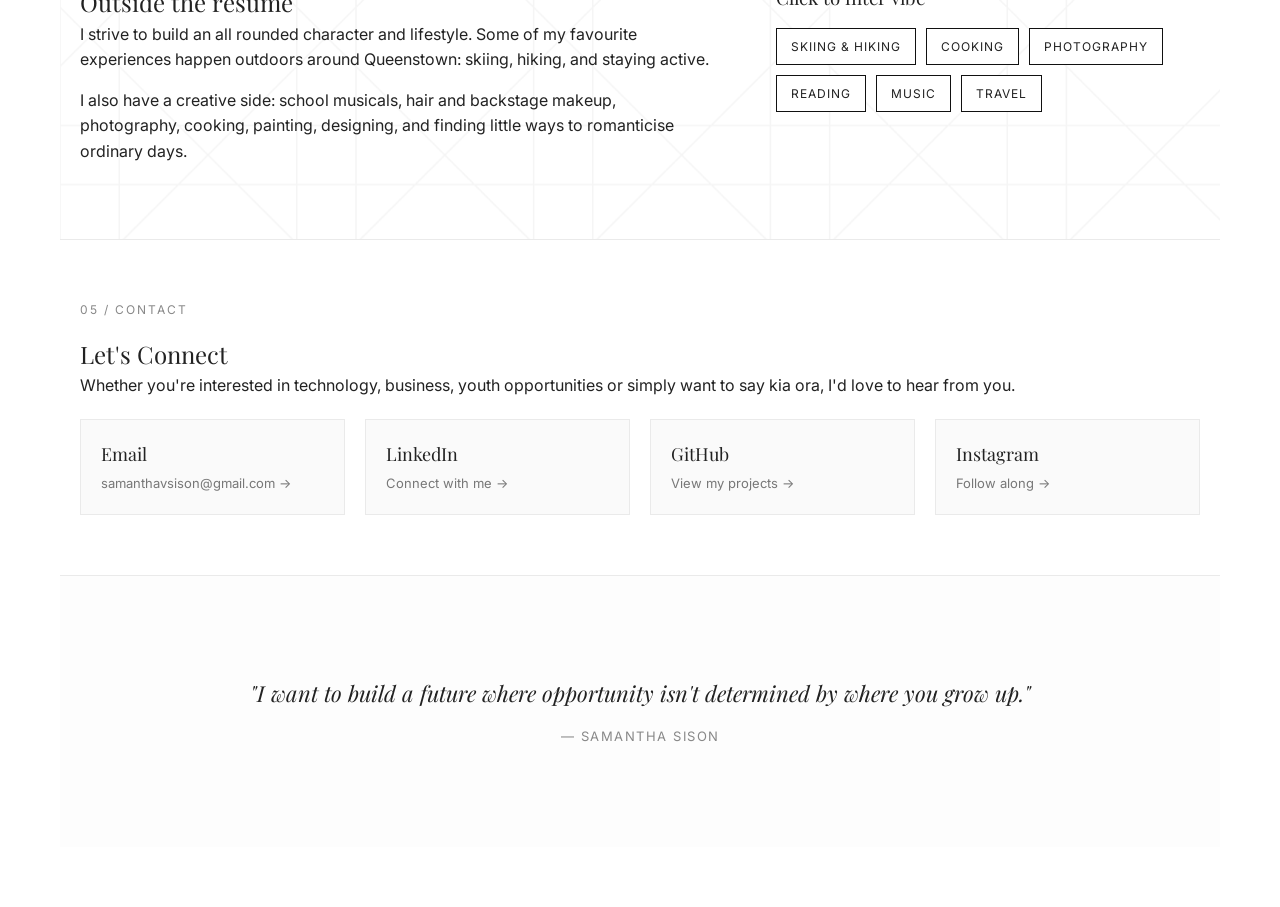
==== commit 8a136b7c: "enhanced journey section by adding navy background and white text contrast on timeline hover and add" ====
--- a/index.html
+++ b/index.html
@@ -187,23 +187,40 @@
                 Growing up in Queenstown, I used to assume real tech experience was something that only happened in big cities or overseas. Here is how stepping out of my comfort zone proved to me that regional students don't have to leave home to create an impact.
             </p>
 
+            <section id="journey" class="section-journey">
+            <span class="section-tag">02 / Journey</span>
+
+            <h2>My Journey</h2>
+
+            <p class="section-intro">
+                Growing up in Queenstown, I used to assume real tech experience was something that only happened in big cities or overseas. Here is how stepping out of my comfort zone proved to me that regional students don't have to leave home to create an impact.
+            </p>
+
             <div class="timeline">
 
-                <div class="timeline-element reveal">
+                <!-- Blue Card -->
+                <div class="timeline-element blue-card reveal">
                     <div class="time-year">2024</div>
 
                     <div class="time-content">
                         <h4>Learning Beyond the Classroom</h4>
 
                         <p>
-                            I began exploring science and technology beyond class through GirlBossNZ and GirlsWhoGrowNZ. Working on healthcare & AI, to co-leading an agricultural filtration research for local Otago farmers showed me how technology can be used to solve real problems in our community.
+                            I began exploring science and technology beyond class during through GirlBossNZ and GirlsWhoGrowNZ. Working on healthcare & AI, to co-leading an agricultural filtration research for local Otago farmers showed me how technology can be used to solve real problems in our community.
                         </p>
                     </div>
-                </div>
-
-
-                <div class="timeline-element reveal">
-                    <div class="time-year">2025</div>
+
+                    <div class="time-image">
+                        <img src="assets/Girls_who_grow.png" alt="2024 Learning Journey">
+                    </div>
+                </div>
+
+
+                <!-- Grey Card  -->
+                <div class="timeline-element grey-card reveal">
+                    <div class="time-image">
+                        <img src="assets/WYT.png" alt="2025 Community Work">
+                    </div>
 
                     <div class="time-content">
                         <h4>Community & Mentorship</h4>
@@ -212,10 +229,13 @@
                             I wanted to put my skills to practical use locally, so I started volunteering with Whakatipu Youth Trust to improve their website systems and data organization. At the same time, tutoring math and mentoring younger students showed me that giving back brings a completely different kind of fulfillment.
                         </p>
                     </div>
-                </div>
-
-
-                <div class="timeline-element reveal">
+
+                    <div class="time-year">2025</div>
+                </div>
+
+
+                <!-- Blue Card -->
+                <div class="timeline-element blue-card reveal">
                     <div class="time-year">2025–26</div>
 
                     <div class="time-content">
@@ -225,11 +245,18 @@
                             Skyline Enterprises' summer internship was definitely a defining moment for myself. In a team of four, we built an AI customer sentiment analysis app from scratch using live data. Ollie and I focused on front-end and API connections while Alicia and Oscar managed the database. Presenting our working platform to the CEO, GMs, gave me a level of confidence I couldn't have built anywhere else.
                         </p>
                     </div>
-                </div>
-
-
-                <div class="timeline-element reveal">
-                    <div class="time-year">2026</div>
+
+                    <div class="time-image">
+                        <img src="assets/skyline-internship.png" alt="Skyline ICT Internship">
+                    </div>
+                </div>
+
+
+                <!-- Grey Card -->
+                <div class="timeline-element grey-card reveal">
+                    <div class="time-image">
+                        <img src="assets/final-impact100.jpg" alt="Spirit of Wakatipu Award">
+                    </div>
 
                     <div class="time-content">
                         <h4>Spirit of the Wakatipu Rising Star Recipient</h4>
@@ -238,10 +265,13 @@
                             Stepping up in leadership, pilantrophy, community, sport, and advocacy, taught me that confidence isn't about fitting into a room - it’s having the courage to be yourself once you’re in it. I was deeply humbled to be named the 2026 Spirit of the Wakatipu Rising Star (Under 25) recipient this October.
                         </p>
                     </div>
-                </div>
-
-
-                <div class="timeline-element reveal">
+
+                    <div class="time-year">2026</div>
+                </div>
+
+
+                <!-- Blue Card -->
+                <div class="timeline-element blue-card reveal">
                     <div class="time-year">2027</div>
 
                     <div class="time-content">
@@ -251,11 +281,14 @@
                             I'm heading to the University of Auckland to study a conjoint degree in Computer Science and Finance. Seeing how tech and business intersect in practice made me realise what's possible. My goal is to bring those skills back home to Queenstown to create opportunities for the next generation.
                         </p>
                     </div>
-                </div>
-
-            </div>
-        </section>
-
+
+                    <div class="time-image">
+                        <img src="assets/winter_gala_head_students_whsfoundation.png" alt="University of Auckland Next Steps">
+                    </div>
+                </div>
+
+            </div>
+        </section>
 
         
        <section id="projects" class="section-proj">
--- a/style.css
+++ b/style.css
@@ -476,36 +476,83 @@
 
 /* Timeline / Journey */
 .timeline {
+    display: flex;
+    flex-direction: column;
+    gap: 20px;
     margin-top: 20px;
 }
 
 .timeline-element {
-    display: grid;
-    grid-template-columns: 100px 1fr;
+    display: flex;
+    align-items: center;
+    justify-content: space-between;
     gap: 20px;
-    margin-bottom: 25px;
-    padding-bottom: 20px;
-    border-bottom: 1px solid #f0f0f0;
-}
-
+    padding: 20px;
+    min-height: 160px; /* same min height */
+    border-radius: 6px;
+    border: 1px solid #eaeaea;
+    transition: transform 0.3s ease, box-shadow 0.3s ease, border-color 0.3s ease;
+}
+
+.blue-card {
+    background-color: #e8edf5;
+    border-color: #d0daf0;
+}
+
+.grey-card {
+    background-color: #f7f7f8;
+    border-color: #eaeaea;
+}
+
+/* interactive hover effect */
 .timeline-element:hover {
+    transform: translateY(-4px);
+    box-shadow: 0 10px 25px rgba(26, 54, 93, 0.08);
     border-color: #1a365d;
-    transform: translateX(5px);
 }
 
 .time-year {
     font-weight: 600;
-    color: #888888;
-}
-
-.timeline-element h4 {
-    font-size: 18px;
-    margin-bottom: 6px;
-}
-
-.timeline-element p {
-    font-size: 14px;
-    color: #555555;
+    width: 90px;
+    color: #1a365d;
+}
+
+.time-content {
+    flex: 1;
+}
+
+.time-content h4 {
+    margin-bottom: 8px;
+    color: #1a365d;
+}
+
+.time-image {
+    width: 180px;
+    height: 110px;
+    overflow: hidden;
+    border-radius: 4px;
+}
+
+.time-image img {
+    width: 100%;
+    height: 100%;
+    object-fit: cover;
+    transition: transform 0.4s ease;
+}
+
+.timeline-element:hover .time-image img {
+    transform: scale(1.05);
+}
+
+@media (max-width: 768px) {
+    .timeline-element {
+        flex-direction: column;
+        align-items: flex-start;
+        min-height: auto;
+    }
+    .time-image {
+        width: 100%;
+    }
 }
 
 /* Interactive Hobby Tags */
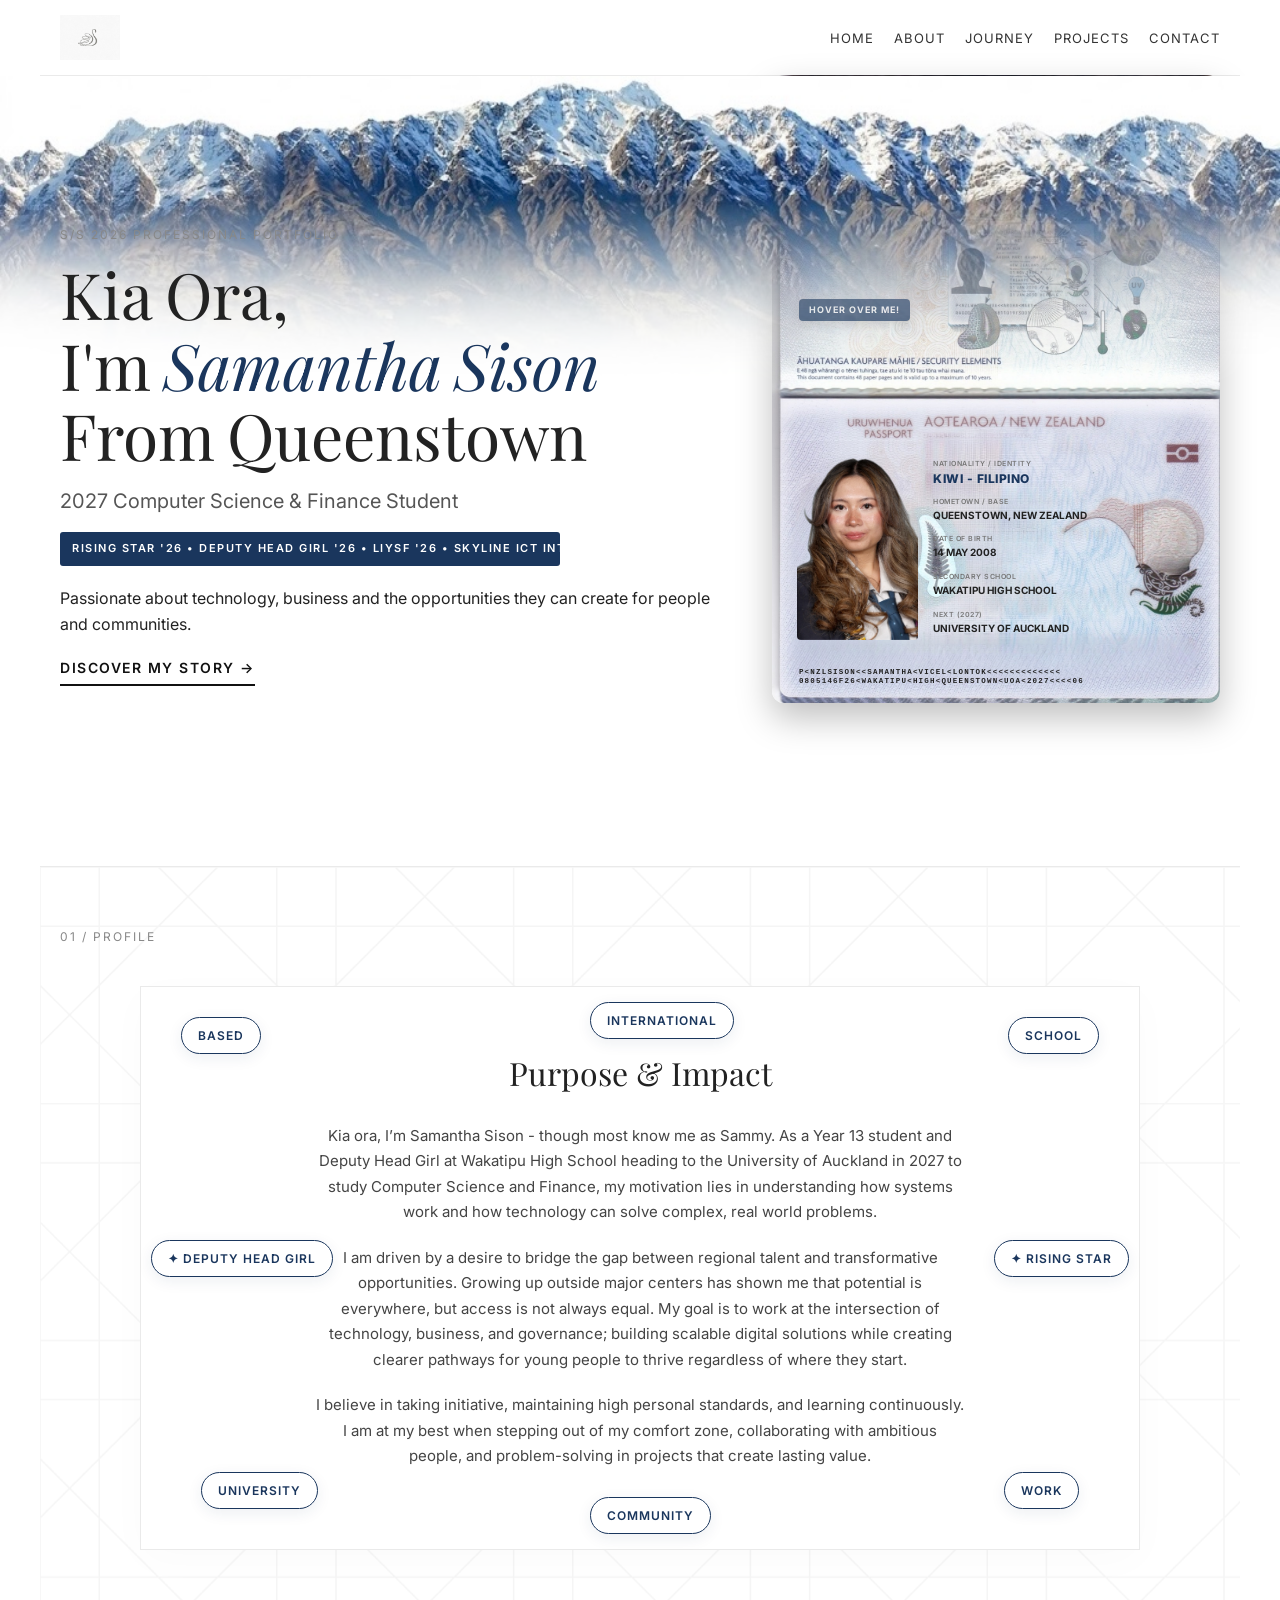
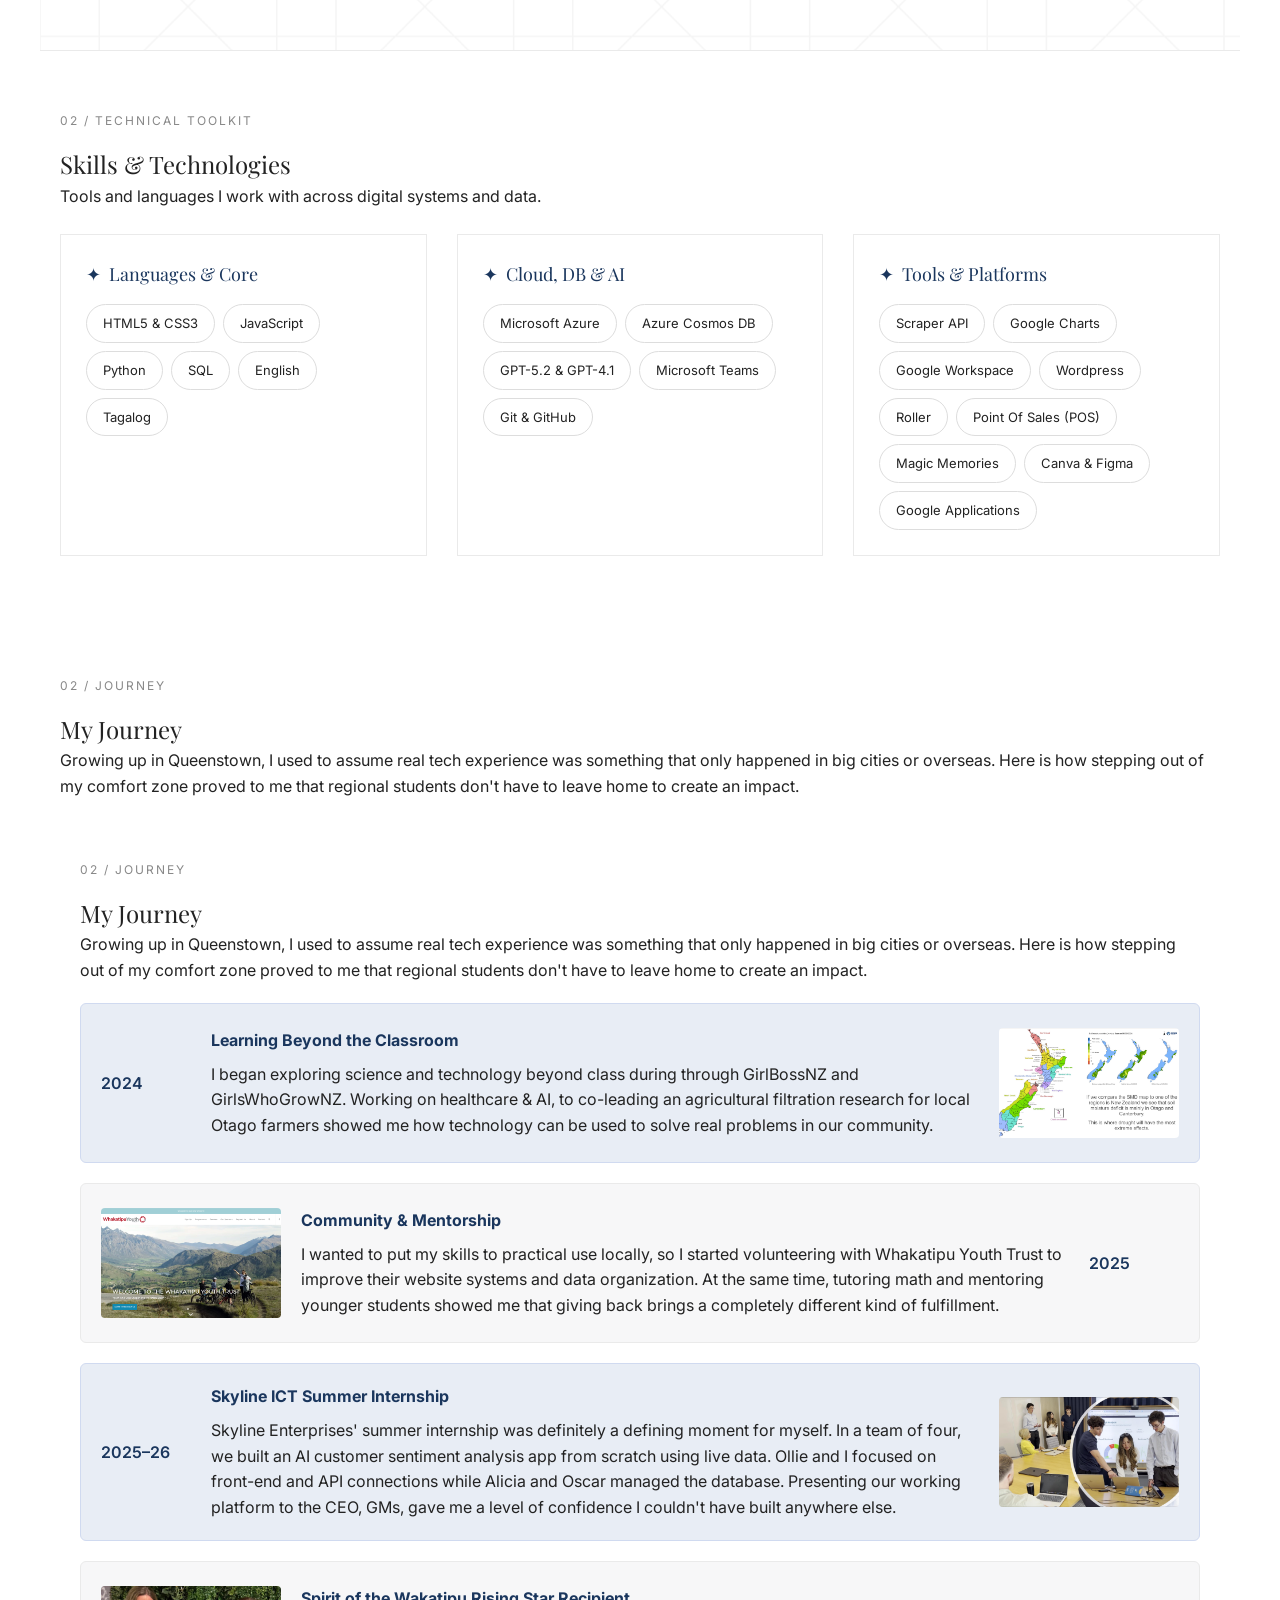
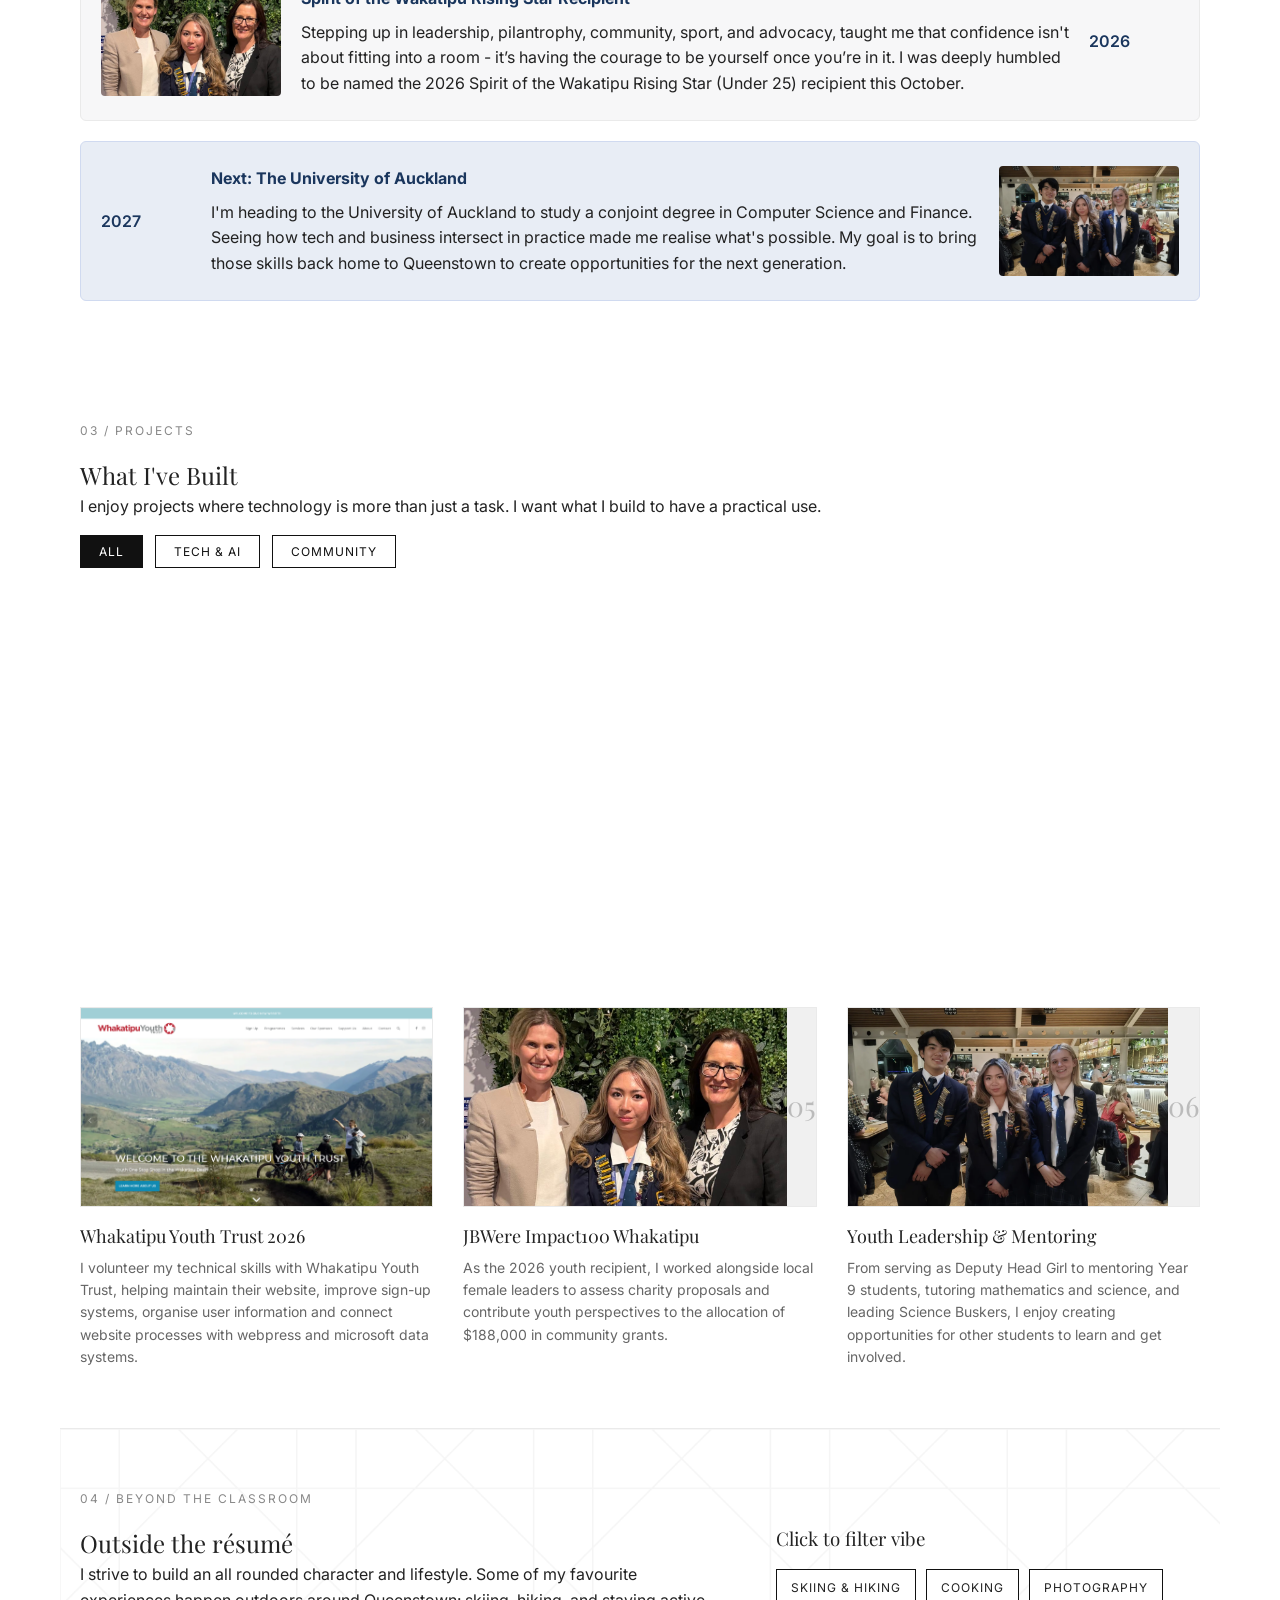
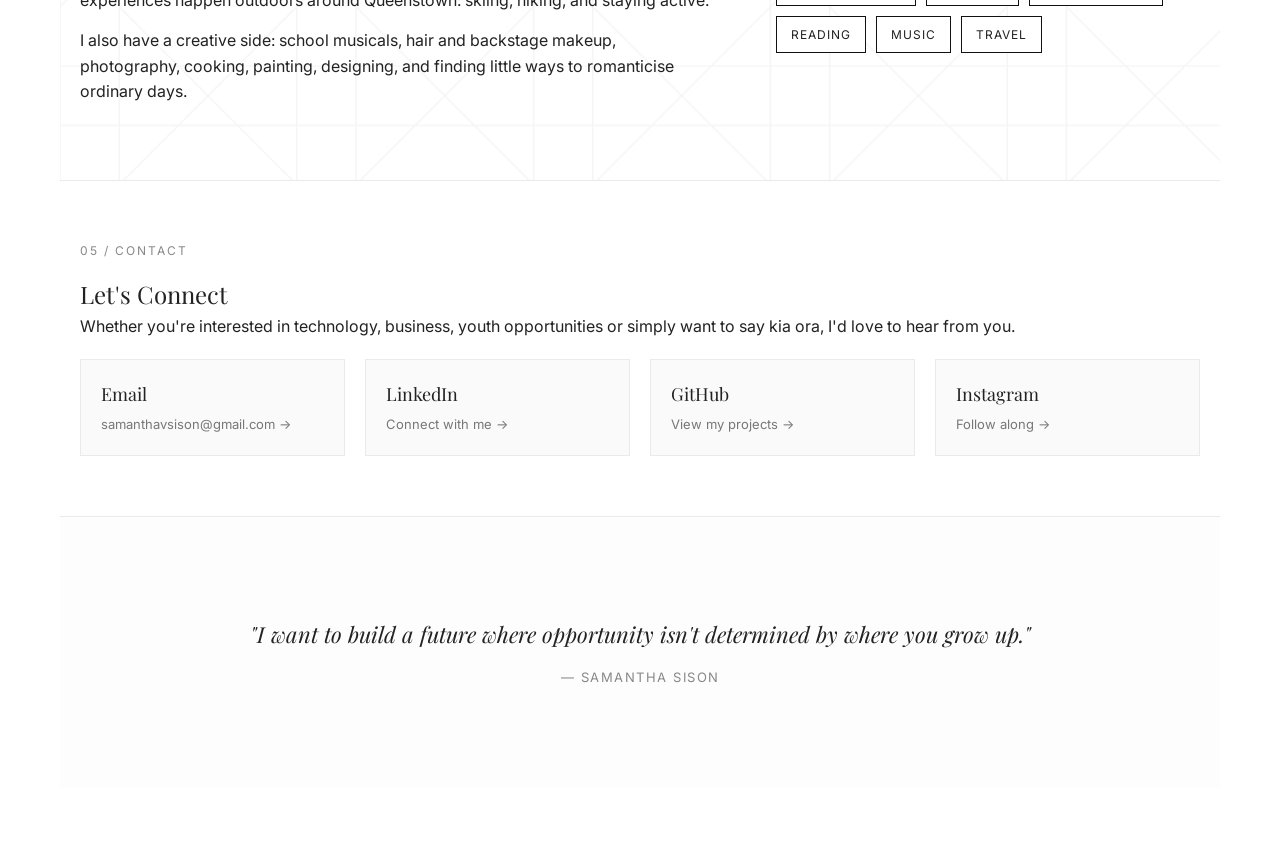
==== commit 0901db91: "added interactive open NZ passport card with hover sheen as per lido's suggestion - Shifted the pass" ====
--- a/index.html
+++ b/index.html
@@ -66,8 +66,54 @@
                 </a>
             </div>
 
-            <div class="hero-image-wrapper">
-                <img src="assets/y13photo.jpeg" alt="Samantha Sison" class="hero-img">
+            <div class="hero-passport-card">
+                <!-- pass template img -->
+                <img src="assets/nzpassport-template.JPG" alt="NZ Passport Background" class="passport-bg-img">
+
+                <!-- Hover Sheen -->
+                <div class="passport-sheen"></div>
+
+                <!-- HOVER  -->
+                <div class="passport-hover-prompt">
+                    <span>Hover Over Me! </span>
+                </div>
+
+                <!-- pass photo -->
+                <div class="passport-photo-overlay">
+                    <img src="assets/Y13photo-cut-out.png" alt="Samantha Sison Portrait">
+                </div>
+
+                <!-- PASSPORT FIELD -->
+                <div class="passport-field-block field-nationality">
+                    <span class="p-label">NATIONALITY / IDENTITY</span>
+                    <span class="p-val-main">KIWI - FILIPINO</span>
+                </div>
+
+                <div class="passport-field-block field-based">
+                    <span class="p-label">HOMETOWN / BASE</span>
+                    <span class="p-val">QUEENSTOWN, NEW ZEALAND</span>
+                </div>
+
+                <div class="passport-field-block field-dob">
+                    <span class="p-label">DATE OF BIRTH</span>
+                    <span class="p-val">14 MAY 2008</span>
+                </div>
+
+                <div class="passport-field-block field-school">
+                    <span class="p-label">SECONDARY SCHOOL</span>
+                    <span class="p-val">WAKATIPU HIGH SCHOOL</span>
+                </div>
+
+                <div class="passport-field-block field-uni">
+                    <span class="p-label">NEXT (2027)</span>
+                    <span class="p-val">UNIVERSITY OF AUCKLAND</span>
+                </div>
+
+                <!--  MRZ CODE  -->
+                <div class="passport-mrz-overlay">
+                    <code>P&lt;NZLSISON&lt;&lt;SAMANTHA&lt;VICEL&lt;LONTOK&lt;&lt;&lt;&lt;&lt;&lt;&lt;&lt;&lt;&lt;&lt;&lt;&lt;</code>
+                    <code>0805146F26&lt;WAKATIPU&lt;HIGH&lt;QUEENSTOWN&lt;UOA&lt;2027&lt;&lt;&lt;&lt;06</code>
+                </div>
             </div>
         </section>
 
--- a/style.css
+++ b/style.css
@@ -825,4 +825,162 @@
         padding: 30px 20px;
         text-align: center;
     }
+}
+
+/*Passport Card hero*/
+.hero-passport-card {
+    position: relative;
+    width: 100%;
+    max-width: 480px;
+    justify-self: end;
+    border-radius: 12px;
+    overflow: hidden;
+    box-shadow: 0 15px 35px rgba(0, 0, 0, 0.25);
+    transition: transform 0.3s ease, box-shadow 0.3s ease;
+}
+
+.hero-passport-card:hover {
+    transform: translateY(-4px);
+    box-shadow: 0 20px 45px rgba(26, 54, 93, 0.2);
+}
+
+.passport-bg-img {
+    width: 100%;
+    height: auto;
+    display: block;
+}
+
+/* Hover Sheen Effect */
+.passport-sheen {
+    position: absolute;
+    top: 0;
+    left: -100%;
+    width: 100%;
+    height: 100%;
+    background: linear-gradient(
+        115deg,
+        transparent 30%,
+        rgba(255, 255, 255, 0.4) 48%,
+        rgba(175, 220, 255, 0.3) 52%,
+        transparent 70%
+    );
+    pointer-events: none;
+    transition: left 0.7s ease;
+    z-index: 10;
+}
+
+.hero-passport-card:hover .passport-sheen {
+    left: 100%;
+}
+
+.hero-passport-card {
+    position: relative;
+    width: 100%;
+    max-width: 480px;
+    justify-self: end;
+    border-radius: 12px;
+    overflow: hidden;
+    box-shadow: 0 15px 35px rgba(0, 0, 0, 0.25);
+    transition: transform 0.3s ease, box-shadow 0.3s ease;
+    transform: translateY(-230px); 
+    margin-bottom: -800px;    
+}
+
+
+/* Portrait Photo Overlay */
+.passport-photo-overlay {
+    position: absolute;
+    top: 61%;
+    left: 5.5%;
+    width: 27%;
+    height: 29%;
+    border-radius: 4px;
+    overflow: hidden;
+}
+
+.passport-photo-overlay img {
+    width: 100%;
+    height: 100%;
+    object-fit: cover;
+}
+
+/* Field Blocks */
+.passport-field-block {
+    position: absolute;
+    display: flex;
+    flex-direction: column;
+}
+
+.p-label {
+    font-size: 7px;
+    text-transform: uppercase;
+    color: #777777;
+    letter-spacing: 0.5px;
+    font-weight: 600;
+}
+
+.p-val {
+    font-size: 10px;
+    font-weight: 700;
+    color: #222222;
+}
+
+.p-val-main {
+    font-size: 12px;
+    font-weight: 800;
+    color: #1a365d;
+    letter-spacing: 0.5px;
+}
+
+/* Exact Field Positions Inside the Lower Passport Page */
+.field-nationality { top: 61%; left: 36%; }
+.field-based        { top: 67%; left: 36%; }
+.field-dob          { top: 73%; left: 36%; }
+.field-school       { top: 79%; left: 36%; }
+.field-uni          { top: 85%; left: 36%; }
+
+/* Bottom MRZ Code */
+.passport-mrz-overlay {
+    position: absolute;
+    bottom: 2.5%;
+    left: 6%;
+    width: 88%;
+    font-family: 'Courier New', Courier, monospace;
+    font-size: 7.5px;
+    font-weight: 700;
+    letter-spacing: 1.2px;
+    color: #222222;
+    line-height: 1.3;
+}
+
+.passport-mrz-overlay code {
+    display: block;
+}
+
+@media (max-width: 768px) {
+    .hero-passport-card {
+        justify-self: center;
+        max-width: 100%;
+    }
+}
+
+/* --- Top-Left Hover Prompt --- */
+.passport-hover-prompt {
+    position: absolute;
+    top: 35%; /* Pushes it down below the mountain fade onto the passport card */
+    left: 6%;
+    z-index: 15;
+}
+
+.passport-hover-prompt span {
+    font-size: 9px;
+    font-weight: 700;
+    letter-spacing: 1px;
+    color: #ffffff;
+    text-transform: uppercase;
+    background: #1a365d; /* Solid navy background so it's fully visible */
+    padding: 4px 10px;
+    border-radius: 4px;
+    display: inline-block;
+    box-shadow: 0 4px 10px rgba(0,0,0,0.15);
 }
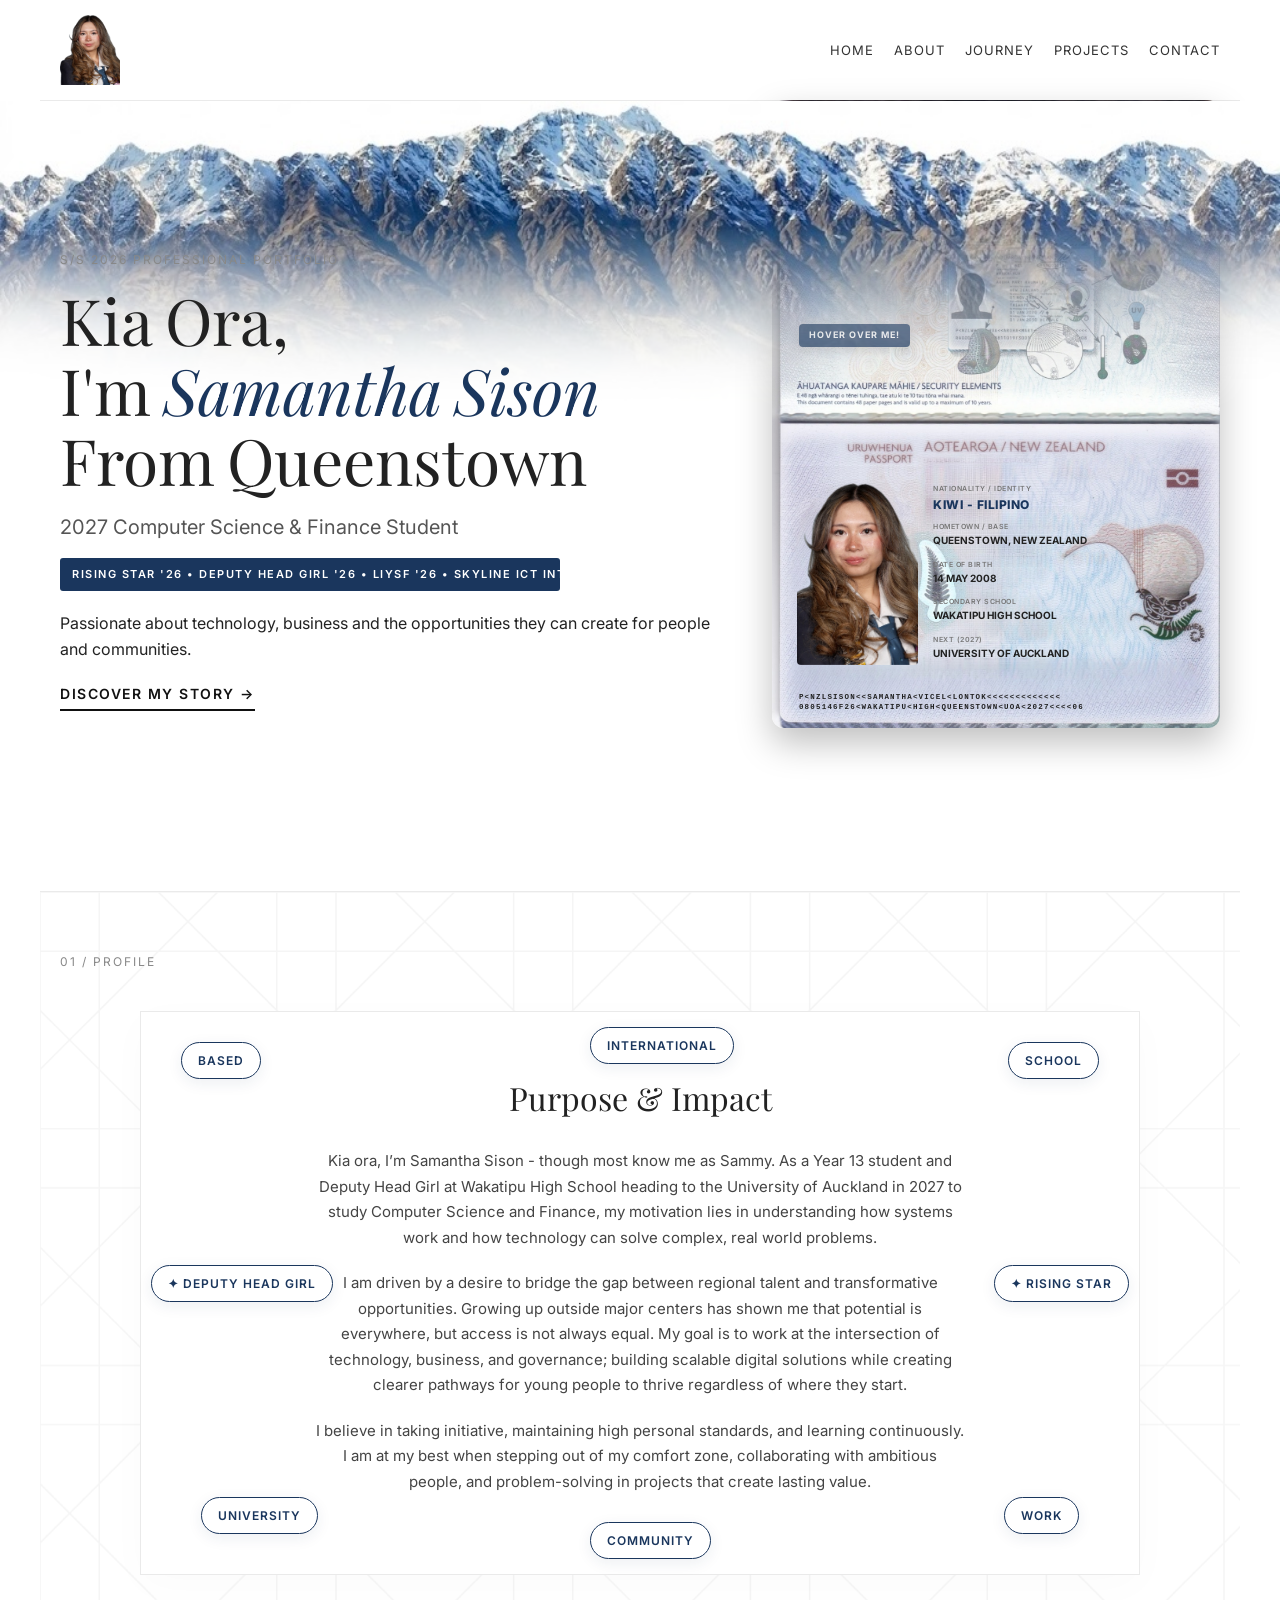
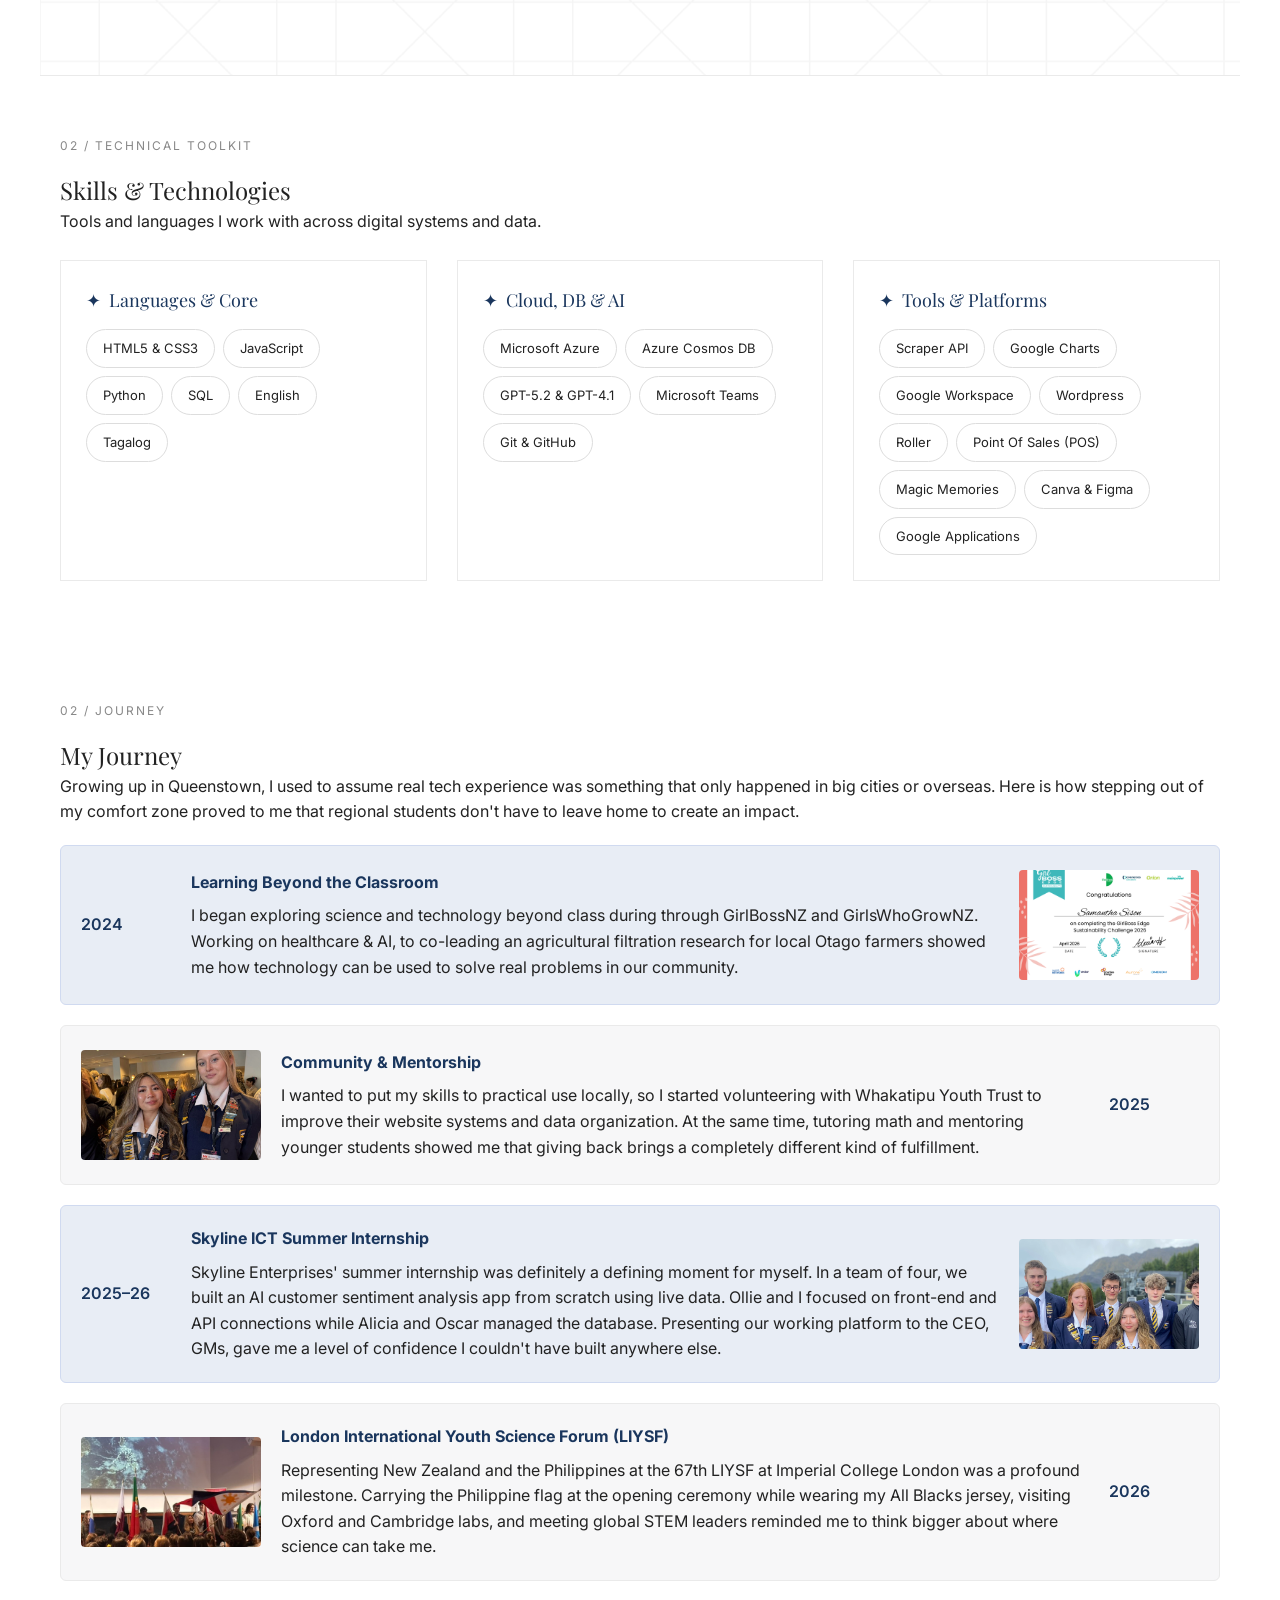
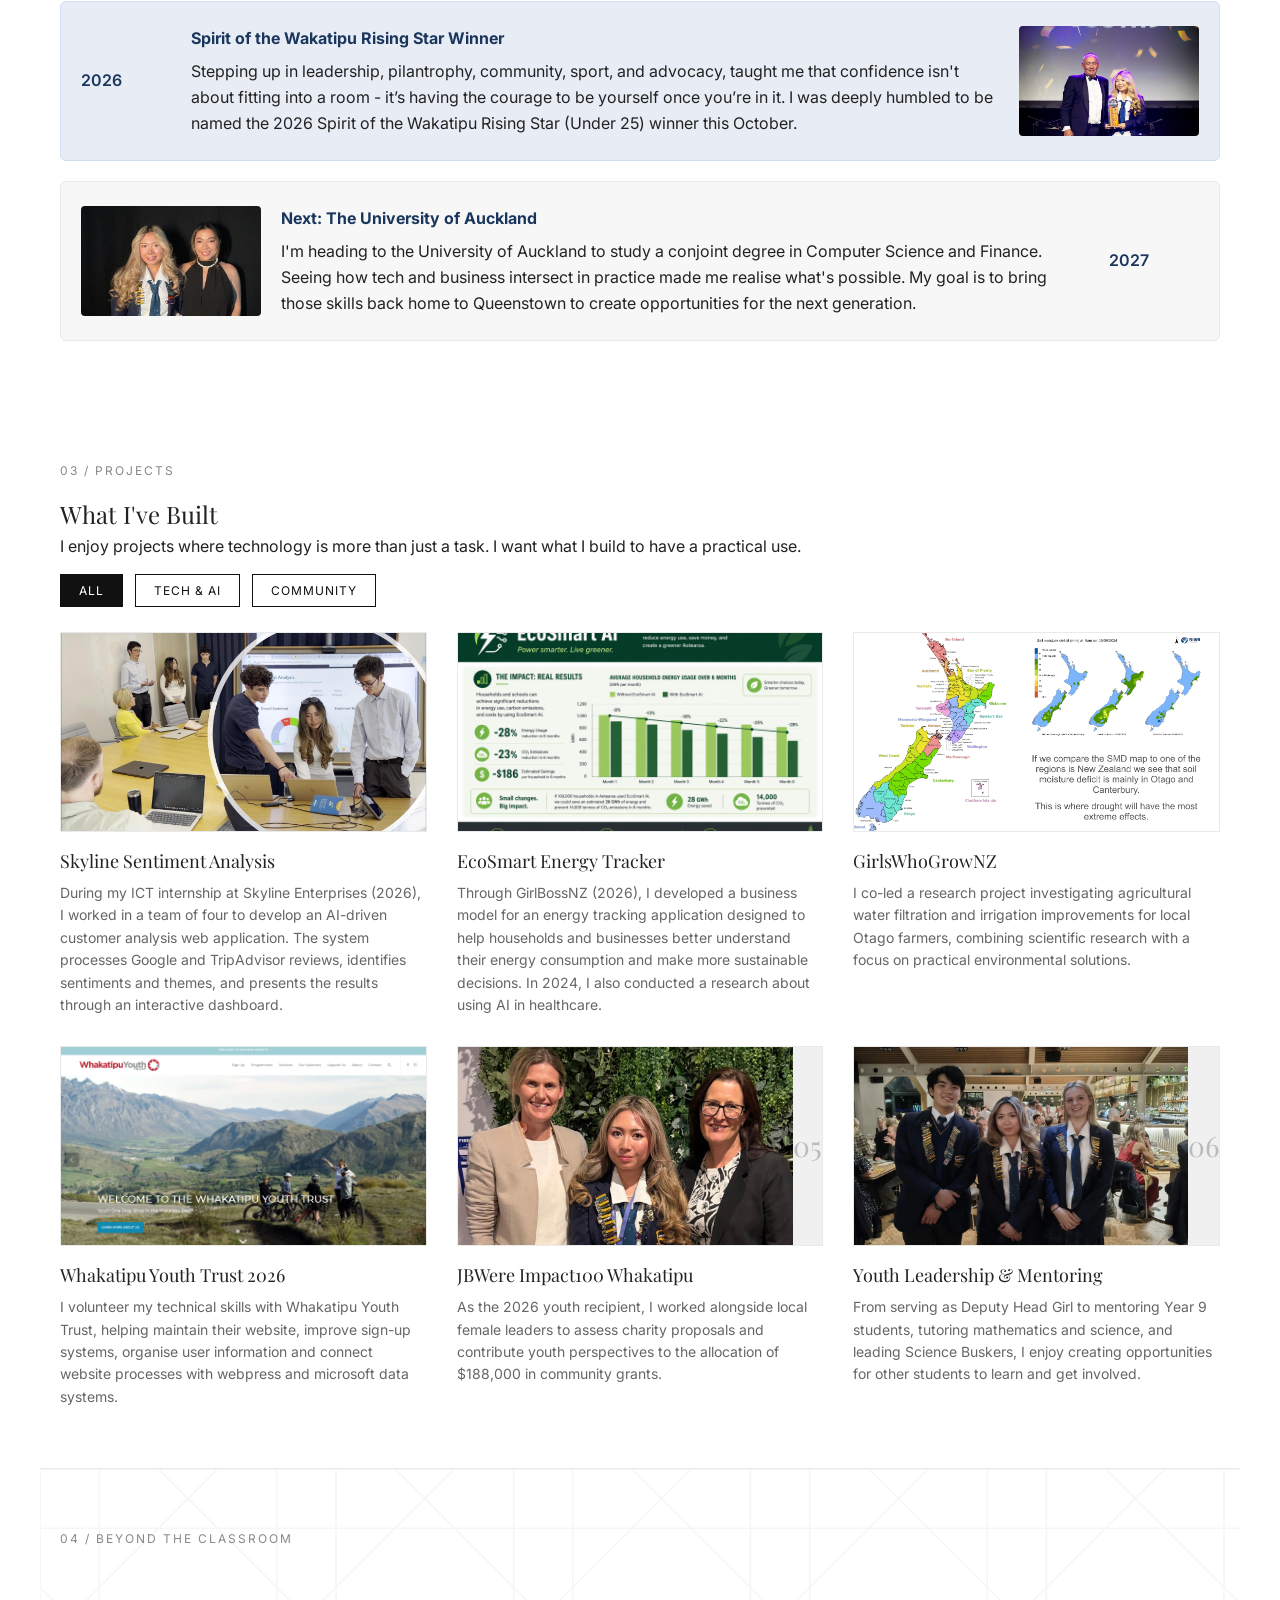
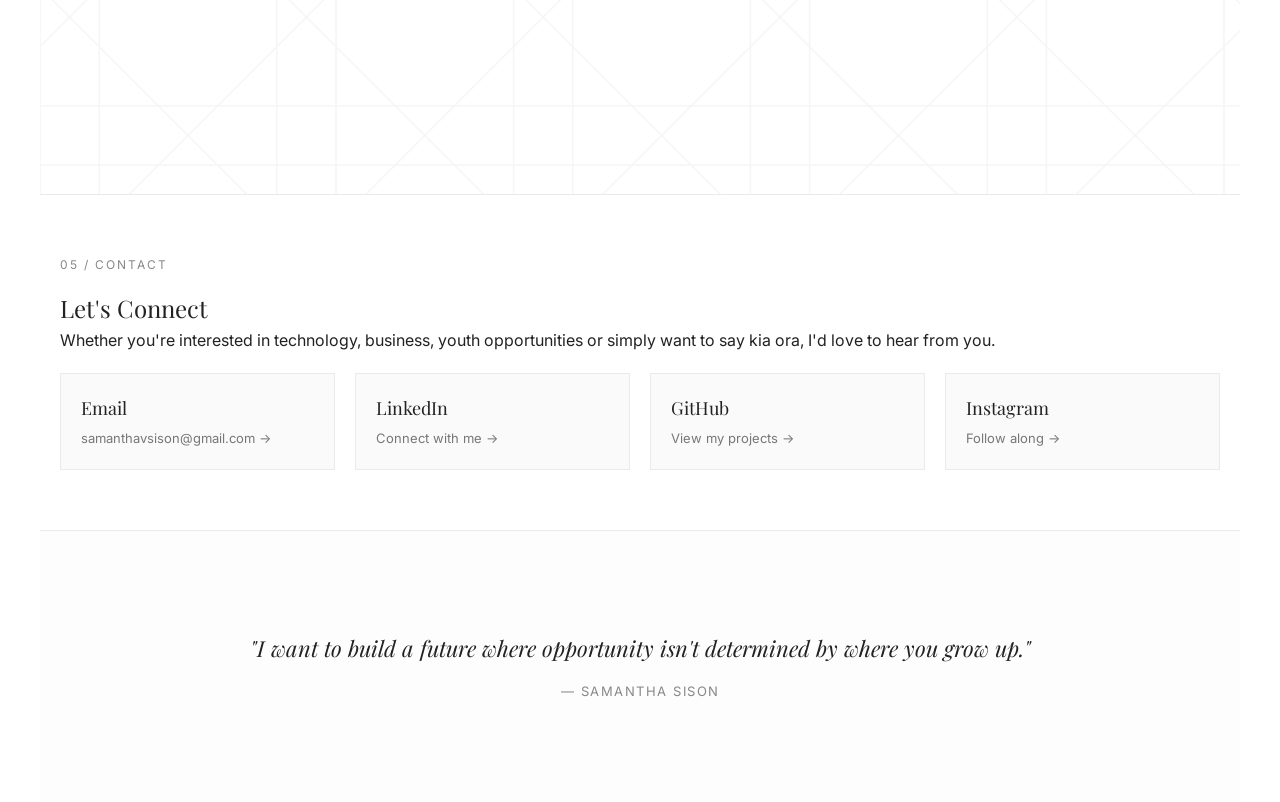
==== commit da806048: "added favicon + last tweaks" ====
--- a/index.html
+++ b/index.html
@@ -4,6 +4,9 @@
     <meta charset="UTF-8">
     <meta name="viewport" content="width=device-width, initial-scale=1.0">
     <title>Samantha Sison — Portfolio</title>
+
+    <!-- Favicon -->
+    <link rel="icon" type="image/png" href="assets/Y13photo-cut-out.png">
     
     <!-- Connect Google Fonts -->
     <link rel="preconnect" href="https://fonts.googleapis.com">
@@ -12,13 +15,13 @@
 
     <link rel="stylesheet" href="style.css">
 </head>
-
+ 
 <body>
     <div id="progress-bar"></div>
 
     <header>
         <div class="logo-area">
-            <img src="assets/portfolio-web-logo.jpg" alt="Samantha Sison Logo" class="logo">
+            <img src="assets/Y13photo-cut-out.png" alt="Samantha Sison Logo" class="logo">
         </div> 
         <nav>
             <ul>
@@ -233,15 +236,6 @@
                 Growing up in Queenstown, I used to assume real tech experience was something that only happened in big cities or overseas. Here is how stepping out of my comfort zone proved to me that regional students don't have to leave home to create an impact.
             </p>
 
-            <section id="journey" class="section-journey">
-            <span class="section-tag">02 / Journey</span>
-
-            <h2>My Journey</h2>
-
-            <p class="section-intro">
-                Growing up in Queenstown, I used to assume real tech experience was something that only happened in big cities or overseas. Here is how stepping out of my comfort zone proved to me that regional students don't have to leave home to create an impact.
-            </p>
-
             <div class="timeline">
 
                 <!-- Blue Card -->
@@ -257,7 +251,7 @@
                     </div>
 
                     <div class="time-image">
-                        <img src="assets/Girls_who_grow.png" alt="2024 Learning Journey">
+                        <img src="assets/Samantha Sison Girlboss Edge Certificate (Sustainability 2026).pdf.png" alt="2024 Learning Journey">
                     </div>
                 </div>
 
@@ -265,7 +259,7 @@
                 <!-- Grey Card  -->
                 <div class="timeline-element grey-card reveal">
                     <div class="time-image">
-                        <img src="assets/WYT.png" alt="2025 Community Work">
+                        <img src="assets/WiB-sammy&nicole.jpeg" alt="2025 Community Work">
                     </div>
 
                     <div class="time-content">
@@ -293,7 +287,7 @@
                     </div>
 
                     <div class="time-image">
-                        <img src="assets/skyline-internship.png" alt="Skyline ICT Internship">
+                        <img src="assets/newspaper_interns.webp" alt="Skyline ICT Internship">
                     </div>
                 </div>
 
@@ -301,14 +295,14 @@
                 <!-- Grey Card -->
                 <div class="timeline-element grey-card reveal">
                     <div class="time-image">
-                        <img src="assets/final-impact100.jpg" alt="Spirit of Wakatipu Award">
+                        <img src="assets/liysf-flag.jpeg" alt="LIYSF London 2026">
                     </div>
 
                     <div class="time-content">
-                        <h4>Spirit of the Wakatipu Rising Star Recipient</h4>
+                        <h4>London International Youth Science Forum (LIYSF)</h4>
 
                         <p>
-                            Stepping up in leadership, pilantrophy, community, sport, and advocacy, taught me that confidence isn't about fitting into a room - it’s having the courage to be yourself once you’re in it. I was deeply humbled to be named the 2026 Spirit of the Wakatipu Rising Star (Under 25) recipient this October.
+                            Representing New Zealand and the Philippines at the 67th LIYSF at Imperial College London was a profound milestone. Carrying the Philippine flag at the opening ceremony while wearing my All Blacks jersey, visiting Oxford and Cambridge labs, and meeting global STEM leaders reminded me to think bigger about where science can take me.
                         </p>
                     </div>
 
@@ -318,7 +312,27 @@
 
                 <!-- Blue Card -->
                 <div class="timeline-element blue-card reveal">
-                    <div class="time-year">2027</div>
+                    <div class="time-year">2026</div>
+
+                    <div class="time-content">
+                        <h4>Spirit of the Wakatipu Rising Star Winner</h4>
+
+                        <p>
+                            Stepping up in leadership, pilantrophy, community, sport, and advocacy, taught me that confidence isn't about fitting into a room - it’s having the courage to be yourself once you’re in it. I was deeply humbled to be named the 2026 Spirit of the Wakatipu Rising Star (Under 25) winner this October.
+                        </p>
+                    </div>
+
+                    <div class="time-image">
+                        <img src="assets/spirit_of_wakatipu_risingstarwin.jpg" alt="Spirit of Wakatipu Award">
+                    </div>
+                </div>
+
+
+                <!-- Grey Card -->
+                <div class="timeline-element grey-card reveal">
+                    <div class="time-image">
+                        <img src="assets/spirit_of_the_Wakatipu_gala_photobooth.jpg" alt="University of Auckland Next Steps">
+                    </div>
 
                     <div class="time-content">
                         <h4>Next: The University of Auckland</h4>
@@ -328,9 +342,7 @@
                         </p>
                     </div>
 
-                    <div class="time-image">
-                        <img src="assets/winter_gala_head_students_whsfoundation.png" alt="University of Auckland Next Steps">
-                    </div>
+                    <div class="time-year">2027</div>
                 </div>
 
             </div>
